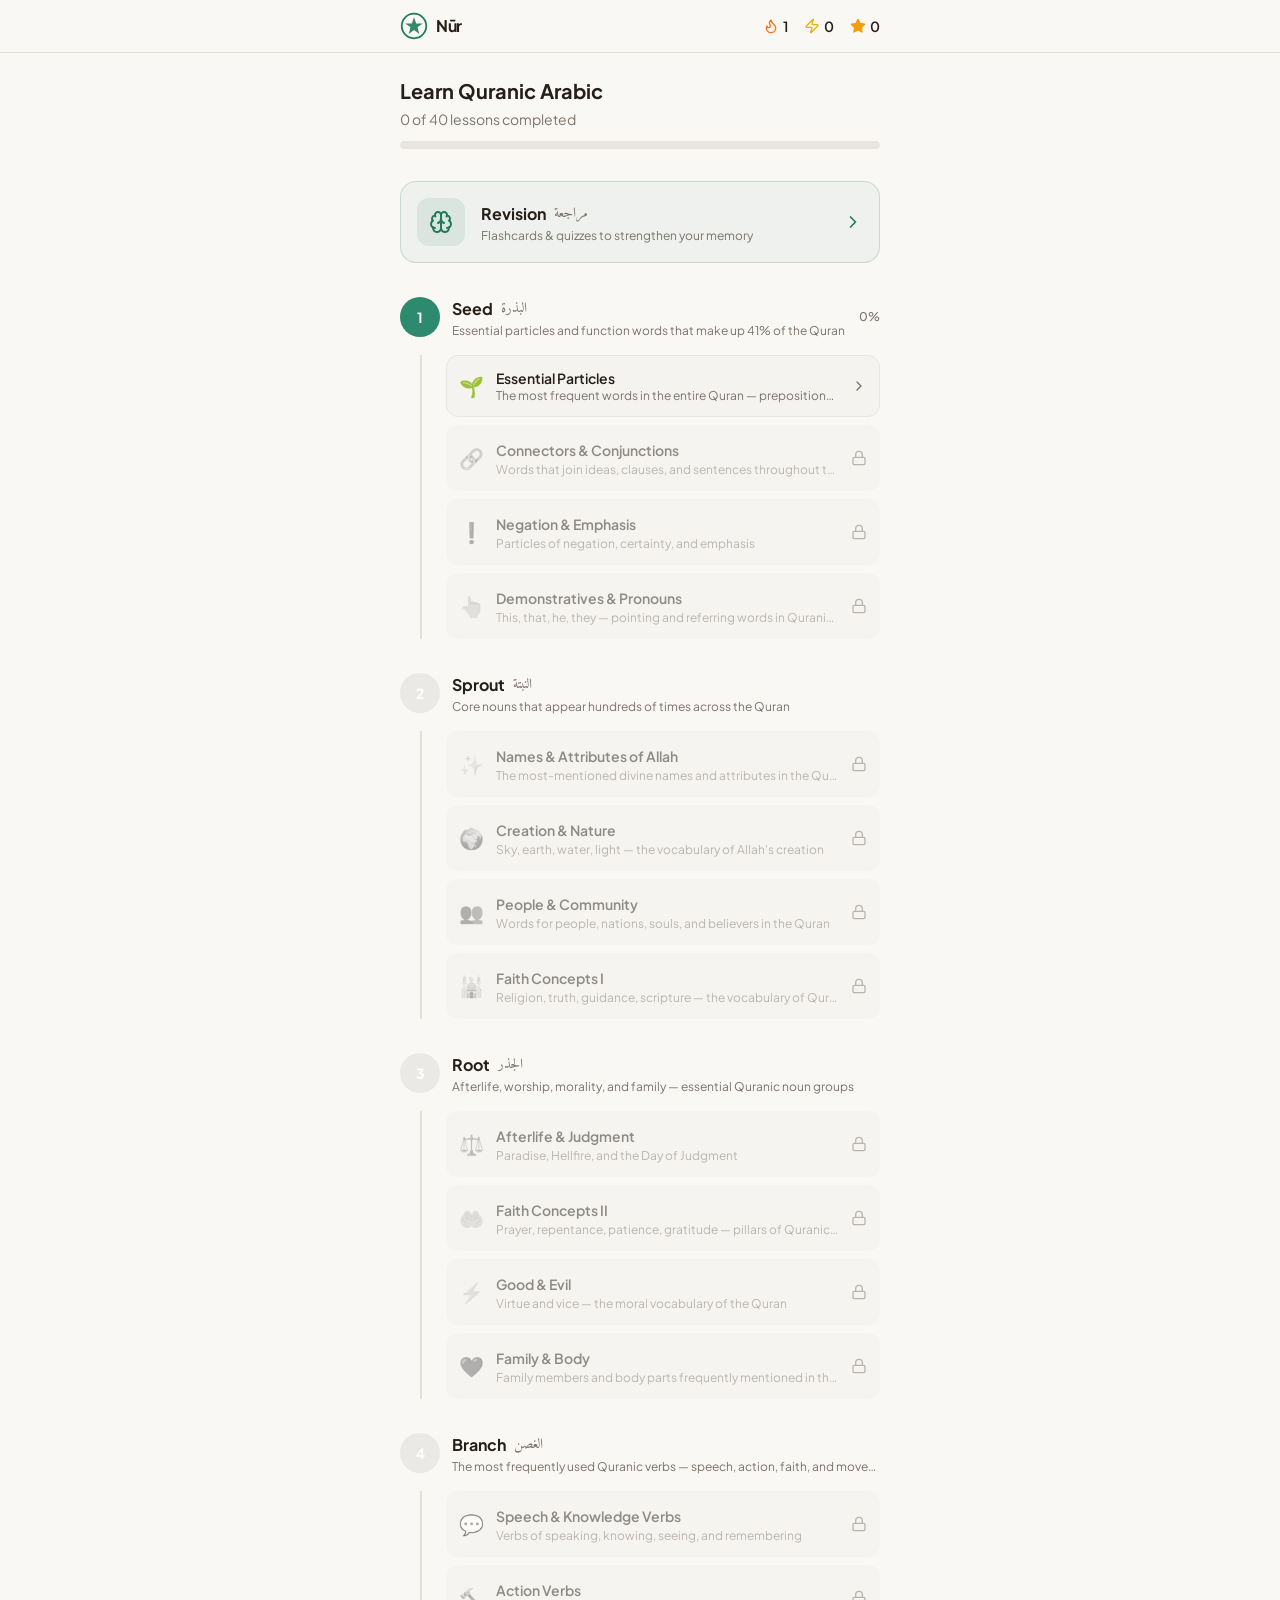
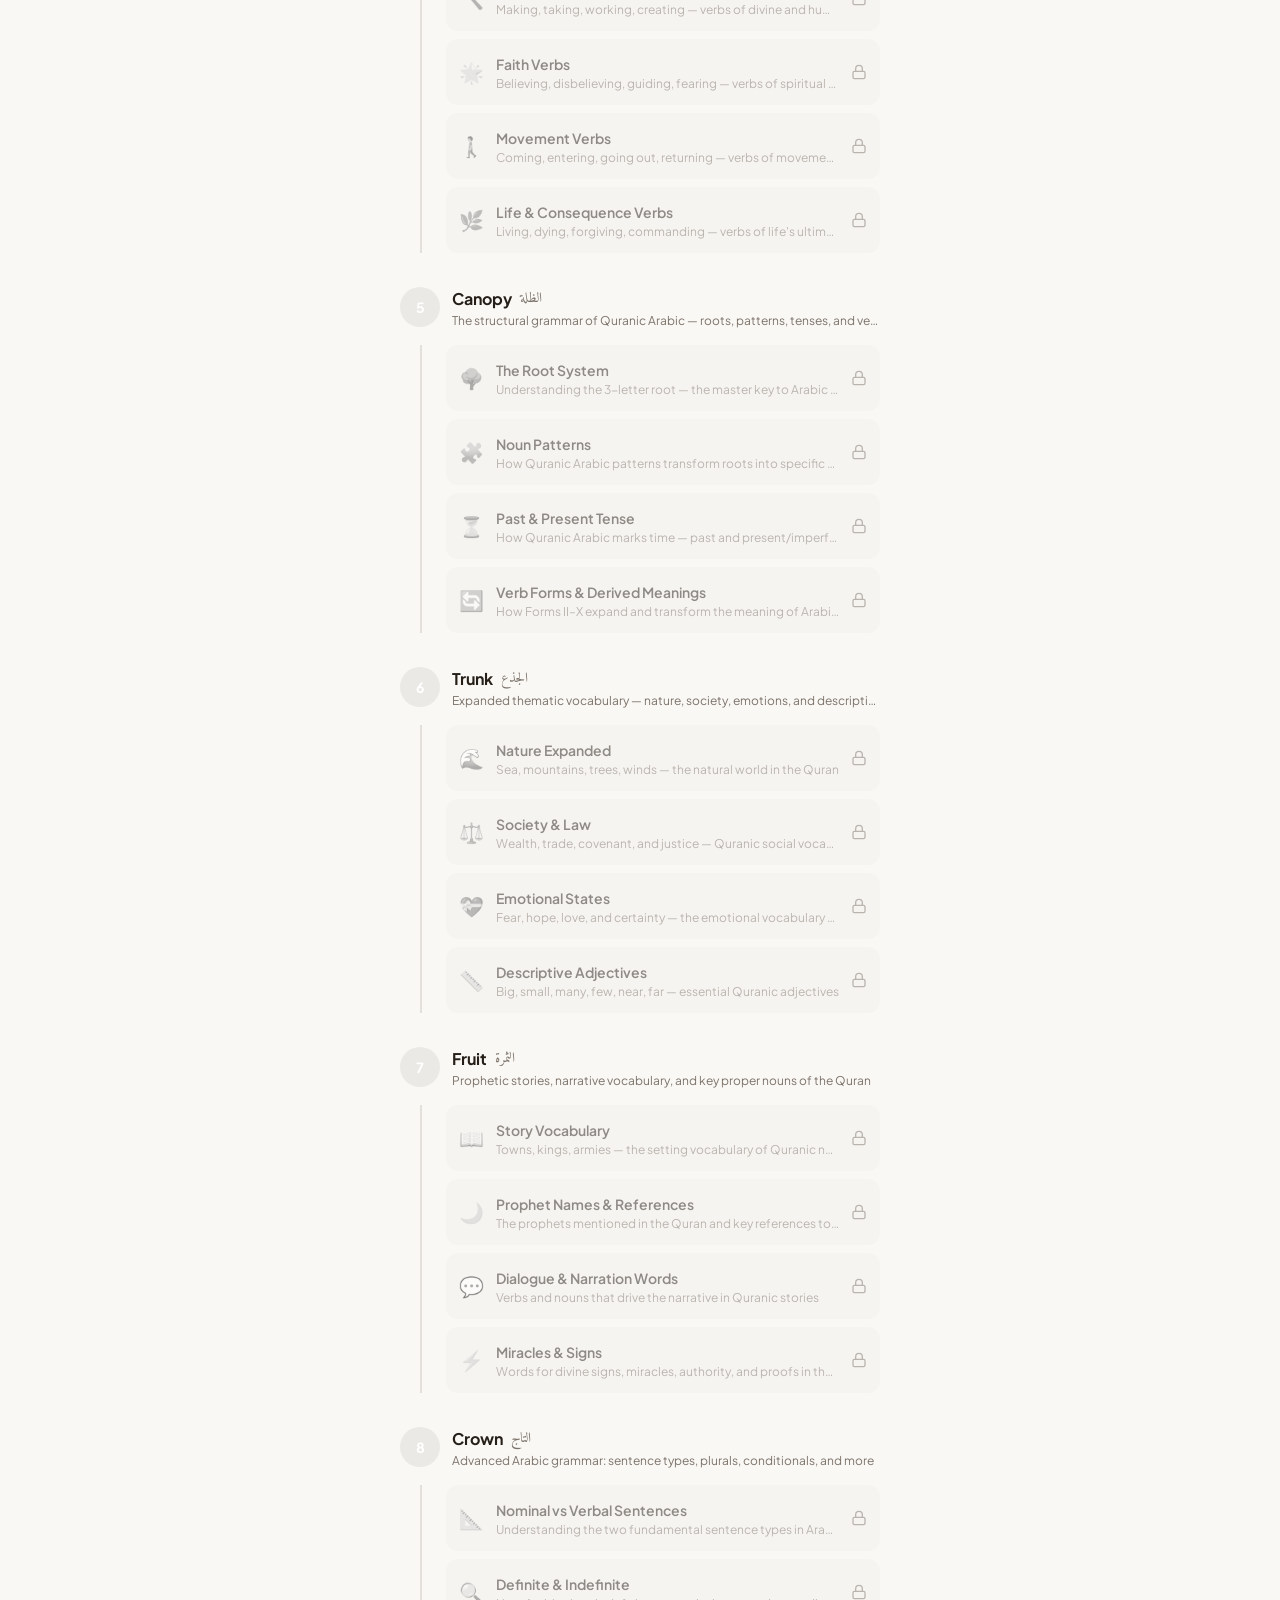
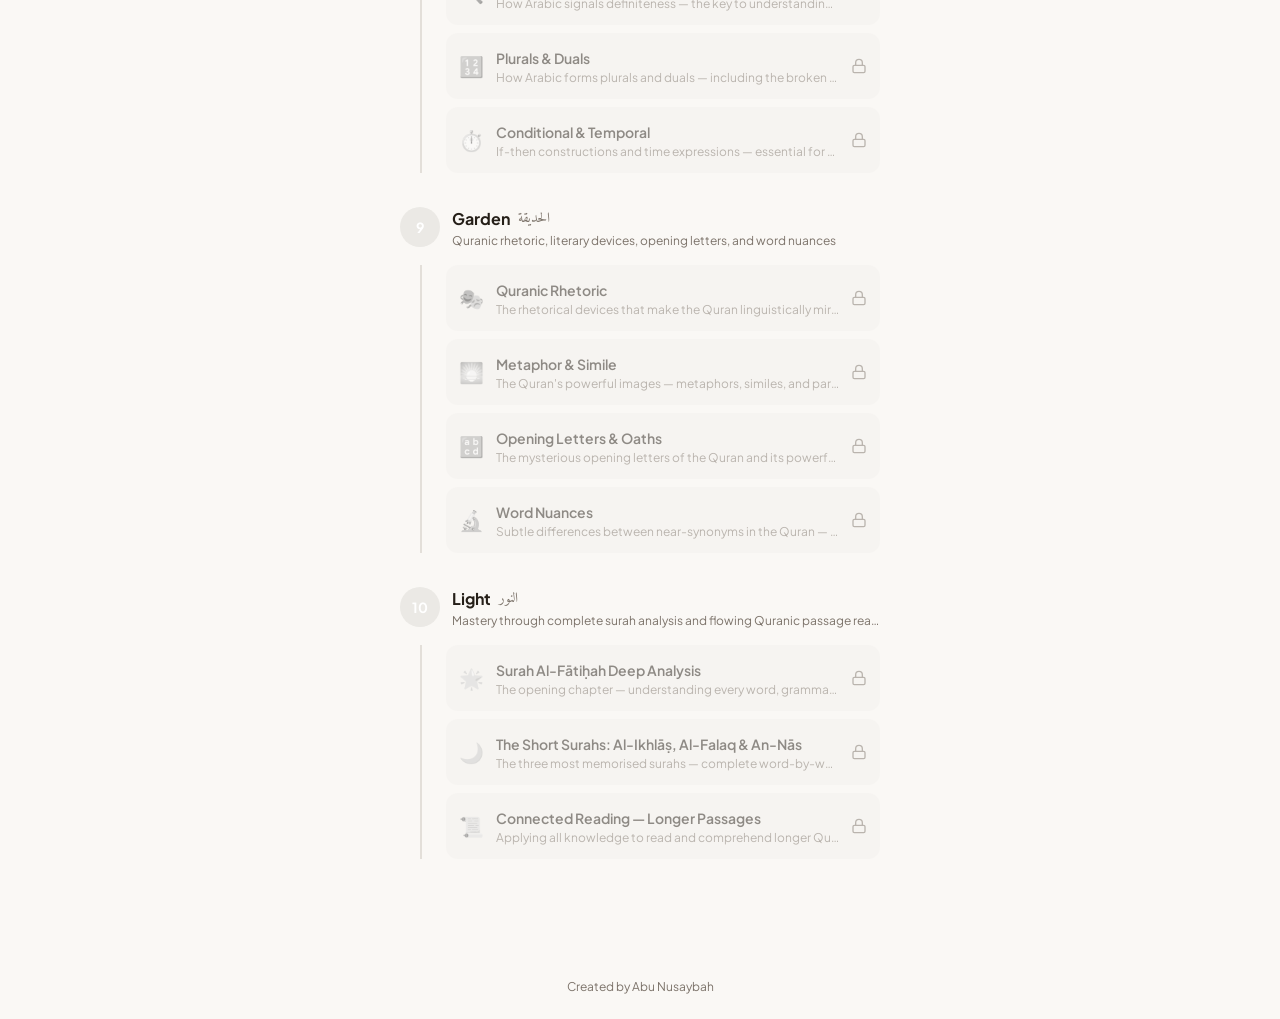
==== index.html @ e7f538b4 "Nūr — Quranic Arabic Learning App" ====
<!DOCTYPE html>
<html lang="en" dir="ltr">
  <head>
    <!--
       ______                            __
      / ____/___  ____ ___  ____  __  __/ /____  _____
     / /   / __ \/ __ `__ \/ __ \/ / / / __/ _ \/ ___/
    / /___/ /_/ / / / / / / /_/ / /_/ / /_/  __/ /
    \____/\____/_/ /_/ /_/ .___/\__,_/\__/\___/_/
                        /_/
            Created with Perplexity Computer
            https://www.perplexity.ai/computer
    -->
    <meta name="generator" content="Perplexity Computer">
    <meta name="author" content="Perplexity Computer">
    <meta property="og:see_also" content="https://www.perplexity.ai/computer">
    <link rel="author" href="https://www.perplexity.ai/computer">
    <meta charset="UTF-8" />
    <meta name="viewport" content="width=device-width, initial-scale=1.0, maximum-scale=1" />
    <link rel="icon" type="image/png" href="/favicon.png" />
    <link rel="preconnect" href="https://fonts.googleapis.com">
    <link rel="preconnect" href="https://fonts.gstatic.com" crossorigin>
    <link href="https://fonts.googleapis.com/css2?family=Plus+Jakarta+Sans:ital,wght@0,200..800;1,200..800&family=Amiri:ital,wght@0,400;0,700;1,400;1,700&display=swap" rel="stylesheet">
    <title>Nūr — Learn Quranic Arabic</title>
    <meta name="description" content="Learn Quranic Arabic through interactive game-like lessons. From beginner to fluent, master the vocabulary and grammar of the Holy Quran.">
    <script type="module" crossorigin src="./assets/index-lux9uvDX.js"></script>
    <link rel="stylesheet" crossorigin href="./assets/index-BVn7ZbGu.css">
  </head>
  <body>
    <div id="root"></div>
  </body>
</html>
---- assets/index-BVn7ZbGu.css ----
*,:before,:after{--tw-border-spacing-x: 0;--tw-border-spacing-y: 0;--tw-translate-x: 0;--tw-translate-y: 0;--tw-rotate: 0;--tw-skew-x: 0;--tw-skew-y: 0;--tw-scale-x: 1;--tw-scale-y: 1;--tw-pan-x: ;--tw-pan-y: ;--tw-pinch-zoom: ;--tw-scroll-snap-strictness: proximity;--tw-gradient-from-position: ;--tw-gradient-via-position: ;--tw-gradient-to-position: ;--tw-ordinal: ;--tw-slashed-zero: ;--tw-numeric-figure: ;--tw-numeric-spacing: ;--tw-numeric-fraction: ;--tw-ring-inset: ;--tw-ring-offset-width: 0px;--tw-ring-offset-color: #fff;--tw-ring-color: rgb(59 130 246 / .5);--tw-ring-offset-shadow: 0 0 #0000;--tw-ring-shadow: 0 0 #0000;--tw-shadow: 0 0 #0000;--tw-shadow-colored: 0 0 #0000;--tw-blur: ;--tw-brightness: ;--tw-contrast: ;--tw-grayscale: ;--tw-hue-rotate: ;--tw-invert: ;--tw-saturate: ;--tw-sepia: ;--tw-drop-shadow: ;--tw-backdrop-blur: ;--tw-backdrop-brightness: ;--tw-backdrop-contrast: ;--tw-backdrop-grayscale: ;--tw-backdrop-hue-rotate: ;--tw-backdrop-invert: ;--tw-backdrop-opacity: ;--tw-backdrop-saturate: ;--tw-backdrop-sepia: ;--tw-contain-size: ;--tw-contain-layout: ;--tw-contain-paint: ;--tw-contain-style: }::backdrop{--tw-border-spacing-x: 0;--tw-border-spacing-y: 0;--tw-translate-x: 0;--tw-translate-y: 0;--tw-rotate: 0;--tw-skew-x: 0;--tw-skew-y: 0;--tw-scale-x: 1;--tw-scale-y: 1;--tw-pan-x: ;--tw-pan-y: ;--tw-pinch-zoom: ;--tw-scroll-snap-strictness: proximity;--tw-gradient-from-position: ;--tw-gradient-via-position: ;--tw-gradient-to-position: ;--tw-ordinal: ;--tw-slashed-zero: ;--tw-numeric-figure: ;--tw-numeric-spacing: ;--tw-numeric-fraction: ;--tw-ring-inset: ;--tw-ring-offset-width: 0px;--tw-ring-offset-color: #fff;--tw-ring-color: rgb(59 130 246 / .5);--tw-ring-offset-shadow: 0 0 #0000;--tw-ring-shadow: 0 0 #0000;--tw-shadow: 0 0 #0000;--tw-shadow-colored: 0 0 #0000;--tw-blur: ;--tw-brightness: ;--tw-contrast: ;--tw-grayscale: ;--tw-hue-rotate: ;--tw-invert: ;--tw-saturate: ;--tw-sepia: ;--tw-drop-shadow: ;--tw-backdrop-blur: ;--tw-backdrop-brightness: ;--tw-backdrop-contrast: ;--tw-backdrop-grayscale: ;--tw-backdrop-hue-rotate: ;--tw-backdrop-invert: ;--tw-backdrop-opacity: ;--tw-backdrop-saturate: ;--tw-backdrop-sepia: ;--tw-contain-size: ;--tw-contain-layout: ;--tw-contain-paint: ;--tw-contain-style: }*,:before,:after{box-sizing:border-box;border-width:0;border-style:solid;border-color:#e5e7eb}:before,:after{--tw-content: ""}html,:host{line-height:1.5;-webkit-text-size-adjust:100%;-moz-tab-size:4;-o-tab-size:4;tab-size:4;font-family:var(--font-sans);font-feature-settings:normal;font-variation-settings:normal;-webkit-tap-highlight-color:transparent}body{margin:0;line-height:inherit}hr{height:0;color:inherit;border-top-width:1px}abbr:where([title]){-webkit-text-decoration:underline dotted;text-decoration:underline dotted}h1,h2,h3,h4,h5,h6{font-size:inherit;font-weight:inherit}a{color:inherit;text-decoration:inherit}b,strong{font-weight:bolder}code,kbd,samp,pre{font-family:var(--font-mono);font-feature-settings:normal;font-variation-settings:normal;font-size:1em}small{font-size:80%}sub,sup{font-size:75%;line-height:0;position:relative;vertical-align:baseline}sub{bottom:-.25em}sup{top:-.5em}table{text-indent:0;border-color:inherit;border-collapse:collapse}button,input,optgroup,select,textarea{font-family:inherit;font-feature-settings:inherit;font-variation-settings:inherit;font-size:100%;font-weight:inherit;line-height:inherit;letter-spacing:inherit;color:inherit;margin:0;padding:0}button,select{text-transform:none}button,input:where([type=button]),input:where([type=reset]),input:where([type=submit]){-webkit-appearance:button;background-color:transparent;background-image:none}:-moz-focusring{outline:auto}:-moz-ui-invalid{box-shadow:none}progress{vertical-align:baseline}::-webkit-inner-spin-button,::-webkit-outer-spin-button{height:auto}[type=search]{-webkit-appearance:textfield;outline-offset:-2px}::-webkit-search-decoration{-webkit-appearance:none}::-webkit-file-upload-button{-webkit-appearance:button;font:inherit}summary{display:list-item}blockquote,dl,dd,h1,h2,h3,h4,h5,h6,hr,figure,p,pre{margin:0}fieldset{margin:0;padding:0}legend{padding:0}ol,ul,menu{list-style:none;margin:0;padding:0}dialog{padding:0}textarea{resize:vertical}input::-moz-placeholder,textarea::-moz-placeholder{opacity:1;color:#9ca3af}input::placeholder,textarea::placeholder{opacity:1;color:#9ca3af}button,[role=button]{cursor:pointer}:disabled{cursor:default}img,svg,video,canvas,audio,iframe,embed,object{display:block;vertical-align:middle}img,video{max-width:100%;height:auto}[hidden]:where(:not([hidden=until-found])){display:none}*{--tw-border-opacity: 1;border-color:hsl(var(--border) / var(--tw-border-opacity, 1))}body{--tw-bg-opacity: 1;background-color:hsl(var(--background) / var(--tw-bg-opacity, 1));font-family:var(--font-sans);--tw-text-opacity: 1;color:hsl(var(--foreground) / var(--tw-text-opacity, 1));-webkit-font-smoothing:antialiased;-moz-osx-font-smoothing:grayscale}.sr-only{position:absolute;width:1px;height:1px;padding:0;margin:-1px;overflow:hidden;clip:rect(0,0,0,0);white-space:nowrap;border-width:0}.pointer-events-none{pointer-events:none}.pointer-events-auto{pointer-events:auto}.visible{visibility:visible}.invisible{visibility:hidden}.fixed{position:fixed}.absolute{position:absolute}.relative{position:relative}.sticky{position:sticky}.inset-0{inset:0}.inset-x-0{left:0;right:0}.inset-y-0{top:0;bottom:0}.-bottom-12{bottom:-3rem}.-left-12{left:-3rem}.-right-12{right:-3rem}.-top-12{top:-3rem}.bottom-0{bottom:0}.left-0{left:0}.left-1{left:.25rem}.left-1\/2{left:50%}.left-2{left:.5rem}.left-\[50\%\]{left:50%}.right-0{right:0}.right-1{right:.25rem}.right-2{right:.5rem}.right-3{right:.75rem}.right-4{right:1rem}.top-0{top:0}.top-1\.5{top:.375rem}.top-1\/2{top:50%}.top-2{top:.5rem}.top-3\.5{top:.875rem}.top-4{top:1rem}.top-\[1px\]{top:1px}.top-\[50\%\]{top:50%}.top-\[60\%\]{top:60%}.top-full{top:100%}.z-10{z-index:10}.z-20{z-index:20}.z-50{z-index:50}.z-\[100\]{z-index:100}.z-\[1\]{z-index:1}.-mx-1{margin-left:-.25rem;margin-right:-.25rem}.mx-2{margin-left:.5rem;margin-right:.5rem}.mx-3\.5{margin-left:.875rem;margin-right:.875rem}.mx-4{margin-left:1rem;margin-right:1rem}.mx-auto{margin-left:auto;margin-right:auto}.my-0\.5{margin-top:.125rem;margin-bottom:.125rem}.my-1{margin-top:.25rem;margin-bottom:.25rem}.-ml-4{margin-left:-1rem}.-mt-4{margin-top:-1rem}.mb-1{margin-bottom:.25rem}.mb-2{margin-bottom:.5rem}.mb-3{margin-bottom:.75rem}.mb-4{margin-bottom:1rem}.mb-6{margin-bottom:1.5rem}.mb-8{margin-bottom:2rem}.ml-1{margin-left:.25rem}.ml-5{margin-left:1.25rem}.ml-auto{margin-left:auto}.mr-2{margin-right:.5rem}.mt-1{margin-top:.25rem}.mt-1\.5{margin-top:.375rem}.mt-2{margin-top:.5rem}.mt-24{margin-top:6rem}.mt-3{margin-top:.75rem}.mt-4{margin-top:1rem}.mt-6{margin-top:1.5rem}.mt-auto{margin-top:auto}.block{display:block}.flex{display:flex}.inline-flex{display:inline-flex}.table{display:table}.grid{display:grid}.hidden{display:none}.aspect-square{aspect-ratio:1 / 1}.aspect-video{aspect-ratio:16 / 9}.size-4{width:1rem;height:1rem}.h-1\.5{height:.375rem}.h-10{height:2.5rem}.h-11{height:2.75rem}.h-12{height:3rem}.h-16{height:4rem}.h-2{height:.5rem}.h-2\.5{height:.625rem}.h-3{height:.75rem}.h-3\.5{height:.875rem}.h-4{height:1rem}.h-5{height:1.25rem}.h-6{height:1.5rem}.h-7{height:1.75rem}.h-8{height:2rem}.h-9{height:2.25rem}.h-\[1px\]{height:1px}.h-\[var\(--radix-navigation-menu-viewport-height\)\]{height:var(--radix-navigation-menu-viewport-height)}.h-\[var\(--radix-select-trigger-height\)\]{height:var(--radix-select-trigger-height)}.h-auto{height:auto}.h-full{height:100%}.h-px{height:1px}.h-svh{height:100svh}.max-h-\[--radix-context-menu-content-available-height\]{max-height:var(--radix-context-menu-content-available-height)}.max-h-\[--radix-select-content-available-height\]{max-height:var(--radix-select-content-available-height)}.max-h-\[300px\]{max-height:300px}.max-h-\[var\(--radix-dropdown-menu-content-available-height\)\]{max-height:var(--radix-dropdown-menu-content-available-height)}.max-h-screen{max-height:100vh}.min-h-0{min-height:0px}.min-h-10{min-height:2.5rem}.min-h-8{min-height:2rem}.min-h-9{min-height:2.25rem}.min-h-\[80px\]{min-height:80px}.min-h-screen{min-height:100vh}.min-h-svh{min-height:100svh}.w-0{width:0px}.w-1{width:.25rem}.w-10{width:2.5rem}.w-11{width:2.75rem}.w-12{width:3rem}.w-16{width:4rem}.w-2{width:.5rem}.w-2\.5{width:.625rem}.w-3{width:.75rem}.w-3\.5{width:.875rem}.w-3\/4{width:75%}.w-4{width:1rem}.w-5{width:1.25rem}.w-6{width:1.5rem}.w-64{width:16rem}.w-7{width:1.75rem}.w-72{width:18rem}.w-8{width:2rem}.w-9{width:2.25rem}.w-\[100px\]{width:100px}.w-\[1px\]{width:1px}.w-\[var\(--sidebar-width\)\]{width:var(--sidebar-width)}.w-auto{width:auto}.w-full{width:100%}.w-max{width:-moz-max-content;width:max-content}.w-px{width:1px}.min-w-0{min-width:0px}.min-w-10{min-width:2.5rem}.min-w-11{min-width:2.75rem}.min-w-5{min-width:1.25rem}.min-w-9{min-width:2.25rem}.min-w-\[12rem\]{min-width:12rem}.min-w-\[8rem\]{min-width:8rem}.min-w-\[var\(--radix-select-trigger-width\)\]{min-width:var(--radix-select-trigger-width)}.max-w-\[var\(--skeleton-width\)\]{max-width:var(--skeleton-width)}.max-w-lg{max-width:32rem}.max-w-max{max-width:-moz-max-content;max-width:max-content}.max-w-md{max-width:28rem}.max-w-xs{max-width:20rem}.flex-1{flex:1 1 0%}.shrink{flex-shrink:1}.shrink-0{flex-shrink:0}.grow{flex-grow:1}.grow-0{flex-grow:0}.basis-full{flex-basis:100%}.caption-bottom{caption-side:bottom}.border-collapse{border-collapse:collapse}.origin-\[--radix-context-menu-content-transform-origin\]{transform-origin:var(--radix-context-menu-content-transform-origin)}.origin-\[--radix-dropdown-menu-content-transform-origin\]{transform-origin:var(--radix-dropdown-menu-content-transform-origin)}.origin-\[--radix-hover-card-content-transform-origin\]{transform-origin:var(--radix-hover-card-content-transform-origin)}.origin-\[--radix-menubar-content-transform-origin\]{transform-origin:var(--radix-menubar-content-transform-origin)}.origin-\[--radix-popover-content-transform-origin\]{transform-origin:var(--radix-popover-content-transform-origin)}.origin-\[--radix-select-content-transform-origin\]{transform-origin:var(--radix-select-content-transform-origin)}.origin-\[--radix-tooltip-content-transform-origin\]{transform-origin:var(--radix-tooltip-content-transform-origin)}.-translate-x-1\/2{--tw-translate-x: -50%;transform:translate(var(--tw-translate-x),var(--tw-translate-y)) rotate(var(--tw-rotate)) skew(var(--tw-skew-x)) skewY(var(--tw-skew-y)) scaleX(var(--tw-scale-x)) scaleY(var(--tw-scale-y))}.-translate-x-px{--tw-translate-x: -1px;transform:translate(var(--tw-translate-x),var(--tw-translate-y)) rotate(var(--tw-rotate)) skew(var(--tw-skew-x)) skewY(var(--tw-skew-y)) scaleX(var(--tw-scale-x)) scaleY(var(--tw-scale-y))}.-translate-y-1\/2{--tw-translate-y: -50%;transform:translate(var(--tw-translate-x),var(--tw-translate-y)) rotate(var(--tw-rotate)) skew(var(--tw-skew-x)) skewY(var(--tw-skew-y)) scaleX(var(--tw-scale-x)) scaleY(var(--tw-scale-y))}.translate-x-\[-50\%\]{--tw-translate-x: -50%;transform:translate(var(--tw-translate-x),var(--tw-translate-y)) rotate(var(--tw-rotate)) skew(var(--tw-skew-x)) skewY(var(--tw-skew-y)) scaleX(var(--tw-scale-x)) scaleY(var(--tw-scale-y))}.translate-x-px{--tw-translate-x: 1px;transform:translate(var(--tw-translate-x),var(--tw-translate-y)) rotate(var(--tw-rotate)) skew(var(--tw-skew-x)) skewY(var(--tw-skew-y)) scaleX(var(--tw-scale-x)) scaleY(var(--tw-scale-y))}.translate-y-\[-50\%\]{--tw-translate-y: -50%;transform:translate(var(--tw-translate-x),var(--tw-translate-y)) rotate(var(--tw-rotate)) skew(var(--tw-skew-x)) skewY(var(--tw-skew-y)) scaleX(var(--tw-scale-x)) scaleY(var(--tw-scale-y))}.rotate-45{--tw-rotate: 45deg;transform:translate(var(--tw-translate-x),var(--tw-translate-y)) rotate(var(--tw-rotate)) skew(var(--tw-skew-x)) skewY(var(--tw-skew-y)) scaleX(var(--tw-scale-x)) scaleY(var(--tw-scale-y))}.rotate-90{--tw-rotate: 90deg;transform:translate(var(--tw-translate-x),var(--tw-translate-y)) rotate(var(--tw-rotate)) skew(var(--tw-skew-x)) skewY(var(--tw-skew-y)) scaleX(var(--tw-scale-x)) scaleY(var(--tw-scale-y))}.transform{transform:translate(var(--tw-translate-x),var(--tw-translate-y)) rotate(var(--tw-rotate)) skew(var(--tw-skew-x)) skewY(var(--tw-skew-y)) scaleX(var(--tw-scale-x)) scaleY(var(--tw-scale-y))}@keyframes pulse{50%{opacity:.5}}.animate-pulse{animation:pulse 2s cubic-bezier(.4,0,.6,1) infinite}.cursor-default{cursor:default}.cursor-not-allowed{cursor:not-allowed}.cursor-pointer{cursor:pointer}.touch-none{touch-action:none}.select-none{-webkit-user-select:none;-moz-user-select:none;user-select:none}.list-none{list-style-type:none}.grid-cols-3{grid-template-columns:repeat(3,minmax(0,1fr))}.flex-row{flex-direction:row}.flex-col{flex-direction:column}.flex-col-reverse{flex-direction:column-reverse}.flex-wrap{flex-wrap:wrap}.items-start{align-items:flex-start}.items-end{align-items:flex-end}.items-center{align-items:center}.items-stretch{align-items:stretch}.justify-center{justify-content:center}.justify-between{justify-content:space-between}.gap-0\.5{gap:.125rem}.gap-1{gap:.25rem}.gap-1\.5{gap:.375rem}.gap-2{gap:.5rem}.gap-3{gap:.75rem}.gap-4{gap:1rem}.gap-6{gap:1.5rem}.space-x-1>:not([hidden])~:not([hidden]){--tw-space-x-reverse: 0;margin-right:calc(.25rem * var(--tw-space-x-reverse));margin-left:calc(.25rem * calc(1 - var(--tw-space-x-reverse)))}.space-x-4>:not([hidden])~:not([hidden]){--tw-space-x-reverse: 0;margin-right:calc(1rem * var(--tw-space-x-reverse));margin-left:calc(1rem * calc(1 - var(--tw-space-x-reverse)))}.space-y-1>:not([hidden])~:not([hidden]){--tw-space-y-reverse: 0;margin-top:calc(.25rem * calc(1 - var(--tw-space-y-reverse)));margin-bottom:calc(.25rem * var(--tw-space-y-reverse))}.space-y-1\.5>:not([hidden])~:not([hidden]){--tw-space-y-reverse: 0;margin-top:calc(.375rem * calc(1 - var(--tw-space-y-reverse)));margin-bottom:calc(.375rem * var(--tw-space-y-reverse))}.space-y-2>:not([hidden])~:not([hidden]){--tw-space-y-reverse: 0;margin-top:calc(.5rem * calc(1 - var(--tw-space-y-reverse)));margin-bottom:calc(.5rem * var(--tw-space-y-reverse))}.space-y-2\.5>:not([hidden])~:not([hidden]){--tw-space-y-reverse: 0;margin-top:calc(.625rem * calc(1 - var(--tw-space-y-reverse)));margin-bottom:calc(.625rem * var(--tw-space-y-reverse))}.space-y-3>:not([hidden])~:not([hidden]){--tw-space-y-reverse: 0;margin-top:calc(.75rem * calc(1 - var(--tw-space-y-reverse)));margin-bottom:calc(.75rem * var(--tw-space-y-reverse))}.space-y-4>:not([hidden])~:not([hidden]){--tw-space-y-reverse: 0;margin-top:calc(1rem * calc(1 - var(--tw-space-y-reverse)));margin-bottom:calc(1rem * var(--tw-space-y-reverse))}.space-y-8>:not([hidden])~:not([hidden]){--tw-space-y-reverse: 0;margin-top:calc(2rem * calc(1 - var(--tw-space-y-reverse)));margin-bottom:calc(2rem * var(--tw-space-y-reverse))}.overflow-auto{overflow:auto}.overflow-hidden{overflow:hidden}.overflow-y-auto{overflow-y:auto}.overflow-x-hidden{overflow-x:hidden}.truncate{overflow:hidden;text-overflow:ellipsis;white-space:nowrap}.whitespace-nowrap{white-space:nowrap}.break-words{overflow-wrap:break-word}.rounded-2xl{border-radius:1rem}.rounded-\[2px\]{border-radius:2px}.rounded-\[inherit\]{border-radius:inherit}.rounded-full{border-radius:9999px}.rounded-lg{border-radius:.5625rem}.rounded-md{border-radius:.375rem}.rounded-sm{border-radius:.1875rem}.rounded-xl{border-radius:.75rem}.rounded-t-\[10px\]{border-top-left-radius:10px;border-top-right-radius:10px}.rounded-tl-sm{border-top-left-radius:.1875rem}.border{border-width:1px}.border-2{border-width:2px}.border-\[1\.5px\]{border-width:1.5px}.border-y{border-top-width:1px;border-bottom-width:1px}.border-b{border-bottom-width:1px}.border-l{border-left-width:1px}.border-l-2{border-left-width:2px}.border-r{border-right-width:1px}.border-t{border-top-width:1px}.border-dashed{border-style:dashed}.border-\[--color-border\]{border-color:var(--color-border)}.border-border{--tw-border-opacity: 1;border-color:hsl(var(--border) / var(--tw-border-opacity, 1))}.border-border\/50{border-color:hsl(var(--border) / .5)}.border-card-border{--tw-border-opacity: 1;border-color:hsl(var(--card-border) / var(--tw-border-opacity, 1))}.border-destructive{--tw-border-opacity: 1;border-color:hsl(var(--destructive) / var(--tw-border-opacity, 1))}.border-destructive-border{border-color:var(--destructive-border)}.border-destructive\/50{border-color:hsl(var(--destructive) / .5)}.border-green-500{--tw-border-opacity: 1;border-color:rgb(34 197 94 / var(--tw-border-opacity, 1))}.border-green-500\/20{border-color:#22c55e33}.border-green-500\/50{border-color:#22c55e80}.border-input{--tw-border-opacity: 1;border-color:hsl(var(--input) / var(--tw-border-opacity, 1))}.border-orange-500\/20{border-color:#f9731633}.border-primary{--tw-border-opacity: 1;border-color:hsl(var(--primary) / var(--tw-border-opacity, 1))}.border-primary-border{border-color:var(--primary-border)}.border-primary\/20{border-color:hsl(var(--primary) / .2)}.border-primary\/50{border-color:hsl(var(--primary) / .5)}.border-red-300{--tw-border-opacity: 1;border-color:rgb(252 165 165 / var(--tw-border-opacity, 1))}.border-red-500{--tw-border-opacity: 1;border-color:rgb(239 68 68 / var(--tw-border-opacity, 1))}.border-red-500\/50{border-color:#ef444480}.border-secondary-border{border-color:var(--secondary-border)}.border-sidebar-border{--tw-border-opacity: 1;border-color:hsl(var(--sidebar-border) / var(--tw-border-opacity, 1))}.border-transparent{border-color:transparent}.border-l-transparent{border-left-color:transparent}.border-t-transparent{border-top-color:transparent}.bg-\[--color-bg\]{background-color:var(--color-bg)}.bg-accent{--tw-bg-opacity: 1;background-color:hsl(var(--accent) / var(--tw-bg-opacity, 1))}.bg-amber-500\/10{background-color:#f59e0b1a}.bg-background{--tw-bg-opacity: 1;background-color:hsl(var(--background) / var(--tw-bg-opacity, 1))}.bg-background\/80{background-color:hsl(var(--background) / .8)}.bg-black\/80{background-color:#000c}.bg-border{--tw-bg-opacity: 1;background-color:hsl(var(--border) / var(--tw-bg-opacity, 1))}.bg-card{--tw-bg-opacity: 1;background-color:hsl(var(--card) / var(--tw-bg-opacity, 1))}.bg-destructive{--tw-bg-opacity: 1;background-color:hsl(var(--destructive) / var(--tw-bg-opacity, 1))}.bg-foreground{--tw-bg-opacity: 1;background-color:hsl(var(--foreground) / var(--tw-bg-opacity, 1))}.bg-gray-50{--tw-bg-opacity: 1;background-color:rgb(249 250 251 / var(--tw-bg-opacity, 1))}.bg-green-500{--tw-bg-opacity: 1;background-color:rgb(34 197 94 / var(--tw-bg-opacity, 1))}.bg-green-500\/10{background-color:#22c55e1a}.bg-green-500\/5{background-color:#22c55e0d}.bg-green-600{--tw-bg-opacity: 1;background-color:rgb(22 163 74 / var(--tw-bg-opacity, 1))}.bg-muted{--tw-bg-opacity: 1;background-color:hsl(var(--muted) / var(--tw-bg-opacity, 1))}.bg-muted\/50{background-color:hsl(var(--muted) / .5)}.bg-orange-500\/10{background-color:#f973161a}.bg-orange-500\/5{background-color:#f973160d}.bg-popover{--tw-bg-opacity: 1;background-color:hsl(var(--popover) / var(--tw-bg-opacity, 1))}.bg-primary{--tw-bg-opacity: 1;background-color:hsl(var(--primary) / var(--tw-bg-opacity, 1))}.bg-primary\/10{background-color:hsl(var(--primary) / .1)}.bg-primary\/5{background-color:hsl(var(--primary) / .05)}.bg-red-500{--tw-bg-opacity: 1;background-color:rgb(239 68 68 / var(--tw-bg-opacity, 1))}.bg-red-500\/10{background-color:#ef44441a}.bg-secondary{--tw-bg-opacity: 1;background-color:hsl(var(--secondary) / var(--tw-bg-opacity, 1))}.bg-sidebar{--tw-bg-opacity: 1;background-color:hsl(var(--sidebar) / var(--tw-bg-opacity, 1))}.bg-sidebar-border{--tw-bg-opacity: 1;background-color:hsl(var(--sidebar-border) / var(--tw-bg-opacity, 1))}.bg-transparent{background-color:transparent}.fill-amber-500{fill:#f59e0b}.fill-current{fill:currentColor}.p-0{padding:0}.p-1{padding:.25rem}.p-1\.5{padding:.375rem}.p-2{padding:.5rem}.p-3{padding:.75rem}.p-3\.5{padding:.875rem}.p-4{padding:1rem}.p-6{padding:1.5rem}.p-\[1px\]{padding:1px}.px-1{padding-left:.25rem;padding-right:.25rem}.px-2{padding-left:.5rem;padding-right:.5rem}.px-2\.5{padding-left:.625rem;padding-right:.625rem}.px-3{padding-left:.75rem;padding-right:.75rem}.px-4{padding-left:1rem;padding-right:1rem}.px-5{padding-left:1.25rem;padding-right:1.25rem}.px-8{padding-left:2rem;padding-right:2rem}.py-0\.5{padding-top:.125rem;padding-bottom:.125rem}.py-1{padding-top:.25rem;padding-bottom:.25rem}.py-1\.5{padding-top:.375rem;padding-bottom:.375rem}.py-2{padding-top:.5rem;padding-bottom:.5rem}.py-3{padding-top:.75rem;padding-bottom:.75rem}.py-4{padding-top:1rem;padding-bottom:1rem}.py-6{padding-top:1.5rem;padding-bottom:1.5rem}.pb-24{padding-bottom:6rem}.pb-3{padding-bottom:.75rem}.pb-4{padding-bottom:1rem}.pl-2\.5{padding-left:.625rem}.pl-4{padding-left:1rem}.pl-6{padding-left:1.5rem}.pl-8{padding-left:2rem}.pr-2{padding-right:.5rem}.pr-2\.5{padding-right:.625rem}.pr-8{padding-right:2rem}.pt-0{padding-top:0}.pt-1{padding-top:.25rem}.pt-3{padding-top:.75rem}.pt-4{padding-top:1rem}.pt-6{padding-top:1.5rem}.text-left{text-align:left}.text-center{text-align:center}.align-middle{vertical-align:middle}.font-mono{font-family:var(--font-mono)}.text-2xl{font-size:1.5rem;line-height:2rem}.text-3xl{font-size:1.875rem;line-height:2.25rem}.text-4xl{font-size:2.25rem;line-height:2.5rem}.text-\[0\.8rem\]{font-size:.8rem}.text-base{font-size:1rem;line-height:1.5rem}.text-lg{font-size:1.125rem;line-height:1.75rem}.text-sm{font-size:.875rem;line-height:1.25rem}.text-xl{font-size:1.25rem;line-height:1.75rem}.text-xs{font-size:.75rem;line-height:1rem}.font-bold{font-weight:700}.font-medium{font-weight:500}.font-normal{font-weight:400}.font-semibold{font-weight:600}.uppercase{text-transform:uppercase}.italic{font-style:italic}.tabular-nums{--tw-numeric-spacing: tabular-nums;font-variant-numeric:var(--tw-ordinal) var(--tw-slashed-zero) var(--tw-numeric-figure) var(--tw-numeric-spacing) var(--tw-numeric-fraction)}.leading-none{line-height:1}.tracking-tight{letter-spacing:-.025em}.tracking-wide{letter-spacing:.025em}.tracking-widest{letter-spacing:.1em}.text-accent-foreground{--tw-text-opacity: 1;color:hsl(var(--accent-foreground) / var(--tw-text-opacity, 1))}.text-amber-500{--tw-text-opacity: 1;color:rgb(245 158 11 / var(--tw-text-opacity, 1))}.text-amber-600{--tw-text-opacity: 1;color:rgb(217 119 6 / var(--tw-text-opacity, 1))}.text-card-foreground{--tw-text-opacity: 1;color:hsl(var(--card-foreground) / var(--tw-text-opacity, 1))}.text-current{color:currentColor}.text-destructive{--tw-text-opacity: 1;color:hsl(var(--destructive) / var(--tw-text-opacity, 1))}.text-destructive-foreground{--tw-text-opacity: 1;color:hsl(var(--destructive-foreground) / var(--tw-text-opacity, 1))}.text-foreground{--tw-text-opacity: 1;color:hsl(var(--foreground) / var(--tw-text-opacity, 1))}.text-foreground\/50{color:hsl(var(--foreground) / .5)}.text-gray-600{--tw-text-opacity: 1;color:rgb(75 85 99 / var(--tw-text-opacity, 1))}.text-gray-900{--tw-text-opacity: 1;color:rgb(17 24 39 / var(--tw-text-opacity, 1))}.text-green-600{--tw-text-opacity: 1;color:rgb(22 163 74 / var(--tw-text-opacity, 1))}.text-green-700{--tw-text-opacity: 1;color:rgb(21 128 61 / var(--tw-text-opacity, 1))}.text-muted-foreground{--tw-text-opacity: 1;color:hsl(var(--muted-foreground) / var(--tw-text-opacity, 1))}.text-muted-foreground\/20{color:hsl(var(--muted-foreground) / .2)}.text-muted-foreground\/30{color:hsl(var(--muted-foreground) / .3)}.text-muted-foreground\/40{color:hsl(var(--muted-foreground) / .4)}.text-orange-500{--tw-text-opacity: 1;color:rgb(249 115 22 / var(--tw-text-opacity, 1))}.text-orange-700{--tw-text-opacity: 1;color:rgb(194 65 12 / var(--tw-text-opacity, 1))}.text-popover-foreground{--tw-text-opacity: 1;color:hsl(var(--popover-foreground) / var(--tw-text-opacity, 1))}.text-primary{--tw-text-opacity: 1;color:hsl(var(--primary) / var(--tw-text-opacity, 1))}.text-primary-foreground{--tw-text-opacity: 1;color:hsl(var(--primary-foreground) / var(--tw-text-opacity, 1))}.text-red-500{--tw-text-opacity: 1;color:rgb(239 68 68 / var(--tw-text-opacity, 1))}.text-red-600{--tw-text-opacity: 1;color:rgb(220 38 38 / var(--tw-text-opacity, 1))}.text-red-700{--tw-text-opacity: 1;color:rgb(185 28 28 / var(--tw-text-opacity, 1))}.text-secondary-foreground{--tw-text-opacity: 1;color:hsl(var(--secondary-foreground) / var(--tw-text-opacity, 1))}.text-sidebar-foreground{--tw-text-opacity: 1;color:hsl(var(--sidebar-foreground) / var(--tw-text-opacity, 1))}.text-sidebar-foreground\/70{color:hsl(var(--sidebar-foreground) / .7)}.text-white{--tw-text-opacity: 1;color:rgb(255 255 255 / var(--tw-text-opacity, 1))}.text-yellow-500{--tw-text-opacity: 1;color:rgb(234 179 8 / var(--tw-text-opacity, 1))}.opacity-0{opacity:0}.opacity-50{opacity:.5}.opacity-60{opacity:.6}.opacity-70{opacity:.7}.opacity-90{opacity:.9}.shadow-\[0_0_0_1px_hsl\(var\(--sidebar-border\)\)\]{--tw-shadow: 0 0 0 1px hsl(var(--sidebar-border));--tw-shadow-colored: 0 0 0 1px var(--tw-shadow-color);box-shadow:var(--tw-ring-offset-shadow, 0 0 #0000),var(--tw-ring-shadow, 0 0 #0000),var(--tw-shadow)}.shadow-lg{--tw-shadow: 0 10px 15px -3px rgb(0 0 0 / .1), 0 4px 6px -4px rgb(0 0 0 / .1);--tw-shadow-colored: 0 10px 15px -3px var(--tw-shadow-color), 0 4px 6px -4px var(--tw-shadow-color);box-shadow:var(--tw-ring-offset-shadow, 0 0 #0000),var(--tw-ring-shadow, 0 0 #0000),var(--tw-shadow)}.shadow-md{--tw-shadow: 0 4px 6px -1px rgb(0 0 0 / .1), 0 2px 4px -2px rgb(0 0 0 / .1);--tw-shadow-colored: 0 4px 6px -1px var(--tw-shadow-color), 0 2px 4px -2px var(--tw-shadow-color);box-shadow:var(--tw-ring-offset-shadow, 0 0 #0000),var(--tw-ring-shadow, 0 0 #0000),var(--tw-shadow)}.shadow-none{--tw-shadow: 0 0 #0000;--tw-shadow-colored: 0 0 #0000;box-shadow:var(--tw-ring-offset-shadow, 0 0 #0000),var(--tw-ring-shadow, 0 0 #0000),var(--tw-shadow)}.shadow-sm{--tw-shadow: 0 1px 2px 0 rgb(0 0 0 / .05);--tw-shadow-colored: 0 1px 2px 0 var(--tw-shadow-color);box-shadow:var(--tw-ring-offset-shadow, 0 0 #0000),var(--tw-ring-shadow, 0 0 #0000),var(--tw-shadow)}.shadow-xl{--tw-shadow: 0 20px 25px -5px rgb(0 0 0 / .1), 0 8px 10px -6px rgb(0 0 0 / .1);--tw-shadow-colored: 0 20px 25px -5px var(--tw-shadow-color), 0 8px 10px -6px var(--tw-shadow-color);box-shadow:var(--tw-ring-offset-shadow, 0 0 #0000),var(--tw-ring-shadow, 0 0 #0000),var(--tw-shadow)}.outline-none{outline:2px solid transparent;outline-offset:2px}.outline{outline-style:solid}.outline-2{outline-width:2px}.outline-offset-2{outline-offset:2px}.outline-transparent{outline-color:transparent}.ring{--tw-ring-offset-shadow: var(--tw-ring-inset) 0 0 0 var(--tw-ring-offset-width) var(--tw-ring-offset-color);--tw-ring-shadow: var(--tw-ring-inset) 0 0 0 calc(3px + var(--tw-ring-offset-width)) var(--tw-ring-color);box-shadow:var(--tw-ring-offset-shadow),var(--tw-ring-shadow),var(--tw-shadow, 0 0 #0000)}.ring-0{--tw-ring-offset-shadow: var(--tw-ring-inset) 0 0 0 var(--tw-ring-offset-width) var(--tw-ring-offset-color);--tw-ring-shadow: var(--tw-ring-inset) 0 0 0 calc(0px + var(--tw-ring-offset-width)) var(--tw-ring-color);box-shadow:var(--tw-ring-offset-shadow),var(--tw-ring-shadow),var(--tw-shadow, 0 0 #0000)}.ring-2{--tw-ring-offset-shadow: var(--tw-ring-inset) 0 0 0 var(--tw-ring-offset-width) var(--tw-ring-offset-color);--tw-ring-shadow: var(--tw-ring-inset) 0 0 0 calc(2px + var(--tw-ring-offset-width)) var(--tw-ring-color);box-shadow:var(--tw-ring-offset-shadow),var(--tw-ring-shadow),var(--tw-shadow, 0 0 #0000)}.ring-ring{--tw-ring-opacity: 1;--tw-ring-color: hsl(var(--ring) / var(--tw-ring-opacity, 1))}.ring-sidebar-ring{--tw-ring-opacity: 1;--tw-ring-color: hsl(var(--sidebar-ring) / var(--tw-ring-opacity, 1))}.ring-offset-background{--tw-ring-offset-color: hsl(var(--background) / 1)}.grayscale{--tw-grayscale: grayscale(100%);filter:var(--tw-blur) var(--tw-brightness) var(--tw-contrast) var(--tw-grayscale) var(--tw-hue-rotate) var(--tw-invert) var(--tw-saturate) var(--tw-sepia) var(--tw-drop-shadow)}.filter{filter:var(--tw-blur) var(--tw-brightness) var(--tw-contrast) var(--tw-grayscale) var(--tw-hue-rotate) var(--tw-invert) var(--tw-saturate) var(--tw-sepia) var(--tw-drop-shadow)}.backdrop-blur-md{--tw-backdrop-blur: blur(12px);-webkit-backdrop-filter:var(--tw-backdrop-blur) var(--tw-backdrop-brightness) var(--tw-backdrop-contrast) var(--tw-backdrop-grayscale) var(--tw-backdrop-hue-rotate) var(--tw-backdrop-invert) var(--tw-backdrop-opacity) var(--tw-backdrop-saturate) var(--tw-backdrop-sepia);backdrop-filter:var(--tw-backdrop-blur) var(--tw-backdrop-brightness) var(--tw-backdrop-contrast) var(--tw-backdrop-grayscale) var(--tw-backdrop-hue-rotate) var(--tw-backdrop-invert) var(--tw-backdrop-opacity) var(--tw-backdrop-saturate) var(--tw-backdrop-sepia)}.transition{transition-property:color,background-color,border-color,text-decoration-color,fill,stroke,opacity,box-shadow,transform,filter,backdrop-filter;transition-timing-function:cubic-bezier(.4,0,.2,1);transition-duration:.15s}.transition-\[left\,right\,width\]{transition-property:left,right,width;transition-timing-function:cubic-bezier(.4,0,.2,1);transition-duration:.15s}.transition-\[margin\,opacity\]{transition-property:margin,opacity;transition-timing-function:cubic-bezier(.4,0,.2,1);transition-duration:.15s}.transition-\[width\,height\,padding\]{transition-property:width,height,padding;transition-timing-function:cubic-bezier(.4,0,.2,1);transition-duration:.15s}.transition-\[width\]{transition-property:width;transition-timing-function:cubic-bezier(.4,0,.2,1);transition-duration:.15s}.transition-all{transition-property:all;transition-timing-function:cubic-bezier(.4,0,.2,1);transition-duration:.15s}.transition-colors{transition-property:color,background-color,border-color,text-decoration-color,fill,stroke;transition-timing-function:cubic-bezier(.4,0,.2,1);transition-duration:.15s}.transition-opacity{transition-property:opacity;transition-timing-function:cubic-bezier(.4,0,.2,1);transition-duration:.15s}.transition-transform{transition-property:transform;transition-timing-function:cubic-bezier(.4,0,.2,1);transition-duration:.15s}.duration-1000{transition-duration:1s}.duration-200{transition-duration:.2s}.ease-in-out{transition-timing-function:cubic-bezier(.4,0,.2,1)}.ease-linear{transition-timing-function:linear}@keyframes enter{0%{opacity:var(--tw-enter-opacity, 1);transform:translate3d(var(--tw-enter-translate-x, 0),var(--tw-enter-translate-y, 0),0) scale3d(var(--tw-enter-scale, 1),var(--tw-enter-scale, 1),var(--tw-enter-scale, 1)) rotate(var(--tw-enter-rotate, 0))}}@keyframes exit{to{opacity:var(--tw-exit-opacity, 1);transform:translate3d(var(--tw-exit-translate-x, 0),var(--tw-exit-translate-y, 0),0) scale3d(var(--tw-exit-scale, 1),var(--tw-exit-scale, 1),var(--tw-exit-scale, 1)) rotate(var(--tw-exit-rotate, 0))}}.animate-in{animation-name:enter;animation-duration:.15s;--tw-enter-opacity: initial;--tw-enter-scale: initial;--tw-enter-rotate: initial;--tw-enter-translate-x: initial;--tw-enter-translate-y: initial}.fade-in-0{--tw-enter-opacity: 0}.fade-in-80{--tw-enter-opacity: .8}.zoom-in-95{--tw-enter-scale: .95}.duration-1000{animation-duration:1s}.duration-200{animation-duration:.2s}.ease-in-out{animation-timing-function:cubic-bezier(.4,0,.2,1)}.ease-linear{animation-timing-function:linear}.paused{animation-play-state:paused}input[type=search]::-webkit-search-cancel-button{display:none}[contenteditable][data-placeholder]:empty:before{content:attr(data-placeholder);color:hsl(var(--muted-foreground));pointer-events:none}.\[border-color\:var\(--badge-outline\)\]{border-color:var(--badge-outline)}.\[border-color\:var\(--button-outline\)\]{border-color:var(--button-outline)}:root{--button-outline: rgba(0,0,0, .1);--badge-outline: rgba(0,0,0, .05);--opaque-button-border-intensity: -8;--elevate-1: rgba(0,0,0, .03);--elevate-2: rgba(0,0,0, .08);--background: 40 30% 97%;--foreground: 30 20% 12%;--border: 36 15% 87%;--card: 38 25% 95%;--card-foreground: 30 20% 12%;--card-border: 36 12% 90%;--sidebar: 38 20% 94%;--sidebar-foreground: 30 20% 12%;--sidebar-border: 36 15% 87%;--sidebar-primary: 160 60% 30%;--sidebar-primary-foreground: 40 30% 97%;--sidebar-accent: 36 15% 87%;--sidebar-accent-foreground: 30 20% 12%;--sidebar-ring: 160 60% 30%;--popover: 38 20% 94%;--popover-foreground: 30 20% 12%;--popover-border: 36 15% 87%;--primary: 160 60% 30%;--primary-foreground: 40 30% 97%;--secondary: 36 15% 90%;--secondary-foreground: 30 20% 12%;--muted: 36 12% 91%;--muted-foreground: 30 8% 45%;--accent: 40 18% 90%;--accent-foreground: 30 20% 12%;--destructive: 0 72% 45%;--destructive-foreground: 0 0% 98%;--input: 36 10% 78%;--ring: 160 60% 30%;--chart-1: 160 60% 35%;--chart-2: 38 70% 55%;--chart-3: 200 50% 45%;--chart-4: 320 40% 50%;--chart-5: 25 70% 50%;--font-sans: "Plus Jakarta Sans", "Inter", sans-serif;--font-serif: Georgia, serif;--font-mono: Menlo, monospace;--radius: .625rem;--shadow-2xs: 0px 1px 0px 0px hsl(36 20% 50% / .04);--shadow-xs: 0px 1px 2px 0px hsl(36 20% 50% / .06);--shadow-sm: 0px 1px 3px 0px hsl(36 20% 50% / .08), 0px 1px 2px -1px hsl(36 20% 50% / .04);--shadow: 0px 2px 4px 0px hsl(36 20% 50% / .08), 0px 1px 2px -1px hsl(36 20% 50% / .04);--shadow-md: 0px 4px 6px -1px hsl(36 20% 50% / .08), 0px 2px 4px -2px hsl(36 20% 50% / .04);--shadow-lg: 0px 8px 16px -2px hsl(36 20% 50% / .1), 0px 4px 6px -2px hsl(36 20% 50% / .04);--shadow-xl: 0px 16px 32px -4px hsl(36 20% 50% / .12), 0px 8px 16px -4px hsl(36 20% 50% / .04);--shadow-2xl: 0px 24px 48px -8px hsl(36 20% 50% / .16);--tracking-normal: 0em;--spacing: .25rem;--sidebar-primary-border: hsl(var(--sidebar-primary));--sidebar-accent-border: hsl(var(--sidebar-accent));--primary-border: hsl(var(--primary));--secondary-border: hsl(var(--secondary));--muted-border: hsl(var(--muted));--accent-border: hsl(var(--accent));--destructive-border: hsl(var(--destructive))}.dark{--button-outline: rgba(255,255,255, .1);--badge-outline: rgba(255,255,255, .05);--opaque-button-border-intensity: 9;--elevate-1: rgba(255,255,255, .04);--elevate-2: rgba(255,255,255, .09);--background: 30 12% 8%;--foreground: 38 15% 90%;--border: 30 8% 18%;--card: 30 10% 11%;--card-foreground: 38 15% 90%;--card-border: 30 8% 15%;--sidebar: 30 10% 10%;--sidebar-foreground: 38 15% 90%;--sidebar-border: 30 8% 16%;--sidebar-primary: 160 45% 42%;--sidebar-primary-foreground: 38 15% 95%;--sidebar-accent: 30 8% 18%;--sidebar-accent-foreground: 38 15% 90%;--sidebar-ring: 160 45% 42%;--popover: 30 10% 12%;--popover-foreground: 38 15% 90%;--popover-border: 30 8% 18%;--primary: 160 45% 42%;--primary-foreground: 38 15% 95%;--secondary: 30 8% 18%;--secondary-foreground: 38 15% 90%;--muted: 30 6% 20%;--muted-foreground: 30 6% 55%;--accent: 30 10% 17%;--accent-foreground: 38 15% 90%;--destructive: 0 65% 50%;--destructive-foreground: 0 0% 98%;--input: 30 6% 28%;--ring: 160 45% 42%;--chart-1: 160 45% 50%;--chart-2: 38 60% 60%;--chart-3: 200 45% 55%;--chart-4: 320 35% 55%;--chart-5: 25 60% 55%;--shadow-2xs: 0px 1px 0px 0px hsl(0 0% 0% / .1);--shadow-xs: 0px 1px 2px 0px hsl(0 0% 0% / .15);--shadow-sm: 0px 1px 3px 0px hsl(0 0% 0% / .2), 0px 1px 2px -1px hsl(0 0% 0% / .1);--shadow: 0px 2px 4px 0px hsl(0 0% 0% / .2), 0px 1px 2px -1px hsl(0 0% 0% / .1);--shadow-md: 0px 4px 6px -1px hsl(0 0% 0% / .25), 0px 2px 4px -2px hsl(0 0% 0% / .1);--shadow-lg: 0px 8px 16px -2px hsl(0 0% 0% / .3), 0px 4px 6px -2px hsl(0 0% 0% / .1);--shadow-xl: 0px 16px 32px -4px hsl(0 0% 0% / .35), 0px 8px 16px -4px hsl(0 0% 0% / .15);--shadow-2xl: 0px 24px 48px -8px hsl(0 0% 0% / .4);--sidebar-primary-border: hsl(var(--sidebar-primary));--sidebar-accent-border: hsl(var(--sidebar-accent));--primary-border: hsl(var(--primary));--secondary-border: hsl(var(--secondary));--muted-border: hsl(var(--muted));--accent-border: hsl(var(--accent));--destructive-border: hsl(var(--destructive))}.arabic-text{font-family:Amiri,Scheherazade New,Traditional Arabic,serif;direction:rtl;line-height:2}.arabic-display{font-family:Amiri,Scheherazade New,Traditional Arabic,serif;direction:rtl;line-height:1.8;letter-spacing:.02em}.islamic-pattern{background-image:url("data:image/svg+xml,%3Csvg width='60' height='60' viewBox='0 0 60 60' xmlns='http://www.w3.org/2000/svg'%3E%3Cpath d='M30 0L60 30L30 60L0 30Z' fill='none' stroke='%23d4c9a8' stroke-width='0.5' opacity='0.15'/%3E%3C/svg%3E");background-size:60px 60px}@keyframes starPop{0%{transform:scale(0) rotate(-45deg);opacity:0}50%{transform:scale(1.3) rotate(10deg);opacity:1}to{transform:scale(1) rotate(0);opacity:1}}.star-animate{animation:starPop .5s cubic-bezier(.34,1.56,.64,1) forwards}@keyframes xpGrow{0%{width:0%}}.xp-bar-animate{animation:xpGrow 1s cubic-bezier(.34,1.56,.64,1) forwards}@keyframes correctFlash{0%{background-color:#1f7a5c33}to{background-color:transparent}}@keyframes incorrectShake{0%,to{transform:translate(0)}20%{transform:translate(-6px)}40%{transform:translate(6px)}60%{transform:translate(-4px)}80%{transform:translate(4px)}}.correct-flash{animation:correctFlash .8s ease-out}.incorrect-shake{animation:incorrectShake .4s ease-out}.page-enter{opacity:0;transform:translateY(12px)}.page-enter-active{opacity:1;transform:translateY(0);transition:opacity .3s ease,transform .3s ease}.file\:border-0::file-selector-button{border-width:0px}.file\:bg-transparent::file-selector-button{background-color:transparent}.file\:text-sm::file-selector-button{font-size:.875rem;line-height:1.25rem}.file\:font-medium::file-selector-button{font-weight:500}.file\:text-foreground::file-selector-button{--tw-text-opacity: 1;color:hsl(var(--foreground) / var(--tw-text-opacity, 1))}.placeholder\:text-muted-foreground::-moz-placeholder{--tw-text-opacity: 1;color:hsl(var(--muted-foreground) / var(--tw-text-opacity, 1))}.placeholder\:text-muted-foreground::placeholder{--tw-text-opacity: 1;color:hsl(var(--muted-foreground) / var(--tw-text-opacity, 1))}.after\:pointer-events-none:after{content:var(--tw-content);pointer-events:none}.after\:absolute:after{content:var(--tw-content);position:absolute}.after\:-inset-2:after{content:var(--tw-content);inset:-.5rem}.after\:inset-0:after{content:var(--tw-content);inset:0}.after\:inset-y-0:after{content:var(--tw-content);top:0;bottom:0}.after\:left-1\/2:after{content:var(--tw-content);left:50%}.after\:block:after{content:var(--tw-content);display:block}.after\:w-1:after{content:var(--tw-content);width:.25rem}.after\:w-\[2px\]:after{content:var(--tw-content);width:2px}.after\:-translate-x-1\/2:after{content:var(--tw-content);--tw-translate-x: -50%;transform:translate(var(--tw-translate-x),var(--tw-translate-y)) rotate(var(--tw-rotate)) skew(var(--tw-skew-x)) skewY(var(--tw-skew-y)) scaleX(var(--tw-scale-x)) scaleY(var(--tw-scale-y))}.after\:rounded-full:after{content:var(--tw-content);border-radius:9999px}.after\:border:after{content:var(--tw-content);border-width:1px}.after\:border-black\/10:after{content:var(--tw-content);border-color:#0000001a}.after\:content-\[\'\'\]:after{--tw-content: "";content:var(--tw-content)}.first\:rounded-l-md:first-child{border-top-left-radius:.375rem;border-bottom-left-radius:.375rem}.first\:border-l:first-child{border-left-width:1px}.last\:rounded-r-md:last-child{border-top-right-radius:.375rem;border-bottom-right-radius:.375rem}.focus-within\:relative:focus-within{position:relative}.focus-within\:z-20:focus-within{z-index:20}.hover\:border-primary\/30:hover{border-color:hsl(var(--primary) / .3)}.hover\:border-primary\/40:hover{border-color:hsl(var(--primary) / .4)}.hover\:bg-accent:hover{--tw-bg-opacity: 1;background-color:hsl(var(--accent) / var(--tw-bg-opacity, 1))}.hover\:bg-green-700:hover{--tw-bg-opacity: 1;background-color:rgb(21 128 61 / var(--tw-bg-opacity, 1))}.hover\:bg-muted:hover{--tw-bg-opacity: 1;background-color:hsl(var(--muted) / var(--tw-bg-opacity, 1))}.hover\:bg-muted\/50:hover{background-color:hsl(var(--muted) / .5)}.hover\:bg-muted\/80:hover{background-color:hsl(var(--muted) / .8)}.hover\:bg-primary:hover{--tw-bg-opacity: 1;background-color:hsl(var(--primary) / var(--tw-bg-opacity, 1))}.hover\:bg-red-50:hover{--tw-bg-opacity: 1;background-color:rgb(254 242 242 / var(--tw-bg-opacity, 1))}.hover\:bg-secondary:hover{--tw-bg-opacity: 1;background-color:hsl(var(--secondary) / var(--tw-bg-opacity, 1))}.hover\:bg-sidebar-accent:hover{--tw-bg-opacity: 1;background-color:hsl(var(--sidebar-accent) / var(--tw-bg-opacity, 1))}.hover\:text-accent-foreground:hover{--tw-text-opacity: 1;color:hsl(var(--accent-foreground) / var(--tw-text-opacity, 1))}.hover\:text-foreground:hover{--tw-text-opacity: 1;color:hsl(var(--foreground) / var(--tw-text-opacity, 1))}.hover\:text-muted-foreground:hover{--tw-text-opacity: 1;color:hsl(var(--muted-foreground) / var(--tw-text-opacity, 1))}.hover\:text-primary-foreground:hover{--tw-text-opacity: 1;color:hsl(var(--primary-foreground) / var(--tw-text-opacity, 1))}.hover\:text-sidebar-accent-foreground:hover{--tw-text-opacity: 1;color:hsl(var(--sidebar-accent-foreground) / var(--tw-text-opacity, 1))}.hover\:underline:hover{text-decoration-line:underline}.hover\:opacity-100:hover{opacity:1}.hover\:shadow-\[0_0_0_1px_hsl\(var\(--sidebar-accent\)\)\]:hover{--tw-shadow: 0 0 0 1px hsl(var(--sidebar-accent));--tw-shadow-colored: 0 0 0 1px var(--tw-shadow-color);box-shadow:var(--tw-ring-offset-shadow, 0 0 #0000),var(--tw-ring-shadow, 0 0 #0000),var(--tw-shadow)}.hover\:after\:bg-sidebar-border:hover:after{content:var(--tw-content);--tw-bg-opacity: 1;background-color:hsl(var(--sidebar-border) / var(--tw-bg-opacity, 1))}.focus\:bg-accent:focus{--tw-bg-opacity: 1;background-color:hsl(var(--accent) / var(--tw-bg-opacity, 1))}.focus\:bg-primary:focus{--tw-bg-opacity: 1;background-color:hsl(var(--primary) / var(--tw-bg-opacity, 1))}.focus\:text-accent-foreground:focus{--tw-text-opacity: 1;color:hsl(var(--accent-foreground) / var(--tw-text-opacity, 1))}.focus\:text-primary-foreground:focus{--tw-text-opacity: 1;color:hsl(var(--primary-foreground) / var(--tw-text-opacity, 1))}.focus\:opacity-100:focus{opacity:1}.focus\:outline-none:focus{outline:2px solid transparent;outline-offset:2px}.focus\:ring-2:focus{--tw-ring-offset-shadow: var(--tw-ring-inset) 0 0 0 var(--tw-ring-offset-width) var(--tw-ring-offset-color);--tw-ring-shadow: var(--tw-ring-inset) 0 0 0 calc(2px + var(--tw-ring-offset-width)) var(--tw-ring-color);box-shadow:var(--tw-ring-offset-shadow),var(--tw-ring-shadow),var(--tw-shadow, 0 0 #0000)}.focus\:ring-ring:focus{--tw-ring-opacity: 1;--tw-ring-color: hsl(var(--ring) / var(--tw-ring-opacity, 1))}.focus\:ring-offset-2:focus{--tw-ring-offset-width: 2px}.focus-visible\:outline-none:focus-visible{outline:2px solid transparent;outline-offset:2px}.focus-visible\:ring-1:focus-visible{--tw-ring-offset-shadow: var(--tw-ring-inset) 0 0 0 var(--tw-ring-offset-width) var(--tw-ring-offset-color);--tw-ring-shadow: var(--tw-ring-inset) 0 0 0 calc(1px + var(--tw-ring-offset-width)) var(--tw-ring-color);box-shadow:var(--tw-ring-offset-shadow),var(--tw-ring-shadow),var(--tw-shadow, 0 0 #0000)}.focus-visible\:ring-2:focus-visible{--tw-ring-offset-shadow: var(--tw-ring-inset) 0 0 0 var(--tw-ring-offset-width) var(--tw-ring-offset-color);--tw-ring-shadow: var(--tw-ring-inset) 0 0 0 calc(2px + var(--tw-ring-offset-width)) var(--tw-ring-color);box-shadow:var(--tw-ring-offset-shadow),var(--tw-ring-shadow),var(--tw-shadow, 0 0 #0000)}.focus-visible\:ring-ring:focus-visible{--tw-ring-opacity: 1;--tw-ring-color: hsl(var(--ring) / var(--tw-ring-opacity, 1))}.focus-visible\:ring-offset-1:focus-visible{--tw-ring-offset-width: 1px}.focus-visible\:ring-offset-2:focus-visible{--tw-ring-offset-width: 2px}.focus-visible\:ring-offset-background:focus-visible{--tw-ring-offset-color: hsl(var(--background) / 1)}.active\:bg-sidebar-accent:active{--tw-bg-opacity: 1;background-color:hsl(var(--sidebar-accent) / var(--tw-bg-opacity, 1))}.active\:text-sidebar-accent-foreground:active{--tw-text-opacity: 1;color:hsl(var(--sidebar-accent-foreground) / var(--tw-text-opacity, 1))}.active\:shadow-none:active{--tw-shadow: 0 0 #0000;--tw-shadow-colored: 0 0 #0000;box-shadow:var(--tw-ring-offset-shadow, 0 0 #0000),var(--tw-ring-shadow, 0 0 #0000),var(--tw-shadow)}.disabled\:pointer-events-none:disabled{pointer-events:none}.disabled\:cursor-not-allowed:disabled{cursor:not-allowed}.disabled\:opacity-50:disabled{opacity:.5}.group\/menu-item:focus-within .group-focus-within\/menu-item\:opacity-100{opacity:1}.group\/menu-item:hover .group-hover\/menu-item\:opacity-100,.group:hover .group-hover\:opacity-100{opacity:1}.group.destructive .group-\[\.destructive\]\:border-muted\/40{border-color:hsl(var(--muted) / .4)}.group.destructive .group-\[\.destructive\]\:text-red-300{--tw-text-opacity: 1;color:rgb(252 165 165 / var(--tw-text-opacity, 1))}.group.destructive .group-\[\.destructive\]\:hover\:border-destructive\/30:hover{border-color:hsl(var(--destructive) / .3)}.group.destructive .group-\[\.destructive\]\:hover\:bg-destructive:hover{--tw-bg-opacity: 1;background-color:hsl(var(--destructive) / var(--tw-bg-opacity, 1))}.group.destructive .group-\[\.destructive\]\:hover\:text-destructive-foreground:hover{--tw-text-opacity: 1;color:hsl(var(--destructive-foreground) / var(--tw-text-opacity, 1))}.group.destructive .group-\[\.destructive\]\:hover\:text-red-50:hover{--tw-text-opacity: 1;color:rgb(254 242 242 / var(--tw-text-opacity, 1))}.group.destructive .group-\[\.destructive\]\:focus\:ring-destructive:focus{--tw-ring-opacity: 1;--tw-ring-color: hsl(var(--destructive) / var(--tw-ring-opacity, 1))}.group.destructive .group-\[\.destructive\]\:focus\:ring-red-400:focus{--tw-ring-opacity: 1;--tw-ring-color: rgb(248 113 113 / var(--tw-ring-opacity, 1))}.group.destructive .group-\[\.destructive\]\:focus\:ring-offset-red-600:focus{--tw-ring-offset-color: #dc2626}.peer\/menu-button:hover~.peer-hover\/menu-button\:text-sidebar-accent-foreground{--tw-text-opacity: 1;color:hsl(var(--sidebar-accent-foreground) / var(--tw-text-opacity, 1))}.peer:disabled~.peer-disabled\:cursor-not-allowed{cursor:not-allowed}.peer:disabled~.peer-disabled\:opacity-70{opacity:.7}.has-\[\:disabled\]\:opacity-50:has(:disabled){opacity:.5}.aria-disabled\:pointer-events-none[aria-disabled=true]{pointer-events:none}.aria-disabled\:opacity-50[aria-disabled=true]{opacity:.5}.aria-selected\:bg-accent[aria-selected=true]{--tw-bg-opacity: 1;background-color:hsl(var(--accent) / var(--tw-bg-opacity, 1))}.aria-selected\:bg-accent\/50[aria-selected=true]{background-color:hsl(var(--accent) / .5)}.aria-selected\:text-accent-foreground[aria-selected=true]{--tw-text-opacity: 1;color:hsl(var(--accent-foreground) / var(--tw-text-opacity, 1))}.aria-selected\:text-muted-foreground[aria-selected=true]{--tw-text-opacity: 1;color:hsl(var(--muted-foreground) / var(--tw-text-opacity, 1))}.aria-selected\:opacity-100[aria-selected=true]{opacity:1}.data-\[disabled\=true\]\:pointer-events-none[data-disabled=true],.data-\[disabled\]\:pointer-events-none[data-disabled]{pointer-events:none}.data-\[panel-group-direction\=vertical\]\:h-px[data-panel-group-direction=vertical]{height:1px}.data-\[panel-group-direction\=vertical\]\:w-full[data-panel-group-direction=vertical]{width:100%}.data-\[side\=bottom\]\:translate-y-1[data-side=bottom]{--tw-translate-y: .25rem;transform:translate(var(--tw-translate-x),var(--tw-translate-y)) rotate(var(--tw-rotate)) skew(var(--tw-skew-x)) skewY(var(--tw-skew-y)) scaleX(var(--tw-scale-x)) scaleY(var(--tw-scale-y))}.data-\[side\=left\]\:-translate-x-1[data-side=left]{--tw-translate-x: -.25rem;transform:translate(var(--tw-translate-x),var(--tw-translate-y)) rotate(var(--tw-rotate)) skew(var(--tw-skew-x)) skewY(var(--tw-skew-y)) scaleX(var(--tw-scale-x)) scaleY(var(--tw-scale-y))}.data-\[side\=right\]\:translate-x-1[data-side=right]{--tw-translate-x: .25rem;transform:translate(var(--tw-translate-x),var(--tw-translate-y)) rotate(var(--tw-rotate)) skew(var(--tw-skew-x)) skewY(var(--tw-skew-y)) scaleX(var(--tw-scale-x)) scaleY(var(--tw-scale-y))}.data-\[side\=top\]\:-translate-y-1[data-side=top]{--tw-translate-y: -.25rem;transform:translate(var(--tw-translate-x),var(--tw-translate-y)) rotate(var(--tw-rotate)) skew(var(--tw-skew-x)) skewY(var(--tw-skew-y)) scaleX(var(--tw-scale-x)) scaleY(var(--tw-scale-y))}.data-\[state\=checked\]\:translate-x-5[data-state=checked]{--tw-translate-x: 1.25rem;transform:translate(var(--tw-translate-x),var(--tw-translate-y)) rotate(var(--tw-rotate)) skew(var(--tw-skew-x)) skewY(var(--tw-skew-y)) scaleX(var(--tw-scale-x)) scaleY(var(--tw-scale-y))}.data-\[state\=unchecked\]\:translate-x-0[data-state=unchecked],.data-\[swipe\=cancel\]\:translate-x-0[data-swipe=cancel]{--tw-translate-x: 0px;transform:translate(var(--tw-translate-x),var(--tw-translate-y)) rotate(var(--tw-rotate)) skew(var(--tw-skew-x)) skewY(var(--tw-skew-y)) scaleX(var(--tw-scale-x)) scaleY(var(--tw-scale-y))}.data-\[swipe\=end\]\:translate-x-\[var\(--radix-toast-swipe-end-x\)\][data-swipe=end]{--tw-translate-x: var(--radix-toast-swipe-end-x);transform:translate(var(--tw-translate-x),var(--tw-translate-y)) rotate(var(--tw-rotate)) skew(var(--tw-skew-x)) skewY(var(--tw-skew-y)) scaleX(var(--tw-scale-x)) scaleY(var(--tw-scale-y))}.data-\[swipe\=move\]\:translate-x-\[var\(--radix-toast-swipe-move-x\)\][data-swipe=move]{--tw-translate-x: var(--radix-toast-swipe-move-x);transform:translate(var(--tw-translate-x),var(--tw-translate-y)) rotate(var(--tw-rotate)) skew(var(--tw-skew-x)) skewY(var(--tw-skew-y)) scaleX(var(--tw-scale-x)) scaleY(var(--tw-scale-y))}@keyframes accordion-up{0%{height:var(--radix-accordion-content-height)}to{height:0}}.data-\[state\=closed\]\:animate-accordion-up[data-state=closed]{animation:accordion-up .2s ease-out}@keyframes accordion-down{0%{height:0}to{height:var(--radix-accordion-content-height)}}.data-\[state\=open\]\:animate-accordion-down[data-state=open]{animation:accordion-down .2s ease-out}.data-\[panel-group-direction\=vertical\]\:flex-col[data-panel-group-direction=vertical]{flex-direction:column}.data-\[active\=true\]\:bg-sidebar-accent[data-active=true]{--tw-bg-opacity: 1;background-color:hsl(var(--sidebar-accent) / var(--tw-bg-opacity, 1))}.data-\[selected\=\'true\'\]\:bg-accent[data-selected=true]{--tw-bg-opacity: 1;background-color:hsl(var(--accent) / var(--tw-bg-opacity, 1))}.data-\[state\=active\]\:bg-background[data-state=active]{--tw-bg-opacity: 1;background-color:hsl(var(--background) / var(--tw-bg-opacity, 1))}.data-\[state\=checked\]\:bg-primary[data-state=checked]{--tw-bg-opacity: 1;background-color:hsl(var(--primary) / var(--tw-bg-opacity, 1))}.data-\[state\=on\]\:bg-accent[data-state=on],.data-\[state\=open\]\:bg-accent[data-state=open]{--tw-bg-opacity: 1;background-color:hsl(var(--accent) / var(--tw-bg-opacity, 1))}.data-\[state\=open\]\:bg-accent\/50[data-state=open]{background-color:hsl(var(--accent) / .5)}.data-\[state\=open\]\:bg-secondary[data-state=open]{--tw-bg-opacity: 1;background-color:hsl(var(--secondary) / var(--tw-bg-opacity, 1))}.data-\[state\=selected\]\:bg-muted[data-state=selected]{--tw-bg-opacity: 1;background-color:hsl(var(--muted) / var(--tw-bg-opacity, 1))}.data-\[state\=unchecked\]\:bg-input[data-state=unchecked]{--tw-bg-opacity: 1;background-color:hsl(var(--input) / var(--tw-bg-opacity, 1))}.data-\[active\=true\]\:font-medium[data-active=true]{font-weight:500}.data-\[active\=true\]\:text-sidebar-accent-foreground[data-active=true]{--tw-text-opacity: 1;color:hsl(var(--sidebar-accent-foreground) / var(--tw-text-opacity, 1))}.data-\[placeholder\]\:text-muted-foreground[data-placeholder]{--tw-text-opacity: 1;color:hsl(var(--muted-foreground) / var(--tw-text-opacity, 1))}.data-\[selected\=true\]\:text-accent-foreground[data-selected=true]{--tw-text-opacity: 1;color:hsl(var(--accent-foreground) / var(--tw-text-opacity, 1))}.data-\[state\=active\]\:text-foreground[data-state=active]{--tw-text-opacity: 1;color:hsl(var(--foreground) / var(--tw-text-opacity, 1))}.data-\[state\=checked\]\:text-primary-foreground[data-state=checked]{--tw-text-opacity: 1;color:hsl(var(--primary-foreground) / var(--tw-text-opacity, 1))}.data-\[state\=on\]\:text-accent-foreground[data-state=on],.data-\[state\=open\]\:text-accent-foreground[data-state=open]{--tw-text-opacity: 1;color:hsl(var(--accent-foreground) / var(--tw-text-opacity, 1))}.data-\[state\=open\]\:text-muted-foreground[data-state=open]{--tw-text-opacity: 1;color:hsl(var(--muted-foreground) / var(--tw-text-opacity, 1))}.data-\[disabled\=true\]\:opacity-50[data-disabled=true],.data-\[disabled\]\:opacity-50[data-disabled]{opacity:.5}.data-\[state\=open\]\:opacity-100[data-state=open]{opacity:1}.data-\[state\=active\]\:shadow-sm[data-state=active]{--tw-shadow: 0 1px 2px 0 rgb(0 0 0 / .05);--tw-shadow-colored: 0 1px 2px 0 var(--tw-shadow-color);box-shadow:var(--tw-ring-offset-shadow, 0 0 #0000),var(--tw-ring-shadow, 0 0 #0000),var(--tw-shadow)}.data-\[swipe\=move\]\:transition-none[data-swipe=move]{transition-property:none}.data-\[state\=closed\]\:duration-300[data-state=closed]{transition-duration:.3s}.data-\[state\=open\]\:duration-500[data-state=open]{transition-duration:.5s}.data-\[motion\^\=from-\]\:animate-in[data-motion^=from-],.data-\[state\=open\]\:animate-in[data-state=open],.data-\[state\=visible\]\:animate-in[data-state=visible]{animation-name:enter;animation-duration:.15s;--tw-enter-opacity: initial;--tw-enter-scale: initial;--tw-enter-rotate: initial;--tw-enter-translate-x: initial;--tw-enter-translate-y: initial}.data-\[motion\^\=to-\]\:animate-out[data-motion^=to-],.data-\[state\=closed\]\:animate-out[data-state=closed],.data-\[state\=hidden\]\:animate-out[data-state=hidden],.data-\[swipe\=end\]\:animate-out[data-swipe=end]{animation-name:exit;animation-duration:.15s;--tw-exit-opacity: initial;--tw-exit-scale: initial;--tw-exit-rotate: initial;--tw-exit-translate-x: initial;--tw-exit-translate-y: initial}.data-\[motion\^\=from-\]\:fade-in[data-motion^=from-]{--tw-enter-opacity: 0}.data-\[motion\^\=to-\]\:fade-out[data-motion^=to-],.data-\[state\=closed\]\:fade-out-0[data-state=closed]{--tw-exit-opacity: 0}.data-\[state\=closed\]\:fade-out-80[data-state=closed]{--tw-exit-opacity: .8}.data-\[state\=hidden\]\:fade-out[data-state=hidden]{--tw-exit-opacity: 0}.data-\[state\=open\]\:fade-in-0[data-state=open],.data-\[state\=visible\]\:fade-in[data-state=visible]{--tw-enter-opacity: 0}.data-\[state\=closed\]\:zoom-out-95[data-state=closed]{--tw-exit-scale: .95}.data-\[state\=open\]\:zoom-in-90[data-state=open]{--tw-enter-scale: .9}.data-\[state\=open\]\:zoom-in-95[data-state=open]{--tw-enter-scale: .95}.data-\[motion\=from-end\]\:slide-in-from-right-52[data-motion=from-end]{--tw-enter-translate-x: 13rem}.data-\[motion\=from-start\]\:slide-in-from-left-52[data-motion=from-start]{--tw-enter-translate-x: -13rem}.data-\[motion\=to-end\]\:slide-out-to-right-52[data-motion=to-end]{--tw-exit-translate-x: 13rem}.data-\[motion\=to-start\]\:slide-out-to-left-52[data-motion=to-start]{--tw-exit-translate-x: -13rem}.data-\[side\=bottom\]\:slide-in-from-top-2[data-side=bottom]{--tw-enter-translate-y: -.5rem}.data-\[side\=left\]\:slide-in-from-right-2[data-side=left]{--tw-enter-translate-x: .5rem}.data-\[side\=right\]\:slide-in-from-left-2[data-side=right]{--tw-enter-translate-x: -.5rem}.data-\[side\=top\]\:slide-in-from-bottom-2[data-side=top]{--tw-enter-translate-y: .5rem}.data-\[state\=closed\]\:slide-out-to-bottom[data-state=closed]{--tw-exit-translate-y: 100%}.data-\[state\=closed\]\:slide-out-to-left[data-state=closed]{--tw-exit-translate-x: -100%}.data-\[state\=closed\]\:slide-out-to-left-1\/2[data-state=closed]{--tw-exit-translate-x: -50%}.data-\[state\=closed\]\:slide-out-to-right[data-state=closed],.data-\[state\=closed\]\:slide-out-to-right-full[data-state=closed]{--tw-exit-translate-x: 100%}.data-\[state\=closed\]\:slide-out-to-top[data-state=closed]{--tw-exit-translate-y: -100%}.data-\[state\=closed\]\:slide-out-to-top-\[48\%\][data-state=closed]{--tw-exit-translate-y: -48%}.data-\[state\=open\]\:slide-in-from-bottom[data-state=open]{--tw-enter-translate-y: 100%}.data-\[state\=open\]\:slide-in-from-left[data-state=open]{--tw-enter-translate-x: -100%}.data-\[state\=open\]\:slide-in-from-left-1\/2[data-state=open]{--tw-enter-translate-x: -50%}.data-\[state\=open\]\:slide-in-from-right[data-state=open]{--tw-enter-translate-x: 100%}.data-\[state\=open\]\:slide-in-from-top[data-state=open]{--tw-enter-translate-y: -100%}.data-\[state\=open\]\:slide-in-from-top-\[48\%\][data-state=open]{--tw-enter-translate-y: -48%}.data-\[state\=open\]\:slide-in-from-top-full[data-state=open]{--tw-enter-translate-y: -100%}.data-\[state\=closed\]\:duration-300[data-state=closed]{animation-duration:.3s}.data-\[state\=open\]\:duration-500[data-state=open]{animation-duration:.5s}.data-\[panel-group-direction\=vertical\]\:after\:left-0[data-panel-group-direction=vertical]:after{content:var(--tw-content);left:0}.data-\[panel-group-direction\=vertical\]\:after\:h-1[data-panel-group-direction=vertical]:after{content:var(--tw-content);height:.25rem}.data-\[panel-group-direction\=vertical\]\:after\:w-full[data-panel-group-direction=vertical]:after{content:var(--tw-content);width:100%}.data-\[panel-group-direction\=vertical\]\:after\:-translate-y-1\/2[data-panel-group-direction=vertical]:after{content:var(--tw-content);--tw-translate-y: -50%;transform:translate(var(--tw-translate-x),var(--tw-translate-y)) rotate(var(--tw-rotate)) skew(var(--tw-skew-x)) skewY(var(--tw-skew-y)) scaleX(var(--tw-scale-x)) scaleY(var(--tw-scale-y))}.data-\[panel-group-direction\=vertical\]\:after\:translate-x-0[data-panel-group-direction=vertical]:after{content:var(--tw-content);--tw-translate-x: 0px;transform:translate(var(--tw-translate-x),var(--tw-translate-y)) rotate(var(--tw-rotate)) skew(var(--tw-skew-x)) skewY(var(--tw-skew-y)) scaleX(var(--tw-scale-x)) scaleY(var(--tw-scale-y))}.data-\[state\=open\]\:hover\:bg-accent:hover[data-state=open]{--tw-bg-opacity: 1;background-color:hsl(var(--accent) / var(--tw-bg-opacity, 1))}.data-\[state\=open\]\:hover\:bg-sidebar-accent:hover[data-state=open]{--tw-bg-opacity: 1;background-color:hsl(var(--sidebar-accent) / var(--tw-bg-opacity, 1))}.data-\[state\=open\]\:hover\:text-sidebar-accent-foreground:hover[data-state=open]{--tw-text-opacity: 1;color:hsl(var(--sidebar-accent-foreground) / var(--tw-text-opacity, 1))}.data-\[state\=open\]\:focus\:bg-accent:focus[data-state=open]{--tw-bg-opacity: 1;background-color:hsl(var(--accent) / var(--tw-bg-opacity, 1))}.group[data-collapsible=offcanvas] .group-data-\[collapsible\=offcanvas\]\:left-\[calc\(var\(--sidebar-width\)\*-1\)\]{left:calc(var(--sidebar-width) * -1)}.group[data-collapsible=offcanvas] .group-data-\[collapsible\=offcanvas\]\:right-\[calc\(var\(--sidebar-width\)\*-1\)\]{right:calc(var(--sidebar-width) * -1)}.group[data-side=left] .group-data-\[side\=left\]\:-right-4{right:-1rem}.group[data-side=right] .group-data-\[side\=right\]\:left-0{left:0}.group[data-collapsible=icon] .group-data-\[collapsible\=icon\]\:-mt-8{margin-top:-2rem}.group[data-collapsible=icon] .group-data-\[collapsible\=icon\]\:hidden{display:none}.group[data-collapsible=icon] .group-data-\[collapsible\=icon\]\:w-\[calc\(var\(--sidebar-width-icon\)\+var\(--spacing-4\)\)\]{width:calc(var(--sidebar-width-icon) + var(--spacing-4))}.group[data-collapsible=icon] .group-data-\[collapsible\=icon\]\:w-\[calc\(var\(--sidebar-width-icon\)\+var\(--spacing-4\)\+2px\)\]{width:calc(var(--sidebar-width-icon) + var(--spacing-4) + 2px)}.group[data-collapsible=icon] .group-data-\[collapsible\=icon\]\:w-\[var\(--sidebar-width-icon\)\]{width:var(--sidebar-width-icon)}.group[data-collapsible=offcanvas] .group-data-\[collapsible\=offcanvas\]\:w-0{width:0px}.group[data-collapsible=offcanvas] .group-data-\[collapsible\=offcanvas\]\:translate-x-0{--tw-translate-x: 0px;transform:translate(var(--tw-translate-x),var(--tw-translate-y)) rotate(var(--tw-rotate)) skew(var(--tw-skew-x)) skewY(var(--tw-skew-y)) scaleX(var(--tw-scale-x)) scaleY(var(--tw-scale-y))}.group[data-side=right] .group-data-\[side\=right\]\:rotate-180,.group[data-state=open] .group-data-\[state\=open\]\:rotate-180{--tw-rotate: 180deg;transform:translate(var(--tw-translate-x),var(--tw-translate-y)) rotate(var(--tw-rotate)) skew(var(--tw-skew-x)) skewY(var(--tw-skew-y)) scaleX(var(--tw-scale-x)) scaleY(var(--tw-scale-y))}.group[data-collapsible=icon] .group-data-\[collapsible\=icon\]\:overflow-hidden{overflow:hidden}.group[data-variant=floating] .group-data-\[variant\=floating\]\:rounded-lg{border-radius:.5625rem}.group[data-variant=floating] .group-data-\[variant\=floating\]\:border{border-width:1px}.group[data-side=left] .group-data-\[side\=left\]\:border-r{border-right-width:1px}.group[data-side=right] .group-data-\[side\=right\]\:border-l{border-left-width:1px}.group[data-variant=floating] .group-data-\[variant\=floating\]\:border-sidebar-border{--tw-border-opacity: 1;border-color:hsl(var(--sidebar-border) / var(--tw-border-opacity, 1))}.group[data-collapsible=icon] .group-data-\[collapsible\=icon\]\:opacity-0{opacity:0}.group[data-variant=floating] .group-data-\[variant\=floating\]\:shadow-sm{--tw-shadow: 0 1px 2px 0 rgb(0 0 0 / .05);--tw-shadow-colored: 0 1px 2px 0 var(--tw-shadow-color);box-shadow:var(--tw-ring-offset-shadow, 0 0 #0000),var(--tw-ring-shadow, 0 0 #0000),var(--tw-shadow)}.group[data-collapsible=offcanvas] .group-data-\[collapsible\=offcanvas\]\:after\:left-full:after{content:var(--tw-content);left:100%}.group[data-collapsible=offcanvas] .hover\:group-data-\[collapsible\=offcanvas\]\:bg-sidebar:hover{--tw-bg-opacity: 1;background-color:hsl(var(--sidebar) / var(--tw-bg-opacity, 1))}.peer\/menu-button[data-size=default]~.peer-data-\[size\=default\]\/menu-button\:top-1\.5{top:.375rem}.peer\/menu-button[data-size=lg]~.peer-data-\[size\=lg\]\/menu-button\:top-2\.5{top:.625rem}.peer\/menu-button[data-size=sm]~.peer-data-\[size\=sm\]\/menu-button\:top-1{top:.25rem}.peer\/menu-button[data-active=true]~.peer-data-\[active\=true\]\/menu-button\:text-sidebar-accent-foreground{--tw-text-opacity: 1;color:hsl(var(--sidebar-accent-foreground) / var(--tw-text-opacity, 1))}.dark\:border-destructive:is(.dark *){--tw-border-opacity: 1;border-color:hsl(var(--destructive) / var(--tw-border-opacity, 1))}.dark\:border-red-800:is(.dark *){--tw-border-opacity: 1;border-color:rgb(153 27 27 / var(--tw-border-opacity, 1))}.dark\:text-green-400:is(.dark *){--tw-text-opacity: 1;color:rgb(74 222 128 / var(--tw-text-opacity, 1))}.dark\:text-orange-400:is(.dark *){--tw-text-opacity: 1;color:rgb(251 146 60 / var(--tw-text-opacity, 1))}.dark\:text-red-400:is(.dark *){--tw-text-opacity: 1;color:rgb(248 113 113 / var(--tw-text-opacity, 1))}.dark\:after\:border-white\/10:is(.dark *):after{content:var(--tw-content);border-color:#ffffff1a}.dark\:hover\:bg-red-950:hover:is(.dark *){--tw-bg-opacity: 1;background-color:rgb(69 10 10 / var(--tw-bg-opacity, 1))}@media(min-width:640px){.sm\:bottom-0{bottom:0}.sm\:right-0{right:0}.sm\:top-auto{top:auto}.sm\:mt-0{margin-top:0}.sm\:flex{display:flex}.sm\:max-w-sm{max-width:24rem}.sm\:flex-row{flex-direction:row}.sm\:flex-col{flex-direction:column}.sm\:justify-end{justify-content:flex-end}.sm\:gap-2\.5{gap:.625rem}.sm\:space-x-2>:not([hidden])~:not([hidden]){--tw-space-x-reverse: 0;margin-right:calc(.5rem * var(--tw-space-x-reverse));margin-left:calc(.5rem * calc(1 - var(--tw-space-x-reverse)))}.sm\:space-x-4>:not([hidden])~:not([hidden]){--tw-space-x-reverse: 0;margin-right:calc(1rem * var(--tw-space-x-reverse));margin-left:calc(1rem * calc(1 - var(--tw-space-x-reverse)))}.sm\:space-y-0>:not([hidden])~:not([hidden]){--tw-space-y-reverse: 0;margin-top:calc(0px * calc(1 - var(--tw-space-y-reverse)));margin-bottom:calc(0px * var(--tw-space-y-reverse))}.sm\:rounded-lg{border-radius:.5625rem}.sm\:text-left{text-align:left}.data-\[state\=open\]\:sm\:slide-in-from-bottom-full[data-state=open]{--tw-enter-translate-y: 100%}}@media(min-width:768px){.md\:absolute{position:absolute}.md\:block{display:block}.md\:flex{display:flex}.md\:w-\[var\(--radix-navigation-menu-viewport-width\)\]{width:var(--radix-navigation-menu-viewport-width)}.md\:w-auto{width:auto}.md\:max-w-\[420px\]{max-width:420px}.md\:text-sm{font-size:.875rem;line-height:1.25rem}.md\:opacity-0{opacity:0}.md\:after\:hidden:after{content:var(--tw-content);display:none}.peer[data-variant=inset]~.md\:peer-data-\[variant\=inset\]\:m-2{margin:.5rem}.peer[data-variant=inset]~.md\:peer-data-\[variant\=inset\]\:ml-0{margin-left:0}.peer[data-variant=inset][data-state=collapsed]~.md\:peer-data-\[variant\=inset\]\:peer-data-\[state\=collapsed\]\:ml-2{margin-left:.5rem}.peer[data-variant=inset]~.md\:peer-data-\[variant\=inset\]\:rounded-xl{border-radius:.75rem}.peer[data-variant=inset]~.md\:peer-data-\[variant\=inset\]\:shadow-sm{--tw-shadow: 0 1px 2px 0 rgb(0 0 0 / .05);--tw-shadow-colored: 0 1px 2px 0 var(--tw-shadow-color);box-shadow:var(--tw-ring-offset-shadow, 0 0 #0000),var(--tw-ring-shadow, 0 0 #0000),var(--tw-shadow)}}.\[\&\:has\(\[aria-selected\]\)\]\:bg-accent:has([aria-selected]){--tw-bg-opacity: 1;background-color:hsl(var(--accent) / var(--tw-bg-opacity, 1))}.first\:\[\&\:has\(\[aria-selected\]\)\]\:rounded-l-md:has([aria-selected]):first-child{border-top-left-radius:.375rem;border-bottom-left-radius:.375rem}.last\:\[\&\:has\(\[aria-selected\]\)\]\:rounded-r-md:has([aria-selected]):last-child{border-top-right-radius:.375rem;border-bottom-right-radius:.375rem}.\[\&\:has\(\[aria-selected\]\.day-outside\)\]\:bg-accent\/50:has([aria-selected].day-outside){background-color:hsl(var(--accent) / .5)}.\[\&\:has\(\[aria-selected\]\.day-range-end\)\]\:rounded-r-md:has([aria-selected].day-range-end){border-top-right-radius:.375rem;border-bottom-right-radius:.375rem}.\[\&\:has\(\[role\=checkbox\]\)\]\:pr-0:has([role=checkbox]){padding-right:0}.\[\&\>button\]\:hidden>button{display:none}.\[\&\>span\:last-child\]\:truncate>span:last-child{overflow:hidden;text-overflow:ellipsis;white-space:nowrap}.\[\&\>span\]\:line-clamp-1>span{overflow:hidden;display:-webkit-box;-webkit-box-orient:vertical;-webkit-line-clamp:1}.\[\&\>svg\+div\]\:translate-y-\[-3px\]>svg+div{--tw-translate-y: -3px;transform:translate(var(--tw-translate-x),var(--tw-translate-y)) rotate(var(--tw-rotate)) skew(var(--tw-skew-x)) skewY(var(--tw-skew-y)) scaleX(var(--tw-scale-x)) scaleY(var(--tw-scale-y))}.\[\&\>svg\]\:absolute>svg{position:absolute}.\[\&\>svg\]\:left-4>svg{left:1rem}.\[\&\>svg\]\:top-4>svg{top:1rem}.\[\&\>svg\]\:size-4>svg{width:1rem;height:1rem}.\[\&\>svg\]\:h-2\.5>svg{height:.625rem}.\[\&\>svg\]\:h-3>svg{height:.75rem}.\[\&\>svg\]\:h-3\.5>svg{height:.875rem}.\[\&\>svg\]\:h-4>svg{height:1rem}.\[\&\>svg\]\:w-2\.5>svg{width:.625rem}.\[\&\>svg\]\:w-3>svg{width:.75rem}.\[\&\>svg\]\:w-3\.5>svg{width:.875rem}.\[\&\>svg\]\:w-4>svg{width:1rem}.\[\&\>svg\]\:shrink-0>svg{flex-shrink:0}.\[\&\>svg\]\:text-destructive>svg{--tw-text-opacity: 1;color:hsl(var(--destructive) / var(--tw-text-opacity, 1))}.\[\&\>svg\]\:text-foreground>svg{--tw-text-opacity: 1;color:hsl(var(--foreground) / var(--tw-text-opacity, 1))}.\[\&\>svg\]\:text-muted-foreground>svg{--tw-text-opacity: 1;color:hsl(var(--muted-foreground) / var(--tw-text-opacity, 1))}.\[\&\>svg\]\:text-sidebar-accent-foreground>svg{--tw-text-opacity: 1;color:hsl(var(--sidebar-accent-foreground) / var(--tw-text-opacity, 1))}.\[\&\>svg\~\*\]\:pl-7>svg~*{padding-left:1.75rem}.\[\&\>tr\]\:last\:border-b-0:last-child>tr{border-bottom-width:0px}.\[\&\[data-panel-group-direction\=vertical\]\>div\]\:rotate-90[data-panel-group-direction=vertical]>div{--tw-rotate: 90deg;transform:translate(var(--tw-translate-x),var(--tw-translate-y)) rotate(var(--tw-rotate)) skew(var(--tw-skew-x)) skewY(var(--tw-skew-y)) scaleX(var(--tw-scale-x)) scaleY(var(--tw-scale-y))}.\[\&\[data-state\=open\]\>svg\]\:rotate-180[data-state=open]>svg{--tw-rotate: 180deg;transform:translate(var(--tw-translate-x),var(--tw-translate-y)) rotate(var(--tw-rotate)) skew(var(--tw-skew-x)) skewY(var(--tw-skew-y)) scaleX(var(--tw-scale-x)) scaleY(var(--tw-scale-y))}.\[\&_\.recharts-cartesian-axis-tick_text\]\:fill-muted-foreground .recharts-cartesian-axis-tick text{fill:hsl(var(--muted-foreground) / 1)}.\[\&_\.recharts-cartesian-grid_line\[stroke\=\'\#ccc\'\]\]\:stroke-border\/50 .recharts-cartesian-grid line[stroke="#ccc"]{stroke:hsl(var(--border) / .5)}.\[\&_\.recharts-curve\.recharts-tooltip-cursor\]\:stroke-border .recharts-curve.recharts-tooltip-cursor{stroke:hsl(var(--border) / 1)}.\[\&_\.recharts-dot\[stroke\=\'\#fff\'\]\]\:stroke-transparent .recharts-dot[stroke="#fff"]{stroke:transparent}.\[\&_\.recharts-layer\]\:outline-none .recharts-layer{outline:2px solid transparent;outline-offset:2px}.\[\&_\.recharts-polar-grid_\[stroke\=\'\#ccc\'\]\]\:stroke-border .recharts-polar-grid [stroke="#ccc"]{stroke:hsl(var(--border) / 1)}.\[\&_\.recharts-radial-bar-background-sector\]\:fill-muted .recharts-radial-bar-background-sector,.\[\&_\.recharts-rectangle\.recharts-tooltip-cursor\]\:fill-muted .recharts-rectangle.recharts-tooltip-cursor{fill:hsl(var(--muted) / 1)}.\[\&_\.recharts-reference-line_\[stroke\=\'\#ccc\'\]\]\:stroke-border .recharts-reference-line [stroke="#ccc"]{stroke:hsl(var(--border) / 1)}.\[\&_\.recharts-sector\[stroke\=\'\#fff\'\]\]\:stroke-transparent .recharts-sector[stroke="#fff"]{stroke:transparent}.\[\&_\.recharts-sector\]\:outline-none .recharts-sector,.\[\&_\.recharts-surface\]\:outline-none .recharts-surface{outline:2px solid transparent;outline-offset:2px}.\[\&_\[cmdk-group-heading\]\]\:px-2 [cmdk-group-heading]{padding-left:.5rem;padding-right:.5rem}.\[\&_\[cmdk-group-heading\]\]\:py-1\.5 [cmdk-group-heading]{padding-top:.375rem;padding-bottom:.375rem}.\[\&_\[cmdk-group-heading\]\]\:text-xs [cmdk-group-heading]{font-size:.75rem;line-height:1rem}.\[\&_\[cmdk-group-heading\]\]\:font-medium [cmdk-group-heading]{font-weight:500}.\[\&_\[cmdk-group-heading\]\]\:text-muted-foreground [cmdk-group-heading]{--tw-text-opacity: 1;color:hsl(var(--muted-foreground) / var(--tw-text-opacity, 1))}.\[\&_\[cmdk-group\]\:not\(\[hidden\]\)_\~\[cmdk-group\]\]\:pt-0 [cmdk-group]:not([hidden])~[cmdk-group]{padding-top:0}.\[\&_\[cmdk-group\]\]\:px-2 [cmdk-group]{padding-left:.5rem;padding-right:.5rem}.\[\&_\[cmdk-input-wrapper\]_svg\]\:h-5 [cmdk-input-wrapper] svg{height:1.25rem}.\[\&_\[cmdk-input-wrapper\]_svg\]\:w-5 [cmdk-input-wrapper] svg{width:1.25rem}.\[\&_\[cmdk-input\]\]\:h-12 [cmdk-input]{height:3rem}.\[\&_\[cmdk-item\]\]\:px-2 [cmdk-item]{padding-left:.5rem;padding-right:.5rem}.\[\&_\[cmdk-item\]\]\:py-3 [cmdk-item]{padding-top:.75rem;padding-bottom:.75rem}.\[\&_\[cmdk-item\]_svg\]\:h-5 [cmdk-item] svg{height:1.25rem}.\[\&_\[cmdk-item\]_svg\]\:w-5 [cmdk-item] svg{width:1.25rem}.\[\&_p\]\:leading-relaxed p{line-height:1.625}.\[\&_svg\]\:pointer-events-none svg{pointer-events:none}.\[\&_svg\]\:size-4 svg{width:1rem;height:1rem}.\[\&_svg\]\:shrink-0 svg{flex-shrink:0}.\[\&_tr\:last-child\]\:border-0 tr:last-child{border-width:0px}.\[\&_tr\]\:border-b tr{border-bottom-width:1px}[data-side=left][data-collapsible=offcanvas] .\[\[data-side\=left\]\[data-collapsible\=offcanvas\]_\&\]\:-right-2{right:-.5rem}[data-side=left][data-state=collapsed] .\[\[data-side\=left\]\[data-state\=collapsed\]_\&\]\:cursor-e-resize{cursor:e-resize}[data-side=right][data-collapsible=offcanvas] .\[\[data-side\=right\]\[data-collapsible\=offcanvas\]_\&\]\:-left-2{left:-.5rem}[data-side=right][data-state=collapsed] .\[\[data-side\=right\]\[data-state\=collapsed\]_\&\]\:cursor-w-resize{cursor:w-resize}
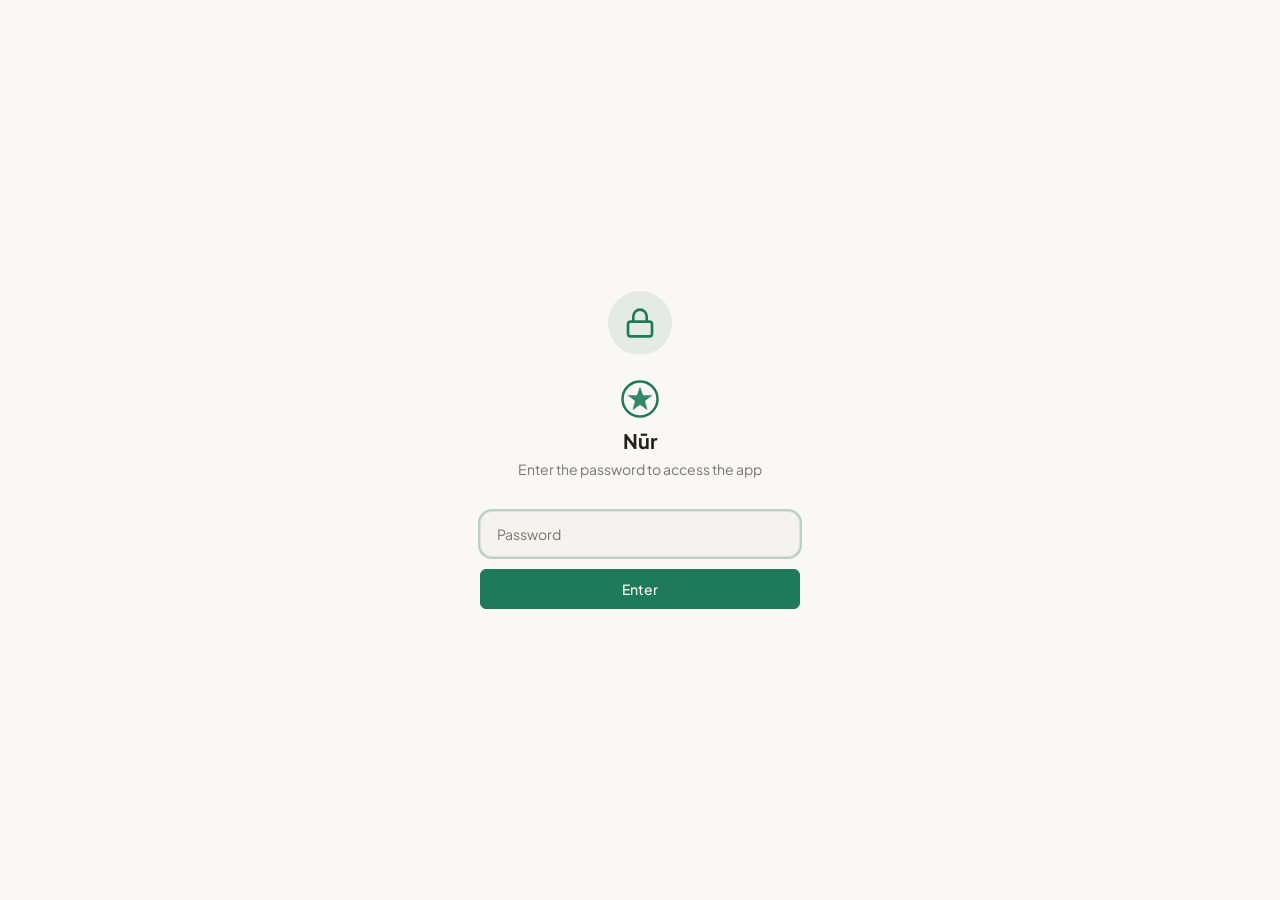
==== commit d304b8f1: "Add password protection" ====
--- a/index.html
+++ b/index.html
@@ -23,8 +23,8 @@
     <link href="https://fonts.googleapis.com/css2?family=Plus+Jakarta+Sans:ital,wght@0,200..800;1,200..800&family=Amiri:ital,wght@0,400;0,700;1,400;1,700&display=swap" rel="stylesheet">
     <title>Nūr — Learn Quranic Arabic</title>
     <meta name="description" content="Learn Quranic Arabic through interactive game-like lessons. From beginner to fluent, master the vocabulary and grammar of the Holy Quran.">
-    <script type="module" crossorigin src="./assets/index-lux9uvDX.js"></script>
-    <link rel="stylesheet" crossorigin href="./assets/index-BVn7ZbGu.css">
+    <script type="module" crossorigin src="./assets/index-C_UPY695.js"></script>
+    <link rel="stylesheet" crossorigin href="./assets/index-BOoAmvS0.css">
   </head>
   <body>
     <div id="root"></div>
--- a/assets/index-BOoAmvS0.css
+++ b/assets/index-BOoAmvS0.css
@@ -0,0 +1 @@
+*,:before,:after{--tw-border-spacing-x: 0;--tw-border-spacing-y: 0;--tw-translate-x: 0;--tw-translate-y: 0;--tw-rotate: 0;--tw-skew-x: 0;--tw-skew-y: 0;--tw-scale-x: 1;--tw-scale-y: 1;--tw-pan-x: ;--tw-pan-y: ;--tw-pinch-zoom: ;--tw-scroll-snap-strictness: proximity;--tw-gradient-from-position: ;--tw-gradient-via-position: ;--tw-gradient-to-position: ;--tw-ordinal: ;--tw-slashed-zero: ;--tw-numeric-figure: ;--tw-numeric-spacing: ;--tw-numeric-fraction: ;--tw-ring-inset: ;--tw-ring-offset-width: 0px;--tw-ring-offset-color: #fff;--tw-ring-color: rgb(59 130 246 / .5);--tw-ring-offset-shadow: 0 0 #0000;--tw-ring-shadow: 0 0 #0000;--tw-shadow: 0 0 #0000;--tw-shadow-colored: 0 0 #0000;--tw-blur: ;--tw-brightness: ;--tw-contrast: ;--tw-grayscale: ;--tw-hue-rotate: ;--tw-invert: ;--tw-saturate: ;--tw-sepia: ;--tw-drop-shadow: ;--tw-backdrop-blur: ;--tw-backdrop-brightness: ;--tw-backdrop-contrast: ;--tw-backdrop-grayscale: ;--tw-backdrop-hue-rotate: ;--tw-backdrop-invert: ;--tw-backdrop-opacity: ;--tw-backdrop-saturate: ;--tw-backdrop-sepia: ;--tw-contain-size: ;--tw-contain-layout: ;--tw-contain-paint: ;--tw-contain-style: }::backdrop{--tw-border-spacing-x: 0;--tw-border-spacing-y: 0;--tw-translate-x: 0;--tw-translate-y: 0;--tw-rotate: 0;--tw-skew-x: 0;--tw-skew-y: 0;--tw-scale-x: 1;--tw-scale-y: 1;--tw-pan-x: ;--tw-pan-y: ;--tw-pinch-zoom: ;--tw-scroll-snap-strictness: proximity;--tw-gradient-from-position: ;--tw-gradient-via-position: ;--tw-gradient-to-position: ;--tw-ordinal: ;--tw-slashed-zero: ;--tw-numeric-figure: ;--tw-numeric-spacing: ;--tw-numeric-fraction: ;--tw-ring-inset: ;--tw-ring-offset-width: 0px;--tw-ring-offset-color: #fff;--tw-ring-color: rgb(59 130 246 / .5);--tw-ring-offset-shadow: 0 0 #0000;--tw-ring-shadow: 0 0 #0000;--tw-shadow: 0 0 #0000;--tw-shadow-colored: 0 0 #0000;--tw-blur: ;--tw-brightness: ;--tw-contrast: ;--tw-grayscale: ;--tw-hue-rotate: ;--tw-invert: ;--tw-saturate: ;--tw-sepia: ;--tw-drop-shadow: ;--tw-backdrop-blur: ;--tw-backdrop-brightness: ;--tw-backdrop-contrast: ;--tw-backdrop-grayscale: ;--tw-backdrop-hue-rotate: ;--tw-backdrop-invert: ;--tw-backdrop-opacity: ;--tw-backdrop-saturate: ;--tw-backdrop-sepia: ;--tw-contain-size: ;--tw-contain-layout: ;--tw-contain-paint: ;--tw-contain-style: }*,:before,:after{box-sizing:border-box;border-width:0;border-style:solid;border-color:#e5e7eb}:before,:after{--tw-content: ""}html,:host{line-height:1.5;-webkit-text-size-adjust:100%;-moz-tab-size:4;-o-tab-size:4;tab-size:4;font-family:var(--font-sans);font-feature-settings:normal;font-variation-settings:normal;-webkit-tap-highlight-color:transparent}body{margin:0;line-height:inherit}hr{height:0;color:inherit;border-top-width:1px}abbr:where([title]){-webkit-text-decoration:underline dotted;text-decoration:underline dotted}h1,h2,h3,h4,h5,h6{font-size:inherit;font-weight:inherit}a{color:inherit;text-decoration:inherit}b,strong{font-weight:bolder}code,kbd,samp,pre{font-family:var(--font-mono);font-feature-settings:normal;font-variation-settings:normal;font-size:1em}small{font-size:80%}sub,sup{font-size:75%;line-height:0;position:relative;vertical-align:baseline}sub{bottom:-.25em}sup{top:-.5em}table{text-indent:0;border-color:inherit;border-collapse:collapse}button,input,optgroup,select,textarea{font-family:inherit;font-feature-settings:inherit;font-variation-settings:inherit;font-size:100%;font-weight:inherit;line-height:inherit;letter-spacing:inherit;color:inherit;margin:0;padding:0}button,select{text-transform:none}button,input:where([type=button]),input:where([type=reset]),input:where([type=submit]){-webkit-appearance:button;background-color:transparent;background-image:none}:-moz-focusring{outline:auto}:-moz-ui-invalid{box-shadow:none}progress{vertical-align:baseline}::-webkit-inner-spin-button,::-webkit-outer-spin-button{height:auto}[type=search]{-webkit-appearance:textfield;outline-offset:-2px}::-webkit-search-decoration{-webkit-appearance:none}::-webkit-file-upload-button{-webkit-appearance:button;font:inherit}summary{display:list-item}blockquote,dl,dd,h1,h2,h3,h4,h5,h6,hr,figure,p,pre{margin:0}fieldset{margin:0;padding:0}legend{padding:0}ol,ul,menu{list-style:none;margin:0;padding:0}dialog{padding:0}textarea{resize:vertical}input::-moz-placeholder,textarea::-moz-placeholder{opacity:1;color:#9ca3af}input::placeholder,textarea::placeholder{opacity:1;color:#9ca3af}button,[role=button]{cursor:pointer}:disabled{cursor:default}img,svg,video,canvas,audio,iframe,embed,object{display:block;vertical-align:middle}img,video{max-width:100%;height:auto}[hidden]:where(:not([hidden=until-found])){display:none}*{--tw-border-opacity: 1;border-color:hsl(var(--border) / var(--tw-border-opacity, 1))}body{--tw-bg-opacity: 1;background-color:hsl(var(--background) / var(--tw-bg-opacity, 1));font-family:var(--font-sans);--tw-text-opacity: 1;color:hsl(var(--foreground) / var(--tw-text-opacity, 1));-webkit-font-smoothing:antialiased;-moz-osx-font-smoothing:grayscale}.sr-only{position:absolute;width:1px;height:1px;padding:0;margin:-1px;overflow:hidden;clip:rect(0,0,0,0);white-space:nowrap;border-width:0}.pointer-events-none{pointer-events:none}.pointer-events-auto{pointer-events:auto}.visible{visibility:visible}.invisible{visibility:hidden}.fixed{position:fixed}.absolute{position:absolute}.relative{position:relative}.sticky{position:sticky}.inset-0{inset:0}.inset-x-0{left:0;right:0}.inset-y-0{top:0;bottom:0}.-bottom-12{bottom:-3rem}.-left-12{left:-3rem}.-right-12{right:-3rem}.-top-12{top:-3rem}.bottom-0{bottom:0}.left-0{left:0}.left-1{left:.25rem}.left-1\/2{left:50%}.left-2{left:.5rem}.left-\[50\%\]{left:50%}.right-0{right:0}.right-1{right:.25rem}.right-2{right:.5rem}.right-3{right:.75rem}.right-4{right:1rem}.top-0{top:0}.top-1\.5{top:.375rem}.top-1\/2{top:50%}.top-2{top:.5rem}.top-3\.5{top:.875rem}.top-4{top:1rem}.top-\[1px\]{top:1px}.top-\[50\%\]{top:50%}.top-\[60\%\]{top:60%}.top-full{top:100%}.z-10{z-index:10}.z-20{z-index:20}.z-50{z-index:50}.z-\[100\]{z-index:100}.z-\[1\]{z-index:1}.-mx-1{margin-left:-.25rem;margin-right:-.25rem}.mx-2{margin-left:.5rem;margin-right:.5rem}.mx-3\.5{margin-left:.875rem;margin-right:.875rem}.mx-4{margin-left:1rem;margin-right:1rem}.mx-auto{margin-left:auto;margin-right:auto}.my-0\.5{margin-top:.125rem;margin-bottom:.125rem}.my-1{margin-top:.25rem;margin-bottom:.25rem}.-ml-4{margin-left:-1rem}.-mt-4{margin-top:-1rem}.mb-1{margin-bottom:.25rem}.mb-2{margin-bottom:.5rem}.mb-3{margin-bottom:.75rem}.mb-4{margin-bottom:1rem}.mb-6{margin-bottom:1.5rem}.mb-8{margin-bottom:2rem}.ml-1{margin-left:.25rem}.ml-5{margin-left:1.25rem}.ml-auto{margin-left:auto}.mr-2{margin-right:.5rem}.mt-1{margin-top:.25rem}.mt-1\.5{margin-top:.375rem}.mt-2{margin-top:.5rem}.mt-24{margin-top:6rem}.mt-3{margin-top:.75rem}.mt-4{margin-top:1rem}.mt-6{margin-top:1.5rem}.mt-auto{margin-top:auto}.block{display:block}.flex{display:flex}.inline-flex{display:inline-flex}.table{display:table}.grid{display:grid}.hidden{display:none}.aspect-square{aspect-ratio:1 / 1}.aspect-video{aspect-ratio:16 / 9}.size-4{width:1rem;height:1rem}.h-1\.5{height:.375rem}.h-10{height:2.5rem}.h-11{height:2.75rem}.h-12{height:3rem}.h-16{height:4rem}.h-2{height:.5rem}.h-2\.5{height:.625rem}.h-3{height:.75rem}.h-3\.5{height:.875rem}.h-4{height:1rem}.h-5{height:1.25rem}.h-6{height:1.5rem}.h-7{height:1.75rem}.h-8{height:2rem}.h-9{height:2.25rem}.h-\[1px\]{height:1px}.h-\[var\(--radix-navigation-menu-viewport-height\)\]{height:var(--radix-navigation-menu-viewport-height)}.h-\[var\(--radix-select-trigger-height\)\]{height:var(--radix-select-trigger-height)}.h-auto{height:auto}.h-full{height:100%}.h-px{height:1px}.h-svh{height:100svh}.max-h-\[--radix-context-menu-content-available-height\]{max-height:var(--radix-context-menu-content-available-height)}.max-h-\[--radix-select-content-available-height\]{max-height:var(--radix-select-content-available-height)}.max-h-\[300px\]{max-height:300px}.max-h-\[var\(--radix-dropdown-menu-content-available-height\)\]{max-height:var(--radix-dropdown-menu-content-available-height)}.max-h-screen{max-height:100vh}.min-h-0{min-height:0px}.min-h-10{min-height:2.5rem}.min-h-8{min-height:2rem}.min-h-9{min-height:2.25rem}.min-h-\[80px\]{min-height:80px}.min-h-screen{min-height:100vh}.min-h-svh{min-height:100svh}.w-0{width:0px}.w-1{width:.25rem}.w-10{width:2.5rem}.w-11{width:2.75rem}.w-12{width:3rem}.w-16{width:4rem}.w-2{width:.5rem}.w-2\.5{width:.625rem}.w-3{width:.75rem}.w-3\.5{width:.875rem}.w-3\/4{width:75%}.w-4{width:1rem}.w-5{width:1.25rem}.w-6{width:1.5rem}.w-64{width:16rem}.w-7{width:1.75rem}.w-72{width:18rem}.w-8{width:2rem}.w-9{width:2.25rem}.w-\[100px\]{width:100px}.w-\[1px\]{width:1px}.w-\[var\(--sidebar-width\)\]{width:var(--sidebar-width)}.w-auto{width:auto}.w-full{width:100%}.w-max{width:-moz-max-content;width:max-content}.w-px{width:1px}.min-w-0{min-width:0px}.min-w-10{min-width:2.5rem}.min-w-11{min-width:2.75rem}.min-w-5{min-width:1.25rem}.min-w-9{min-width:2.25rem}.min-w-\[12rem\]{min-width:12rem}.min-w-\[8rem\]{min-width:8rem}.min-w-\[var\(--radix-select-trigger-width\)\]{min-width:var(--radix-select-trigger-width)}.max-w-\[var\(--skeleton-width\)\]{max-width:var(--skeleton-width)}.max-w-lg{max-width:32rem}.max-w-max{max-width:-moz-max-content;max-width:max-content}.max-w-md{max-width:28rem}.max-w-xs{max-width:20rem}.flex-1{flex:1 1 0%}.shrink{flex-shrink:1}.shrink-0{flex-shrink:0}.grow{flex-grow:1}.grow-0{flex-grow:0}.basis-full{flex-basis:100%}.caption-bottom{caption-side:bottom}.border-collapse{border-collapse:collapse}.origin-\[--radix-context-menu-content-transform-origin\]{transform-origin:var(--radix-context-menu-content-transform-origin)}.origin-\[--radix-dropdown-menu-content-transform-origin\]{transform-origin:var(--radix-dropdown-menu-content-transform-origin)}.origin-\[--radix-hover-card-content-transform-origin\]{transform-origin:var(--radix-hover-card-content-transform-origin)}.origin-\[--radix-menubar-content-transform-origin\]{transform-origin:var(--radix-menubar-content-transform-origin)}.origin-\[--radix-popover-content-transform-origin\]{transform-origin:var(--radix-popover-content-transform-origin)}.origin-\[--radix-select-content-transform-origin\]{transform-origin:var(--radix-select-content-transform-origin)}.origin-\[--radix-tooltip-content-transform-origin\]{transform-origin:var(--radix-tooltip-content-transform-origin)}.-translate-x-1\/2{--tw-translate-x: -50%;transform:translate(var(--tw-translate-x),var(--tw-translate-y)) rotate(var(--tw-rotate)) skew(var(--tw-skew-x)) skewY(var(--tw-skew-y)) scaleX(var(--tw-scale-x)) scaleY(var(--tw-scale-y))}.-translate-x-px{--tw-translate-x: -1px;transform:translate(var(--tw-translate-x),var(--tw-translate-y)) rotate(var(--tw-rotate)) skew(var(--tw-skew-x)) skewY(var(--tw-skew-y)) scaleX(var(--tw-scale-x)) scaleY(var(--tw-scale-y))}.-translate-y-1\/2{--tw-translate-y: -50%;transform:translate(var(--tw-translate-x),var(--tw-translate-y)) rotate(var(--tw-rotate)) skew(var(--tw-skew-x)) skewY(var(--tw-skew-y)) scaleX(var(--tw-scale-x)) scaleY(var(--tw-scale-y))}.translate-x-\[-50\%\]{--tw-translate-x: -50%;transform:translate(var(--tw-translate-x),var(--tw-translate-y)) rotate(var(--tw-rotate)) skew(var(--tw-skew-x)) skewY(var(--tw-skew-y)) scaleX(var(--tw-scale-x)) scaleY(var(--tw-scale-y))}.translate-x-px{--tw-translate-x: 1px;transform:translate(var(--tw-translate-x),var(--tw-translate-y)) rotate(var(--tw-rotate)) skew(var(--tw-skew-x)) skewY(var(--tw-skew-y)) scaleX(var(--tw-scale-x)) scaleY(var(--tw-scale-y))}.translate-y-\[-50\%\]{--tw-translate-y: -50%;transform:translate(var(--tw-translate-x),var(--tw-translate-y)) rotate(var(--tw-rotate)) skew(var(--tw-skew-x)) skewY(var(--tw-skew-y)) scaleX(var(--tw-scale-x)) scaleY(var(--tw-scale-y))}.rotate-45{--tw-rotate: 45deg;transform:translate(var(--tw-translate-x),var(--tw-translate-y)) rotate(var(--tw-rotate)) skew(var(--tw-skew-x)) skewY(var(--tw-skew-y)) scaleX(var(--tw-scale-x)) scaleY(var(--tw-scale-y))}.rotate-90{--tw-rotate: 90deg;transform:translate(var(--tw-translate-x),var(--tw-translate-y)) rotate(var(--tw-rotate)) skew(var(--tw-skew-x)) skewY(var(--tw-skew-y)) scaleX(var(--tw-scale-x)) scaleY(var(--tw-scale-y))}.transform{transform:translate(var(--tw-translate-x),var(--tw-translate-y)) rotate(var(--tw-rotate)) skew(var(--tw-skew-x)) skewY(var(--tw-skew-y)) scaleX(var(--tw-scale-x)) scaleY(var(--tw-scale-y))}@keyframes pulse{50%{opacity:.5}}.animate-pulse{animation:pulse 2s cubic-bezier(.4,0,.6,1) infinite}.cursor-default{cursor:default}.cursor-not-allowed{cursor:not-allowed}.cursor-pointer{cursor:pointer}.touch-none{touch-action:none}.select-none{-webkit-user-select:none;-moz-user-select:none;user-select:none}.list-none{list-style-type:none}.grid-cols-3{grid-template-columns:repeat(3,minmax(0,1fr))}.flex-row{flex-direction:row}.flex-col{flex-direction:column}.flex-col-reverse{flex-direction:column-reverse}.flex-wrap{flex-wrap:wrap}.items-start{align-items:flex-start}.items-end{align-items:flex-end}.items-center{align-items:center}.items-stretch{align-items:stretch}.justify-center{justify-content:center}.justify-between{justify-content:space-between}.gap-0\.5{gap:.125rem}.gap-1{gap:.25rem}.gap-1\.5{gap:.375rem}.gap-2{gap:.5rem}.gap-3{gap:.75rem}.gap-4{gap:1rem}.gap-6{gap:1.5rem}.space-x-1>:not([hidden])~:not([hidden]){--tw-space-x-reverse: 0;margin-right:calc(.25rem * var(--tw-space-x-reverse));margin-left:calc(.25rem * calc(1 - var(--tw-space-x-reverse)))}.space-x-4>:not([hidden])~:not([hidden]){--tw-space-x-reverse: 0;margin-right:calc(1rem * var(--tw-space-x-reverse));margin-left:calc(1rem * calc(1 - var(--tw-space-x-reverse)))}.space-y-1>:not([hidden])~:not([hidden]){--tw-space-y-reverse: 0;margin-top:calc(.25rem * calc(1 - var(--tw-space-y-reverse)));margin-bottom:calc(.25rem * var(--tw-space-y-reverse))}.space-y-1\.5>:not([hidden])~:not([hidden]){--tw-space-y-reverse: 0;margin-top:calc(.375rem * calc(1 - var(--tw-space-y-reverse)));margin-bottom:calc(.375rem * var(--tw-space-y-reverse))}.space-y-2>:not([hidden])~:not([hidden]){--tw-space-y-reverse: 0;margin-top:calc(.5rem * calc(1 - var(--tw-space-y-reverse)));margin-bottom:calc(.5rem * var(--tw-space-y-reverse))}.space-y-2\.5>:not([hidden])~:not([hidden]){--tw-space-y-reverse: 0;margin-top:calc(.625rem * calc(1 - var(--tw-space-y-reverse)));margin-bottom:calc(.625rem * var(--tw-space-y-reverse))}.space-y-3>:not([hidden])~:not([hidden]){--tw-space-y-reverse: 0;margin-top:calc(.75rem * calc(1 - var(--tw-space-y-reverse)));margin-bottom:calc(.75rem * var(--tw-space-y-reverse))}.space-y-4>:not([hidden])~:not([hidden]){--tw-space-y-reverse: 0;margin-top:calc(1rem * calc(1 - var(--tw-space-y-reverse)));margin-bottom:calc(1rem * var(--tw-space-y-reverse))}.space-y-8>:not([hidden])~:not([hidden]){--tw-space-y-reverse: 0;margin-top:calc(2rem * calc(1 - var(--tw-space-y-reverse)));margin-bottom:calc(2rem * var(--tw-space-y-reverse))}.overflow-auto{overflow:auto}.overflow-hidden{overflow:hidden}.overflow-y-auto{overflow-y:auto}.overflow-x-hidden{overflow-x:hidden}.truncate{overflow:hidden;text-overflow:ellipsis;white-space:nowrap}.whitespace-nowrap{white-space:nowrap}.break-words{overflow-wrap:break-word}.rounded-2xl{border-radius:1rem}.rounded-\[2px\]{border-radius:2px}.rounded-\[inherit\]{border-radius:inherit}.rounded-full{border-radius:9999px}.rounded-lg{border-radius:.5625rem}.rounded-md{border-radius:.375rem}.rounded-sm{border-radius:.1875rem}.rounded-xl{border-radius:.75rem}.rounded-t-\[10px\]{border-top-left-radius:10px;border-top-right-radius:10px}.rounded-tl-sm{border-top-left-radius:.1875rem}.border{border-width:1px}.border-2{border-width:2px}.border-\[1\.5px\]{border-width:1.5px}.border-y{border-top-width:1px;border-bottom-width:1px}.border-b{border-bottom-width:1px}.border-l{border-left-width:1px}.border-l-2{border-left-width:2px}.border-r{border-right-width:1px}.border-t{border-top-width:1px}.border-dashed{border-style:dashed}.border-\[--color-border\]{border-color:var(--color-border)}.border-border{--tw-border-opacity: 1;border-color:hsl(var(--border) / var(--tw-border-opacity, 1))}.border-border\/50{border-color:hsl(var(--border) / .5)}.border-card-border{--tw-border-opacity: 1;border-color:hsl(var(--card-border) / var(--tw-border-opacity, 1))}.border-destructive{--tw-border-opacity: 1;border-color:hsl(var(--destructive) / var(--tw-border-opacity, 1))}.border-destructive-border{border-color:var(--destructive-border)}.border-destructive\/50{border-color:hsl(var(--destructive) / .5)}.border-green-500{--tw-border-opacity: 1;border-color:rgb(34 197 94 / var(--tw-border-opacity, 1))}.border-green-500\/20{border-color:#22c55e33}.border-green-500\/50{border-color:#22c55e80}.border-input{--tw-border-opacity: 1;border-color:hsl(var(--input) / var(--tw-border-opacity, 1))}.border-orange-500\/20{border-color:#f9731633}.border-primary{--tw-border-opacity: 1;border-color:hsl(var(--primary) / var(--tw-border-opacity, 1))}.border-primary-border{border-color:var(--primary-border)}.border-primary\/20{border-color:hsl(var(--primary) / .2)}.border-primary\/50{border-color:hsl(var(--primary) / .5)}.border-red-300{--tw-border-opacity: 1;border-color:rgb(252 165 165 / var(--tw-border-opacity, 1))}.border-red-400{--tw-border-opacity: 1;border-color:rgb(248 113 113 / var(--tw-border-opacity, 1))}.border-red-500{--tw-border-opacity: 1;border-color:rgb(239 68 68 / var(--tw-border-opacity, 1))}.border-red-500\/50{border-color:#ef444480}.border-secondary-border{border-color:var(--secondary-border)}.border-sidebar-border{--tw-border-opacity: 1;border-color:hsl(var(--sidebar-border) / var(--tw-border-opacity, 1))}.border-transparent{border-color:transparent}.border-l-transparent{border-left-color:transparent}.border-t-transparent{border-top-color:transparent}.bg-\[--color-bg\]{background-color:var(--color-bg)}.bg-accent{--tw-bg-opacity: 1;background-color:hsl(var(--accent) / var(--tw-bg-opacity, 1))}.bg-amber-500\/10{background-color:#f59e0b1a}.bg-background{--tw-bg-opacity: 1;background-color:hsl(var(--background) / var(--tw-bg-opacity, 1))}.bg-background\/80{background-color:hsl(var(--background) / .8)}.bg-black\/80{background-color:#000c}.bg-border{--tw-bg-opacity: 1;background-color:hsl(var(--border) / var(--tw-bg-opacity, 1))}.bg-card{--tw-bg-opacity: 1;background-color:hsl(var(--card) / var(--tw-bg-opacity, 1))}.bg-destructive{--tw-bg-opacity: 1;background-color:hsl(var(--destructive) / var(--tw-bg-opacity, 1))}.bg-foreground{--tw-bg-opacity: 1;background-color:hsl(var(--foreground) / var(--tw-bg-opacity, 1))}.bg-gray-50{--tw-bg-opacity: 1;background-color:rgb(249 250 251 / var(--tw-bg-opacity, 1))}.bg-green-500{--tw-bg-opacity: 1;background-color:rgb(34 197 94 / var(--tw-bg-opacity, 1))}.bg-green-500\/10{background-color:#22c55e1a}.bg-green-500\/5{background-color:#22c55e0d}.bg-green-600{--tw-bg-opacity: 1;background-color:rgb(22 163 74 / var(--tw-bg-opacity, 1))}.bg-muted{--tw-bg-opacity: 1;background-color:hsl(var(--muted) / var(--tw-bg-opacity, 1))}.bg-muted\/50{background-color:hsl(var(--muted) / .5)}.bg-orange-500\/10{background-color:#f973161a}.bg-orange-500\/5{background-color:#f973160d}.bg-popover{--tw-bg-opacity: 1;background-color:hsl(var(--popover) / var(--tw-bg-opacity, 1))}.bg-primary{--tw-bg-opacity: 1;background-color:hsl(var(--primary) / var(--tw-bg-opacity, 1))}.bg-primary\/10{background-color:hsl(var(--primary) / .1)}.bg-primary\/5{background-color:hsl(var(--primary) / .05)}.bg-red-500{--tw-bg-opacity: 1;background-color:rgb(239 68 68 / var(--tw-bg-opacity, 1))}.bg-red-500\/10{background-color:#ef44441a}.bg-secondary{--tw-bg-opacity: 1;background-color:hsl(var(--secondary) / var(--tw-bg-opacity, 1))}.bg-sidebar{--tw-bg-opacity: 1;background-color:hsl(var(--sidebar) / var(--tw-bg-opacity, 1))}.bg-sidebar-border{--tw-bg-opacity: 1;background-color:hsl(var(--sidebar-border) / var(--tw-bg-opacity, 1))}.bg-transparent{background-color:transparent}.fill-amber-500{fill:#f59e0b}.fill-current{fill:currentColor}.p-0{padding:0}.p-1{padding:.25rem}.p-1\.5{padding:.375rem}.p-2{padding:.5rem}.p-3{padding:.75rem}.p-3\.5{padding:.875rem}.p-4{padding:1rem}.p-6{padding:1.5rem}.p-\[1px\]{padding:1px}.px-1{padding-left:.25rem;padding-right:.25rem}.px-2{padding-left:.5rem;padding-right:.5rem}.px-2\.5{padding-left:.625rem;padding-right:.625rem}.px-3{padding-left:.75rem;padding-right:.75rem}.px-4{padding-left:1rem;padding-right:1rem}.px-5{padding-left:1.25rem;padding-right:1.25rem}.px-8{padding-left:2rem;padding-right:2rem}.py-0\.5{padding-top:.125rem;padding-bottom:.125rem}.py-1{padding-top:.25rem;padding-bottom:.25rem}.py-1\.5{padding-top:.375rem;padding-bottom:.375rem}.py-2{padding-top:.5rem;padding-bottom:.5rem}.py-3{padding-top:.75rem;padding-bottom:.75rem}.py-4{padding-top:1rem;padding-bottom:1rem}.py-6{padding-top:1.5rem;padding-bottom:1.5rem}.pb-24{padding-bottom:6rem}.pb-3{padding-bottom:.75rem}.pb-4{padding-bottom:1rem}.pl-2\.5{padding-left:.625rem}.pl-4{padding-left:1rem}.pl-6{padding-left:1.5rem}.pl-8{padding-left:2rem}.pr-2{padding-right:.5rem}.pr-2\.5{padding-right:.625rem}.pr-8{padding-right:2rem}.pt-0{padding-top:0}.pt-1{padding-top:.25rem}.pt-3{padding-top:.75rem}.pt-4{padding-top:1rem}.pt-6{padding-top:1.5rem}.text-left{text-align:left}.text-center{text-align:center}.align-middle{vertical-align:middle}.font-mono{font-family:var(--font-mono)}.text-2xl{font-size:1.5rem;line-height:2rem}.text-3xl{font-size:1.875rem;line-height:2.25rem}.text-4xl{font-size:2.25rem;line-height:2.5rem}.text-\[0\.8rem\]{font-size:.8rem}.text-base{font-size:1rem;line-height:1.5rem}.text-lg{font-size:1.125rem;line-height:1.75rem}.text-sm{font-size:.875rem;line-height:1.25rem}.text-xl{font-size:1.25rem;line-height:1.75rem}.text-xs{font-size:.75rem;line-height:1rem}.font-bold{font-weight:700}.font-medium{font-weight:500}.font-normal{font-weight:400}.font-semibold{font-weight:600}.uppercase{text-transform:uppercase}.italic{font-style:italic}.tabular-nums{--tw-numeric-spacing: tabular-nums;font-variant-numeric:var(--tw-ordinal) var(--tw-slashed-zero) var(--tw-numeric-figure) var(--tw-numeric-spacing) var(--tw-numeric-fraction)}.leading-none{line-height:1}.tracking-tight{letter-spacing:-.025em}.tracking-wide{letter-spacing:.025em}.tracking-widest{letter-spacing:.1em}.text-accent-foreground{--tw-text-opacity: 1;color:hsl(var(--accent-foreground) / var(--tw-text-opacity, 1))}.text-amber-500{--tw-text-opacity: 1;color:rgb(245 158 11 / var(--tw-text-opacity, 1))}.text-amber-600{--tw-text-opacity: 1;color:rgb(217 119 6 / var(--tw-text-opacity, 1))}.text-card-foreground{--tw-text-opacity: 1;color:hsl(var(--card-foreground) / var(--tw-text-opacity, 1))}.text-current{color:currentColor}.text-destructive{--tw-text-opacity: 1;color:hsl(var(--destructive) / var(--tw-text-opacity, 1))}.text-destructive-foreground{--tw-text-opacity: 1;color:hsl(var(--destructive-foreground) / var(--tw-text-opacity, 1))}.text-foreground{--tw-text-opacity: 1;color:hsl(var(--foreground) / var(--tw-text-opacity, 1))}.text-foreground\/50{color:hsl(var(--foreground) / .5)}.text-gray-600{--tw-text-opacity: 1;color:rgb(75 85 99 / var(--tw-text-opacity, 1))}.text-gray-900{--tw-text-opacity: 1;color:rgb(17 24 39 / var(--tw-text-opacity, 1))}.text-green-600{--tw-text-opacity: 1;color:rgb(22 163 74 / var(--tw-text-opacity, 1))}.text-green-700{--tw-text-opacity: 1;color:rgb(21 128 61 / var(--tw-text-opacity, 1))}.text-muted-foreground{--tw-text-opacity: 1;color:hsl(var(--muted-foreground) / var(--tw-text-opacity, 1))}.text-muted-foreground\/20{color:hsl(var(--muted-foreground) / .2)}.text-muted-foreground\/30{color:hsl(var(--muted-foreground) / .3)}.text-muted-foreground\/40{color:hsl(var(--muted-foreground) / .4)}.text-orange-500{--tw-text-opacity: 1;color:rgb(249 115 22 / var(--tw-text-opacity, 1))}.text-orange-700{--tw-text-opacity: 1;color:rgb(194 65 12 / var(--tw-text-opacity, 1))}.text-popover-foreground{--tw-text-opacity: 1;color:hsl(var(--popover-foreground) / var(--tw-text-opacity, 1))}.text-primary{--tw-text-opacity: 1;color:hsl(var(--primary) / var(--tw-text-opacity, 1))}.text-primary-foreground{--tw-text-opacity: 1;color:hsl(var(--primary-foreground) / var(--tw-text-opacity, 1))}.text-red-500{--tw-text-opacity: 1;color:rgb(239 68 68 / var(--tw-text-opacity, 1))}.text-red-600{--tw-text-opacity: 1;color:rgb(220 38 38 / var(--tw-text-opacity, 1))}.text-red-700{--tw-text-opacity: 1;color:rgb(185 28 28 / var(--tw-text-opacity, 1))}.text-secondary-foreground{--tw-text-opacity: 1;color:hsl(var(--secondary-foreground) / var(--tw-text-opacity, 1))}.text-sidebar-foreground{--tw-text-opacity: 1;color:hsl(var(--sidebar-foreground) / var(--tw-text-opacity, 1))}.text-sidebar-foreground\/70{color:hsl(var(--sidebar-foreground) / .7)}.text-white{--tw-text-opacity: 1;color:rgb(255 255 255 / var(--tw-text-opacity, 1))}.text-yellow-500{--tw-text-opacity: 1;color:rgb(234 179 8 / var(--tw-text-opacity, 1))}.opacity-0{opacity:0}.opacity-50{opacity:.5}.opacity-60{opacity:.6}.opacity-70{opacity:.7}.opacity-90{opacity:.9}.shadow-\[0_0_0_1px_hsl\(var\(--sidebar-border\)\)\]{--tw-shadow: 0 0 0 1px hsl(var(--sidebar-border));--tw-shadow-colored: 0 0 0 1px var(--tw-shadow-color);box-shadow:var(--tw-ring-offset-shadow, 0 0 #0000),var(--tw-ring-shadow, 0 0 #0000),var(--tw-shadow)}.shadow-lg{--tw-shadow: 0 10px 15px -3px rgb(0 0 0 / .1), 0 4px 6px -4px rgb(0 0 0 / .1);--tw-shadow-colored: 0 10px 15px -3px var(--tw-shadow-color), 0 4px 6px -4px var(--tw-shadow-color);box-shadow:var(--tw-ring-offset-shadow, 0 0 #0000),var(--tw-ring-shadow, 0 0 #0000),var(--tw-shadow)}.shadow-md{--tw-shadow: 0 4px 6px -1px rgb(0 0 0 / .1), 0 2px 4px -2px rgb(0 0 0 / .1);--tw-shadow-colored: 0 4px 6px -1px var(--tw-shadow-color), 0 2px 4px -2px var(--tw-shadow-color);box-shadow:var(--tw-ring-offset-shadow, 0 0 #0000),var(--tw-ring-shadow, 0 0 #0000),var(--tw-shadow)}.shadow-none{--tw-shadow: 0 0 #0000;--tw-shadow-colored: 0 0 #0000;box-shadow:var(--tw-ring-offset-shadow, 0 0 #0000),var(--tw-ring-shadow, 0 0 #0000),var(--tw-shadow)}.shadow-sm{--tw-shadow: 0 1px 2px 0 rgb(0 0 0 / .05);--tw-shadow-colored: 0 1px 2px 0 var(--tw-shadow-color);box-shadow:var(--tw-ring-offset-shadow, 0 0 #0000),var(--tw-ring-shadow, 0 0 #0000),var(--tw-shadow)}.shadow-xl{--tw-shadow: 0 20px 25px -5px rgb(0 0 0 / .1), 0 8px 10px -6px rgb(0 0 0 / .1);--tw-shadow-colored: 0 20px 25px -5px var(--tw-shadow-color), 0 8px 10px -6px var(--tw-shadow-color);box-shadow:var(--tw-ring-offset-shadow, 0 0 #0000),var(--tw-ring-shadow, 0 0 #0000),var(--tw-shadow)}.outline-none{outline:2px solid transparent;outline-offset:2px}.outline{outline-style:solid}.outline-2{outline-width:2px}.outline-offset-2{outline-offset:2px}.outline-transparent{outline-color:transparent}.ring{--tw-ring-offset-shadow: var(--tw-ring-inset) 0 0 0 var(--tw-ring-offset-width) var(--tw-ring-offset-color);--tw-ring-shadow: var(--tw-ring-inset) 0 0 0 calc(3px + var(--tw-ring-offset-width)) var(--tw-ring-color);box-shadow:var(--tw-ring-offset-shadow),var(--tw-ring-shadow),var(--tw-shadow, 0 0 #0000)}.ring-0{--tw-ring-offset-shadow: var(--tw-ring-inset) 0 0 0 var(--tw-ring-offset-width) var(--tw-ring-offset-color);--tw-ring-shadow: var(--tw-ring-inset) 0 0 0 calc(0px + var(--tw-ring-offset-width)) var(--tw-ring-color);box-shadow:var(--tw-ring-offset-shadow),var(--tw-ring-shadow),var(--tw-shadow, 0 0 #0000)}.ring-2{--tw-ring-offset-shadow: var(--tw-ring-inset) 0 0 0 var(--tw-ring-offset-width) var(--tw-ring-offset-color);--tw-ring-shadow: var(--tw-ring-inset) 0 0 0 calc(2px + var(--tw-ring-offset-width)) var(--tw-ring-color);box-shadow:var(--tw-ring-offset-shadow),var(--tw-ring-shadow),var(--tw-shadow, 0 0 #0000)}.ring-red-400\/30{--tw-ring-color: rgb(248 113 113 / .3)}.ring-ring{--tw-ring-opacity: 1;--tw-ring-color: hsl(var(--ring) / var(--tw-ring-opacity, 1))}.ring-sidebar-ring{--tw-ring-opacity: 1;--tw-ring-color: hsl(var(--sidebar-ring) / var(--tw-ring-opacity, 1))}.ring-offset-background{--tw-ring-offset-color: hsl(var(--background) / 1)}.grayscale{--tw-grayscale: grayscale(100%);filter:var(--tw-blur) var(--tw-brightness) var(--tw-contrast) var(--tw-grayscale) var(--tw-hue-rotate) var(--tw-invert) var(--tw-saturate) var(--tw-sepia) var(--tw-drop-shadow)}.filter{filter:var(--tw-blur) var(--tw-brightness) var(--tw-contrast) var(--tw-grayscale) var(--tw-hue-rotate) var(--tw-invert) var(--tw-saturate) var(--tw-sepia) var(--tw-drop-shadow)}.backdrop-blur-md{--tw-backdrop-blur: blur(12px);-webkit-backdrop-filter:var(--tw-backdrop-blur) var(--tw-backdrop-brightness) var(--tw-backdrop-contrast) var(--tw-backdrop-grayscale) var(--tw-backdrop-hue-rotate) var(--tw-backdrop-invert) var(--tw-backdrop-opacity) var(--tw-backdrop-saturate) var(--tw-backdrop-sepia);backdrop-filter:var(--tw-backdrop-blur) var(--tw-backdrop-brightness) var(--tw-backdrop-contrast) var(--tw-backdrop-grayscale) var(--tw-backdrop-hue-rotate) var(--tw-backdrop-invert) var(--tw-backdrop-opacity) var(--tw-backdrop-saturate) var(--tw-backdrop-sepia)}.transition{transition-property:color,background-color,border-color,text-decoration-color,fill,stroke,opacity,box-shadow,transform,filter,backdrop-filter;transition-timing-function:cubic-bezier(.4,0,.2,1);transition-duration:.15s}.transition-\[left\,right\,width\]{transition-property:left,right,width;transition-timing-function:cubic-bezier(.4,0,.2,1);transition-duration:.15s}.transition-\[margin\,opacity\]{transition-property:margin,opacity;transition-timing-function:cubic-bezier(.4,0,.2,1);transition-duration:.15s}.transition-\[width\,height\,padding\]{transition-property:width,height,padding;transition-timing-function:cubic-bezier(.4,0,.2,1);transition-duration:.15s}.transition-\[width\]{transition-property:width;transition-timing-function:cubic-bezier(.4,0,.2,1);transition-duration:.15s}.transition-all{transition-property:all;transition-timing-function:cubic-bezier(.4,0,.2,1);transition-duration:.15s}.transition-colors{transition-property:color,background-color,border-color,text-decoration-color,fill,stroke;transition-timing-function:cubic-bezier(.4,0,.2,1);transition-duration:.15s}.transition-opacity{transition-property:opacity;transition-timing-function:cubic-bezier(.4,0,.2,1);transition-duration:.15s}.transition-transform{transition-property:transform;transition-timing-function:cubic-bezier(.4,0,.2,1);transition-duration:.15s}.duration-1000{transition-duration:1s}.duration-200{transition-duration:.2s}.ease-in-out{transition-timing-function:cubic-bezier(.4,0,.2,1)}.ease-linear{transition-timing-function:linear}@keyframes enter{0%{opacity:var(--tw-enter-opacity, 1);transform:translate3d(var(--tw-enter-translate-x, 0),var(--tw-enter-translate-y, 0),0) scale3d(var(--tw-enter-scale, 1),var(--tw-enter-scale, 1),var(--tw-enter-scale, 1)) rotate(var(--tw-enter-rotate, 0))}}@keyframes exit{to{opacity:var(--tw-exit-opacity, 1);transform:translate3d(var(--tw-exit-translate-x, 0),var(--tw-exit-translate-y, 0),0) scale3d(var(--tw-exit-scale, 1),var(--tw-exit-scale, 1),var(--tw-exit-scale, 1)) rotate(var(--tw-exit-rotate, 0))}}.animate-in{animation-name:enter;animation-duration:.15s;--tw-enter-opacity: initial;--tw-enter-scale: initial;--tw-enter-rotate: initial;--tw-enter-translate-x: initial;--tw-enter-translate-y: initial}.fade-in-0{--tw-enter-opacity: 0}.fade-in-80{--tw-enter-opacity: .8}.zoom-in-95{--tw-enter-scale: .95}.duration-1000{animation-duration:1s}.duration-200{animation-duration:.2s}.ease-in-out{animation-timing-function:cubic-bezier(.4,0,.2,1)}.ease-linear{animation-timing-function:linear}.paused{animation-play-state:paused}input[type=search]::-webkit-search-cancel-button{display:none}[contenteditable][data-placeholder]:empty:before{content:attr(data-placeholder);color:hsl(var(--muted-foreground));pointer-events:none}.\[border-color\:var\(--badge-outline\)\]{border-color:var(--badge-outline)}.\[border-color\:var\(--button-outline\)\]{border-color:var(--button-outline)}:root{--button-outline: rgba(0,0,0, .1);--badge-outline: rgba(0,0,0, .05);--opaque-button-border-intensity: -8;--elevate-1: rgba(0,0,0, .03);--elevate-2: rgba(0,0,0, .08);--background: 40 30% 97%;--foreground: 30 20% 12%;--border: 36 15% 87%;--card: 38 25% 95%;--card-foreground: 30 20% 12%;--card-border: 36 12% 90%;--sidebar: 38 20% 94%;--sidebar-foreground: 30 20% 12%;--sidebar-border: 36 15% 87%;--sidebar-primary: 160 60% 30%;--sidebar-primary-foreground: 40 30% 97%;--sidebar-accent: 36 15% 87%;--sidebar-accent-foreground: 30 20% 12%;--sidebar-ring: 160 60% 30%;--popover: 38 20% 94%;--popover-foreground: 30 20% 12%;--popover-border: 36 15% 87%;--primary: 160 60% 30%;--primary-foreground: 40 30% 97%;--secondary: 36 15% 90%;--secondary-foreground: 30 20% 12%;--muted: 36 12% 91%;--muted-foreground: 30 8% 45%;--accent: 40 18% 90%;--accent-foreground: 30 20% 12%;--destructive: 0 72% 45%;--destructive-foreground: 0 0% 98%;--input: 36 10% 78%;--ring: 160 60% 30%;--chart-1: 160 60% 35%;--chart-2: 38 70% 55%;--chart-3: 200 50% 45%;--chart-4: 320 40% 50%;--chart-5: 25 70% 50%;--font-sans: "Plus Jakarta Sans", "Inter", sans-serif;--font-serif: Georgia, serif;--font-mono: Menlo, monospace;--radius: .625rem;--shadow-2xs: 0px 1px 0px 0px hsl(36 20% 50% / .04);--shadow-xs: 0px 1px 2px 0px hsl(36 20% 50% / .06);--shadow-sm: 0px 1px 3px 0px hsl(36 20% 50% / .08), 0px 1px 2px -1px hsl(36 20% 50% / .04);--shadow: 0px 2px 4px 0px hsl(36 20% 50% / .08), 0px 1px 2px -1px hsl(36 20% 50% / .04);--shadow-md: 0px 4px 6px -1px hsl(36 20% 50% / .08), 0px 2px 4px -2px hsl(36 20% 50% / .04);--shadow-lg: 0px 8px 16px -2px hsl(36 20% 50% / .1), 0px 4px 6px -2px hsl(36 20% 50% / .04);--shadow-xl: 0px 16px 32px -4px hsl(36 20% 50% / .12), 0px 8px 16px -4px hsl(36 20% 50% / .04);--shadow-2xl: 0px 24px 48px -8px hsl(36 20% 50% / .16);--tracking-normal: 0em;--spacing: .25rem;--sidebar-primary-border: hsl(var(--sidebar-primary));--sidebar-accent-border: hsl(var(--sidebar-accent));--primary-border: hsl(var(--primary));--secondary-border: hsl(var(--secondary));--muted-border: hsl(var(--muted));--accent-border: hsl(var(--accent));--destructive-border: hsl(var(--destructive))}.dark{--button-outline: rgba(255,255,255, .1);--badge-outline: rgba(255,255,255, .05);--opaque-button-border-intensity: 9;--elevate-1: rgba(255,255,255, .04);--elevate-2: rgba(255,255,255, .09);--background: 30 12% 8%;--foreground: 38 15% 90%;--border: 30 8% 18%;--card: 30 10% 11%;--card-foreground: 38 15% 90%;--card-border: 30 8% 15%;--sidebar: 30 10% 10%;--sidebar-foreground: 38 15% 90%;--sidebar-border: 30 8% 16%;--sidebar-primary: 160 45% 42%;--sidebar-primary-foreground: 38 15% 95%;--sidebar-accent: 30 8% 18%;--sidebar-accent-foreground: 38 15% 90%;--sidebar-ring: 160 45% 42%;--popover: 30 10% 12%;--popover-foreground: 38 15% 90%;--popover-border: 30 8% 18%;--primary: 160 45% 42%;--primary-foreground: 38 15% 95%;--secondary: 30 8% 18%;--secondary-foreground: 38 15% 90%;--muted: 30 6% 20%;--muted-foreground: 30 6% 55%;--accent: 30 10% 17%;--accent-foreground: 38 15% 90%;--destructive: 0 65% 50%;--destructive-foreground: 0 0% 98%;--input: 30 6% 28%;--ring: 160 45% 42%;--chart-1: 160 45% 50%;--chart-2: 38 60% 60%;--chart-3: 200 45% 55%;--chart-4: 320 35% 55%;--chart-5: 25 60% 55%;--shadow-2xs: 0px 1px 0px 0px hsl(0 0% 0% / .1);--shadow-xs: 0px 1px 2px 0px hsl(0 0% 0% / .15);--shadow-sm: 0px 1px 3px 0px hsl(0 0% 0% / .2), 0px 1px 2px -1px hsl(0 0% 0% / .1);--shadow: 0px 2px 4px 0px hsl(0 0% 0% / .2), 0px 1px 2px -1px hsl(0 0% 0% / .1);--shadow-md: 0px 4px 6px -1px hsl(0 0% 0% / .25), 0px 2px 4px -2px hsl(0 0% 0% / .1);--shadow-lg: 0px 8px 16px -2px hsl(0 0% 0% / .3), 0px 4px 6px -2px hsl(0 0% 0% / .1);--shadow-xl: 0px 16px 32px -4px hsl(0 0% 0% / .35), 0px 8px 16px -4px hsl(0 0% 0% / .15);--shadow-2xl: 0px 24px 48px -8px hsl(0 0% 0% / .4);--sidebar-primary-border: hsl(var(--sidebar-primary));--sidebar-accent-border: hsl(var(--sidebar-accent));--primary-border: hsl(var(--primary));--secondary-border: hsl(var(--secondary));--muted-border: hsl(var(--muted));--accent-border: hsl(var(--accent));--destructive-border: hsl(var(--destructive))}.arabic-text{font-family:Amiri,Scheherazade New,Traditional Arabic,serif;direction:rtl;line-height:2}.arabic-display{font-family:Amiri,Scheherazade New,Traditional Arabic,serif;direction:rtl;line-height:1.8;letter-spacing:.02em}.islamic-pattern{background-image:url("data:image/svg+xml,%3Csvg width='60' height='60' viewBox='0 0 60 60' xmlns='http://www.w3.org/2000/svg'%3E%3Cpath d='M30 0L60 30L30 60L0 30Z' fill='none' stroke='%23d4c9a8' stroke-width='0.5' opacity='0.15'/%3E%3C/svg%3E");background-size:60px 60px}@keyframes starPop{0%{transform:scale(0) rotate(-45deg);opacity:0}50%{transform:scale(1.3) rotate(10deg);opacity:1}to{transform:scale(1) rotate(0);opacity:1}}.star-animate{animation:starPop .5s cubic-bezier(.34,1.56,.64,1) forwards}@keyframes xpGrow{0%{width:0%}}.xp-bar-animate{animation:xpGrow 1s cubic-bezier(.34,1.56,.64,1) forwards}@keyframes correctFlash{0%{background-color:#1f7a5c33}to{background-color:transparent}}@keyframes incorrectShake{0%,to{transform:translate(0)}20%{transform:translate(-6px)}40%{transform:translate(6px)}60%{transform:translate(-4px)}80%{transform:translate(4px)}}.correct-flash{animation:correctFlash .8s ease-out}.incorrect-shake{animation:incorrectShake .4s ease-out}.page-enter{opacity:0;transform:translateY(12px)}.page-enter-active{opacity:1;transform:translateY(0);transition:opacity .3s ease,transform .3s ease}.file\:border-0::file-selector-button{border-width:0px}.file\:bg-transparent::file-selector-button{background-color:transparent}.file\:text-sm::file-selector-button{font-size:.875rem;line-height:1.25rem}.file\:font-medium::file-selector-button{font-weight:500}.file\:text-foreground::file-selector-button{--tw-text-opacity: 1;color:hsl(var(--foreground) / var(--tw-text-opacity, 1))}.placeholder\:text-muted-foreground::-moz-placeholder{--tw-text-opacity: 1;color:hsl(var(--muted-foreground) / var(--tw-text-opacity, 1))}.placeholder\:text-muted-foreground::placeholder{--tw-text-opacity: 1;color:hsl(var(--muted-foreground) / var(--tw-text-opacity, 1))}.after\:pointer-events-none:after{content:var(--tw-content);pointer-events:none}.after\:absolute:after{content:var(--tw-content);position:absolute}.after\:-inset-2:after{content:var(--tw-content);inset:-.5rem}.after\:inset-0:after{content:var(--tw-content);inset:0}.after\:inset-y-0:after{content:var(--tw-content);top:0;bottom:0}.after\:left-1\/2:after{content:var(--tw-content);left:50%}.after\:block:after{content:var(--tw-content);display:block}.after\:w-1:after{content:var(--tw-content);width:.25rem}.after\:w-\[2px\]:after{content:var(--tw-content);width:2px}.after\:-translate-x-1\/2:after{content:var(--tw-content);--tw-translate-x: -50%;transform:translate(var(--tw-translate-x),var(--tw-translate-y)) rotate(var(--tw-rotate)) skew(var(--tw-skew-x)) skewY(var(--tw-skew-y)) scaleX(var(--tw-scale-x)) scaleY(var(--tw-scale-y))}.after\:rounded-full:after{content:var(--tw-content);border-radius:9999px}.after\:border:after{content:var(--tw-content);border-width:1px}.after\:border-black\/10:after{content:var(--tw-content);border-color:#0000001a}.after\:content-\[\'\'\]:after{--tw-content: "";content:var(--tw-content)}.first\:rounded-l-md:first-child{border-top-left-radius:.375rem;border-bottom-left-radius:.375rem}.first\:border-l:first-child{border-left-width:1px}.last\:rounded-r-md:last-child{border-top-right-radius:.375rem;border-bottom-right-radius:.375rem}.focus-within\:relative:focus-within{position:relative}.focus-within\:z-20:focus-within{z-index:20}.hover\:border-primary\/30:hover{border-color:hsl(var(--primary) / .3)}.hover\:border-primary\/40:hover{border-color:hsl(var(--primary) / .4)}.hover\:bg-accent:hover{--tw-bg-opacity: 1;background-color:hsl(var(--accent) / var(--tw-bg-opacity, 1))}.hover\:bg-green-700:hover{--tw-bg-opacity: 1;background-color:rgb(21 128 61 / var(--tw-bg-opacity, 1))}.hover\:bg-muted:hover{--tw-bg-opacity: 1;background-color:hsl(var(--muted) / var(--tw-bg-opacity, 1))}.hover\:bg-muted\/50:hover{background-color:hsl(var(--muted) / .5)}.hover\:bg-muted\/80:hover{background-color:hsl(var(--muted) / .8)}.hover\:bg-primary:hover{--tw-bg-opacity: 1;background-color:hsl(var(--primary) / var(--tw-bg-opacity, 1))}.hover\:bg-red-50:hover{--tw-bg-opacity: 1;background-color:rgb(254 242 242 / var(--tw-bg-opacity, 1))}.hover\:bg-secondary:hover{--tw-bg-opacity: 1;background-color:hsl(var(--secondary) / var(--tw-bg-opacity, 1))}.hover\:bg-sidebar-accent:hover{--tw-bg-opacity: 1;background-color:hsl(var(--sidebar-accent) / var(--tw-bg-opacity, 1))}.hover\:text-accent-foreground:hover{--tw-text-opacity: 1;color:hsl(var(--accent-foreground) / var(--tw-text-opacity, 1))}.hover\:text-foreground:hover{--tw-text-opacity: 1;color:hsl(var(--foreground) / var(--tw-text-opacity, 1))}.hover\:text-muted-foreground:hover{--tw-text-opacity: 1;color:hsl(var(--muted-foreground) / var(--tw-text-opacity, 1))}.hover\:text-primary-foreground:hover{--tw-text-opacity: 1;color:hsl(var(--primary-foreground) / var(--tw-text-opacity, 1))}.hover\:text-sidebar-accent-foreground:hover{--tw-text-opacity: 1;color:hsl(var(--sidebar-accent-foreground) / var(--tw-text-opacity, 1))}.hover\:underline:hover{text-decoration-line:underline}.hover\:opacity-100:hover{opacity:1}.hover\:shadow-\[0_0_0_1px_hsl\(var\(--sidebar-accent\)\)\]:hover{--tw-shadow: 0 0 0 1px hsl(var(--sidebar-accent));--tw-shadow-colored: 0 0 0 1px var(--tw-shadow-color);box-shadow:var(--tw-ring-offset-shadow, 0 0 #0000),var(--tw-ring-shadow, 0 0 #0000),var(--tw-shadow)}.hover\:after\:bg-sidebar-border:hover:after{content:var(--tw-content);--tw-bg-opacity: 1;background-color:hsl(var(--sidebar-border) / var(--tw-bg-opacity, 1))}.focus\:bg-accent:focus{--tw-bg-opacity: 1;background-color:hsl(var(--accent) / var(--tw-bg-opacity, 1))}.focus\:bg-primary:focus{--tw-bg-opacity: 1;background-color:hsl(var(--primary) / var(--tw-bg-opacity, 1))}.focus\:text-accent-foreground:focus{--tw-text-opacity: 1;color:hsl(var(--accent-foreground) / var(--tw-text-opacity, 1))}.focus\:text-primary-foreground:focus{--tw-text-opacity: 1;color:hsl(var(--primary-foreground) / var(--tw-text-opacity, 1))}.focus\:opacity-100:focus{opacity:1}.focus\:outline-none:focus{outline:2px solid transparent;outline-offset:2px}.focus\:ring-2:focus{--tw-ring-offset-shadow: var(--tw-ring-inset) 0 0 0 var(--tw-ring-offset-width) var(--tw-ring-offset-color);--tw-ring-shadow: var(--tw-ring-inset) 0 0 0 calc(2px + var(--tw-ring-offset-width)) var(--tw-ring-color);box-shadow:var(--tw-ring-offset-shadow),var(--tw-ring-shadow),var(--tw-shadow, 0 0 #0000)}.focus\:ring-primary\/30:focus{--tw-ring-color: hsl(var(--primary) / .3)}.focus\:ring-ring:focus{--tw-ring-opacity: 1;--tw-ring-color: hsl(var(--ring) / var(--tw-ring-opacity, 1))}.focus\:ring-offset-2:focus{--tw-ring-offset-width: 2px}.focus-visible\:outline-none:focus-visible{outline:2px solid transparent;outline-offset:2px}.focus-visible\:ring-1:focus-visible{--tw-ring-offset-shadow: var(--tw-ring-inset) 0 0 0 var(--tw-ring-offset-width) var(--tw-ring-offset-color);--tw-ring-shadow: var(--tw-ring-inset) 0 0 0 calc(1px + var(--tw-ring-offset-width)) var(--tw-ring-color);box-shadow:var(--tw-ring-offset-shadow),var(--tw-ring-shadow),var(--tw-shadow, 0 0 #0000)}.focus-visible\:ring-2:focus-visible{--tw-ring-offset-shadow: var(--tw-ring-inset) 0 0 0 var(--tw-ring-offset-width) var(--tw-ring-offset-color);--tw-ring-shadow: var(--tw-ring-inset) 0 0 0 calc(2px + var(--tw-ring-offset-width)) var(--tw-ring-color);box-shadow:var(--tw-ring-offset-shadow),var(--tw-ring-shadow),var(--tw-shadow, 0 0 #0000)}.focus-visible\:ring-ring:focus-visible{--tw-ring-opacity: 1;--tw-ring-color: hsl(var(--ring) / var(--tw-ring-opacity, 1))}.focus-visible\:ring-offset-1:focus-visible{--tw-ring-offset-width: 1px}.focus-visible\:ring-offset-2:focus-visible{--tw-ring-offset-width: 2px}.focus-visible\:ring-offset-background:focus-visible{--tw-ring-offset-color: hsl(var(--background) / 1)}.active\:bg-sidebar-accent:active{--tw-bg-opacity: 1;background-color:hsl(var(--sidebar-accent) / var(--tw-bg-opacity, 1))}.active\:text-sidebar-accent-foreground:active{--tw-text-opacity: 1;color:hsl(var(--sidebar-accent-foreground) / var(--tw-text-opacity, 1))}.active\:shadow-none:active{--tw-shadow: 0 0 #0000;--tw-shadow-colored: 0 0 #0000;box-shadow:var(--tw-ring-offset-shadow, 0 0 #0000),var(--tw-ring-shadow, 0 0 #0000),var(--tw-shadow)}.disabled\:pointer-events-none:disabled{pointer-events:none}.disabled\:cursor-not-allowed:disabled{cursor:not-allowed}.disabled\:opacity-50:disabled{opacity:.5}.group\/menu-item:focus-within .group-focus-within\/menu-item\:opacity-100{opacity:1}.group\/menu-item:hover .group-hover\/menu-item\:opacity-100,.group:hover .group-hover\:opacity-100{opacity:1}.group.destructive .group-\[\.destructive\]\:border-muted\/40{border-color:hsl(var(--muted) / .4)}.group.destructive .group-\[\.destructive\]\:text-red-300{--tw-text-opacity: 1;color:rgb(252 165 165 / var(--tw-text-opacity, 1))}.group.destructive .group-\[\.destructive\]\:hover\:border-destructive\/30:hover{border-color:hsl(var(--destructive) / .3)}.group.destructive .group-\[\.destructive\]\:hover\:bg-destructive:hover{--tw-bg-opacity: 1;background-color:hsl(var(--destructive) / var(--tw-bg-opacity, 1))}.group.destructive .group-\[\.destructive\]\:hover\:text-destructive-foreground:hover{--tw-text-opacity: 1;color:hsl(var(--destructive-foreground) / var(--tw-text-opacity, 1))}.group.destructive .group-\[\.destructive\]\:hover\:text-red-50:hover{--tw-text-opacity: 1;color:rgb(254 242 242 / var(--tw-text-opacity, 1))}.group.destructive .group-\[\.destructive\]\:focus\:ring-destructive:focus{--tw-ring-opacity: 1;--tw-ring-color: hsl(var(--destructive) / var(--tw-ring-opacity, 1))}.group.destructive .group-\[\.destructive\]\:focus\:ring-red-400:focus{--tw-ring-opacity: 1;--tw-ring-color: rgb(248 113 113 / var(--tw-ring-opacity, 1))}.group.destructive .group-\[\.destructive\]\:focus\:ring-offset-red-600:focus{--tw-ring-offset-color: #dc2626}.peer\/menu-button:hover~.peer-hover\/menu-button\:text-sidebar-accent-foreground{--tw-text-opacity: 1;color:hsl(var(--sidebar-accent-foreground) / var(--tw-text-opacity, 1))}.peer:disabled~.peer-disabled\:cursor-not-allowed{cursor:not-allowed}.peer:disabled~.peer-disabled\:opacity-70{opacity:.7}.has-\[\:disabled\]\:opacity-50:has(:disabled){opacity:.5}.aria-disabled\:pointer-events-none[aria-disabled=true]{pointer-events:none}.aria-disabled\:opacity-50[aria-disabled=true]{opacity:.5}.aria-selected\:bg-accent[aria-selected=true]{--tw-bg-opacity: 1;background-color:hsl(var(--accent) / var(--tw-bg-opacity, 1))}.aria-selected\:bg-accent\/50[aria-selected=true]{background-color:hsl(var(--accent) / .5)}.aria-selected\:text-accent-foreground[aria-selected=true]{--tw-text-opacity: 1;color:hsl(var(--accent-foreground) / var(--tw-text-opacity, 1))}.aria-selected\:text-muted-foreground[aria-selected=true]{--tw-text-opacity: 1;color:hsl(var(--muted-foreground) / var(--tw-text-opacity, 1))}.aria-selected\:opacity-100[aria-selected=true]{opacity:1}.data-\[disabled\=true\]\:pointer-events-none[data-disabled=true],.data-\[disabled\]\:pointer-events-none[data-disabled]{pointer-events:none}.data-\[panel-group-direction\=vertical\]\:h-px[data-panel-group-direction=vertical]{height:1px}.data-\[panel-group-direction\=vertical\]\:w-full[data-panel-group-direction=vertical]{width:100%}.data-\[side\=bottom\]\:translate-y-1[data-side=bottom]{--tw-translate-y: .25rem;transform:translate(var(--tw-translate-x),var(--tw-translate-y)) rotate(var(--tw-rotate)) skew(var(--tw-skew-x)) skewY(var(--tw-skew-y)) scaleX(var(--tw-scale-x)) scaleY(var(--tw-scale-y))}.data-\[side\=left\]\:-translate-x-1[data-side=left]{--tw-translate-x: -.25rem;transform:translate(var(--tw-translate-x),var(--tw-translate-y)) rotate(var(--tw-rotate)) skew(var(--tw-skew-x)) skewY(var(--tw-skew-y)) scaleX(var(--tw-scale-x)) scaleY(var(--tw-scale-y))}.data-\[side\=right\]\:translate-x-1[data-side=right]{--tw-translate-x: .25rem;transform:translate(var(--tw-translate-x),var(--tw-translate-y)) rotate(var(--tw-rotate)) skew(var(--tw-skew-x)) skewY(var(--tw-skew-y)) scaleX(var(--tw-scale-x)) scaleY(var(--tw-scale-y))}.data-\[side\=top\]\:-translate-y-1[data-side=top]{--tw-translate-y: -.25rem;transform:translate(var(--tw-translate-x),var(--tw-translate-y)) rotate(var(--tw-rotate)) skew(var(--tw-skew-x)) skewY(var(--tw-skew-y)) scaleX(var(--tw-scale-x)) scaleY(var(--tw-scale-y))}.data-\[state\=checked\]\:translate-x-5[data-state=checked]{--tw-translate-x: 1.25rem;transform:translate(var(--tw-translate-x),var(--tw-translate-y)) rotate(var(--tw-rotate)) skew(var(--tw-skew-x)) skewY(var(--tw-skew-y)) scaleX(var(--tw-scale-x)) scaleY(var(--tw-scale-y))}.data-\[state\=unchecked\]\:translate-x-0[data-state=unchecked],.data-\[swipe\=cancel\]\:translate-x-0[data-swipe=cancel]{--tw-translate-x: 0px;transform:translate(var(--tw-translate-x),var(--tw-translate-y)) rotate(var(--tw-rotate)) skew(var(--tw-skew-x)) skewY(var(--tw-skew-y)) scaleX(var(--tw-scale-x)) scaleY(var(--tw-scale-y))}.data-\[swipe\=end\]\:translate-x-\[var\(--radix-toast-swipe-end-x\)\][data-swipe=end]{--tw-translate-x: var(--radix-toast-swipe-end-x);transform:translate(var(--tw-translate-x),var(--tw-translate-y)) rotate(var(--tw-rotate)) skew(var(--tw-skew-x)) skewY(var(--tw-skew-y)) scaleX(var(--tw-scale-x)) scaleY(var(--tw-scale-y))}.data-\[swipe\=move\]\:translate-x-\[var\(--radix-toast-swipe-move-x\)\][data-swipe=move]{--tw-translate-x: var(--radix-toast-swipe-move-x);transform:translate(var(--tw-translate-x),var(--tw-translate-y)) rotate(var(--tw-rotate)) skew(var(--tw-skew-x)) skewY(var(--tw-skew-y)) scaleX(var(--tw-scale-x)) scaleY(var(--tw-scale-y))}@keyframes accordion-up{0%{height:var(--radix-accordion-content-height)}to{height:0}}.data-\[state\=closed\]\:animate-accordion-up[data-state=closed]{animation:accordion-up .2s ease-out}@keyframes accordion-down{0%{height:0}to{height:var(--radix-accordion-content-height)}}.data-\[state\=open\]\:animate-accordion-down[data-state=open]{animation:accordion-down .2s ease-out}.data-\[panel-group-direction\=vertical\]\:flex-col[data-panel-group-direction=vertical]{flex-direction:column}.data-\[active\=true\]\:bg-sidebar-accent[data-active=true]{--tw-bg-opacity: 1;background-color:hsl(var(--sidebar-accent) / var(--tw-bg-opacity, 1))}.data-\[selected\=\'true\'\]\:bg-accent[data-selected=true]{--tw-bg-opacity: 1;background-color:hsl(var(--accent) / var(--tw-bg-opacity, 1))}.data-\[state\=active\]\:bg-background[data-state=active]{--tw-bg-opacity: 1;background-color:hsl(var(--background) / var(--tw-bg-opacity, 1))}.data-\[state\=checked\]\:bg-primary[data-state=checked]{--tw-bg-opacity: 1;background-color:hsl(var(--primary) / var(--tw-bg-opacity, 1))}.data-\[state\=on\]\:bg-accent[data-state=on],.data-\[state\=open\]\:bg-accent[data-state=open]{--tw-bg-opacity: 1;background-color:hsl(var(--accent) / var(--tw-bg-opacity, 1))}.data-\[state\=open\]\:bg-accent\/50[data-state=open]{background-color:hsl(var(--accent) / .5)}.data-\[state\=open\]\:bg-secondary[data-state=open]{--tw-bg-opacity: 1;background-color:hsl(var(--secondary) / var(--tw-bg-opacity, 1))}.data-\[state\=selected\]\:bg-muted[data-state=selected]{--tw-bg-opacity: 1;background-color:hsl(var(--muted) / var(--tw-bg-opacity, 1))}.data-\[state\=unchecked\]\:bg-input[data-state=unchecked]{--tw-bg-opacity: 1;background-color:hsl(var(--input) / var(--tw-bg-opacity, 1))}.data-\[active\=true\]\:font-medium[data-active=true]{font-weight:500}.data-\[active\=true\]\:text-sidebar-accent-foreground[data-active=true]{--tw-text-opacity: 1;color:hsl(var(--sidebar-accent-foreground) / var(--tw-text-opacity, 1))}.data-\[placeholder\]\:text-muted-foreground[data-placeholder]{--tw-text-opacity: 1;color:hsl(var(--muted-foreground) / var(--tw-text-opacity, 1))}.data-\[selected\=true\]\:text-accent-foreground[data-selected=true]{--tw-text-opacity: 1;color:hsl(var(--accent-foreground) / var(--tw-text-opacity, 1))}.data-\[state\=active\]\:text-foreground[data-state=active]{--tw-text-opacity: 1;color:hsl(var(--foreground) / var(--tw-text-opacity, 1))}.data-\[state\=checked\]\:text-primary-foreground[data-state=checked]{--tw-text-opacity: 1;color:hsl(var(--primary-foreground) / var(--tw-text-opacity, 1))}.data-\[state\=on\]\:text-accent-foreground[data-state=on],.data-\[state\=open\]\:text-accent-foreground[data-state=open]{--tw-text-opacity: 1;color:hsl(var(--accent-foreground) / var(--tw-text-opacity, 1))}.data-\[state\=open\]\:text-muted-foreground[data-state=open]{--tw-text-opacity: 1;color:hsl(var(--muted-foreground) / var(--tw-text-opacity, 1))}.data-\[disabled\=true\]\:opacity-50[data-disabled=true],.data-\[disabled\]\:opacity-50[data-disabled]{opacity:.5}.data-\[state\=open\]\:opacity-100[data-state=open]{opacity:1}.data-\[state\=active\]\:shadow-sm[data-state=active]{--tw-shadow: 0 1px 2px 0 rgb(0 0 0 / .05);--tw-shadow-colored: 0 1px 2px 0 var(--tw-shadow-color);box-shadow:var(--tw-ring-offset-shadow, 0 0 #0000),var(--tw-ring-shadow, 0 0 #0000),var(--tw-shadow)}.data-\[swipe\=move\]\:transition-none[data-swipe=move]{transition-property:none}.data-\[state\=closed\]\:duration-300[data-state=closed]{transition-duration:.3s}.data-\[state\=open\]\:duration-500[data-state=open]{transition-duration:.5s}.data-\[motion\^\=from-\]\:animate-in[data-motion^=from-],.data-\[state\=open\]\:animate-in[data-state=open],.data-\[state\=visible\]\:animate-in[data-state=visible]{animation-name:enter;animation-duration:.15s;--tw-enter-opacity: initial;--tw-enter-scale: initial;--tw-enter-rotate: initial;--tw-enter-translate-x: initial;--tw-enter-translate-y: initial}.data-\[motion\^\=to-\]\:animate-out[data-motion^=to-],.data-\[state\=closed\]\:animate-out[data-state=closed],.data-\[state\=hidden\]\:animate-out[data-state=hidden],.data-\[swipe\=end\]\:animate-out[data-swipe=end]{animation-name:exit;animation-duration:.15s;--tw-exit-opacity: initial;--tw-exit-scale: initial;--tw-exit-rotate: initial;--tw-exit-translate-x: initial;--tw-exit-translate-y: initial}.data-\[motion\^\=from-\]\:fade-in[data-motion^=from-]{--tw-enter-opacity: 0}.data-\[motion\^\=to-\]\:fade-out[data-motion^=to-],.data-\[state\=closed\]\:fade-out-0[data-state=closed]{--tw-exit-opacity: 0}.data-\[state\=closed\]\:fade-out-80[data-state=closed]{--tw-exit-opacity: .8}.data-\[state\=hidden\]\:fade-out[data-state=hidden]{--tw-exit-opacity: 0}.data-\[state\=open\]\:fade-in-0[data-state=open],.data-\[state\=visible\]\:fade-in[data-state=visible]{--tw-enter-opacity: 0}.data-\[state\=closed\]\:zoom-out-95[data-state=closed]{--tw-exit-scale: .95}.data-\[state\=open\]\:zoom-in-90[data-state=open]{--tw-enter-scale: .9}.data-\[state\=open\]\:zoom-in-95[data-state=open]{--tw-enter-scale: .95}.data-\[motion\=from-end\]\:slide-in-from-right-52[data-motion=from-end]{--tw-enter-translate-x: 13rem}.data-\[motion\=from-start\]\:slide-in-from-left-52[data-motion=from-start]{--tw-enter-translate-x: -13rem}.data-\[motion\=to-end\]\:slide-out-to-right-52[data-motion=to-end]{--tw-exit-translate-x: 13rem}.data-\[motion\=to-start\]\:slide-out-to-left-52[data-motion=to-start]{--tw-exit-translate-x: -13rem}.data-\[side\=bottom\]\:slide-in-from-top-2[data-side=bottom]{--tw-enter-translate-y: -.5rem}.data-\[side\=left\]\:slide-in-from-right-2[data-side=left]{--tw-enter-translate-x: .5rem}.data-\[side\=right\]\:slide-in-from-left-2[data-side=right]{--tw-enter-translate-x: -.5rem}.data-\[side\=top\]\:slide-in-from-bottom-2[data-side=top]{--tw-enter-translate-y: .5rem}.data-\[state\=closed\]\:slide-out-to-bottom[data-state=closed]{--tw-exit-translate-y: 100%}.data-\[state\=closed\]\:slide-out-to-left[data-state=closed]{--tw-exit-translate-x: -100%}.data-\[state\=closed\]\:slide-out-to-left-1\/2[data-state=closed]{--tw-exit-translate-x: -50%}.data-\[state\=closed\]\:slide-out-to-right[data-state=closed],.data-\[state\=closed\]\:slide-out-to-right-full[data-state=closed]{--tw-exit-translate-x: 100%}.data-\[state\=closed\]\:slide-out-to-top[data-state=closed]{--tw-exit-translate-y: -100%}.data-\[state\=closed\]\:slide-out-to-top-\[48\%\][data-state=closed]{--tw-exit-translate-y: -48%}.data-\[state\=open\]\:slide-in-from-bottom[data-state=open]{--tw-enter-translate-y: 100%}.data-\[state\=open\]\:slide-in-from-left[data-state=open]{--tw-enter-translate-x: -100%}.data-\[state\=open\]\:slide-in-from-left-1\/2[data-state=open]{--tw-enter-translate-x: -50%}.data-\[state\=open\]\:slide-in-from-right[data-state=open]{--tw-enter-translate-x: 100%}.data-\[state\=open\]\:slide-in-from-top[data-state=open]{--tw-enter-translate-y: -100%}.data-\[state\=open\]\:slide-in-from-top-\[48\%\][data-state=open]{--tw-enter-translate-y: -48%}.data-\[state\=open\]\:slide-in-from-top-full[data-state=open]{--tw-enter-translate-y: -100%}.data-\[state\=closed\]\:duration-300[data-state=closed]{animation-duration:.3s}.data-\[state\=open\]\:duration-500[data-state=open]{animation-duration:.5s}.data-\[panel-group-direction\=vertical\]\:after\:left-0[data-panel-group-direction=vertical]:after{content:var(--tw-content);left:0}.data-\[panel-group-direction\=vertical\]\:after\:h-1[data-panel-group-direction=vertical]:after{content:var(--tw-content);height:.25rem}.data-\[panel-group-direction\=vertical\]\:after\:w-full[data-panel-group-direction=vertical]:after{content:var(--tw-content);width:100%}.data-\[panel-group-direction\=vertical\]\:after\:-translate-y-1\/2[data-panel-group-direction=vertical]:after{content:var(--tw-content);--tw-translate-y: -50%;transform:translate(var(--tw-translate-x),var(--tw-translate-y)) rotate(var(--tw-rotate)) skew(var(--tw-skew-x)) skewY(var(--tw-skew-y)) scaleX(var(--tw-scale-x)) scaleY(var(--tw-scale-y))}.data-\[panel-group-direction\=vertical\]\:after\:translate-x-0[data-panel-group-direction=vertical]:after{content:var(--tw-content);--tw-translate-x: 0px;transform:translate(var(--tw-translate-x),var(--tw-translate-y)) rotate(var(--tw-rotate)) skew(var(--tw-skew-x)) skewY(var(--tw-skew-y)) scaleX(var(--tw-scale-x)) scaleY(var(--tw-scale-y))}.data-\[state\=open\]\:hover\:bg-accent:hover[data-state=open]{--tw-bg-opacity: 1;background-color:hsl(var(--accent) / var(--tw-bg-opacity, 1))}.data-\[state\=open\]\:hover\:bg-sidebar-accent:hover[data-state=open]{--tw-bg-opacity: 1;background-color:hsl(var(--sidebar-accent) / var(--tw-bg-opacity, 1))}.data-\[state\=open\]\:hover\:text-sidebar-accent-foreground:hover[data-state=open]{--tw-text-opacity: 1;color:hsl(var(--sidebar-accent-foreground) / var(--tw-text-opacity, 1))}.data-\[state\=open\]\:focus\:bg-accent:focus[data-state=open]{--tw-bg-opacity: 1;background-color:hsl(var(--accent) / var(--tw-bg-opacity, 1))}.group[data-collapsible=offcanvas] .group-data-\[collapsible\=offcanvas\]\:left-\[calc\(var\(--sidebar-width\)\*-1\)\]{left:calc(var(--sidebar-width) * -1)}.group[data-collapsible=offcanvas] .group-data-\[collapsible\=offcanvas\]\:right-\[calc\(var\(--sidebar-width\)\*-1\)\]{right:calc(var(--sidebar-width) * -1)}.group[data-side=left] .group-data-\[side\=left\]\:-right-4{right:-1rem}.group[data-side=right] .group-data-\[side\=right\]\:left-0{left:0}.group[data-collapsible=icon] .group-data-\[collapsible\=icon\]\:-mt-8{margin-top:-2rem}.group[data-collapsible=icon] .group-data-\[collapsible\=icon\]\:hidden{display:none}.group[data-collapsible=icon] .group-data-\[collapsible\=icon\]\:w-\[calc\(var\(--sidebar-width-icon\)\+var\(--spacing-4\)\)\]{width:calc(var(--sidebar-width-icon) + var(--spacing-4))}.group[data-collapsible=icon] .group-data-\[collapsible\=icon\]\:w-\[calc\(var\(--sidebar-width-icon\)\+var\(--spacing-4\)\+2px\)\]{width:calc(var(--sidebar-width-icon) + var(--spacing-4) + 2px)}.group[data-collapsible=icon] .group-data-\[collapsible\=icon\]\:w-\[var\(--sidebar-width-icon\)\]{width:var(--sidebar-width-icon)}.group[data-collapsible=offcanvas] .group-data-\[collapsible\=offcanvas\]\:w-0{width:0px}.group[data-collapsible=offcanvas] .group-data-\[collapsible\=offcanvas\]\:translate-x-0{--tw-translate-x: 0px;transform:translate(var(--tw-translate-x),var(--tw-translate-y)) rotate(var(--tw-rotate)) skew(var(--tw-skew-x)) skewY(var(--tw-skew-y)) scaleX(var(--tw-scale-x)) scaleY(var(--tw-scale-y))}.group[data-side=right] .group-data-\[side\=right\]\:rotate-180,.group[data-state=open] .group-data-\[state\=open\]\:rotate-180{--tw-rotate: 180deg;transform:translate(var(--tw-translate-x),var(--tw-translate-y)) rotate(var(--tw-rotate)) skew(var(--tw-skew-x)) skewY(var(--tw-skew-y)) scaleX(var(--tw-scale-x)) scaleY(var(--tw-scale-y))}.group[data-collapsible=icon] .group-data-\[collapsible\=icon\]\:overflow-hidden{overflow:hidden}.group[data-variant=floating] .group-data-\[variant\=floating\]\:rounded-lg{border-radius:.5625rem}.group[data-variant=floating] .group-data-\[variant\=floating\]\:border{border-width:1px}.group[data-side=left] .group-data-\[side\=left\]\:border-r{border-right-width:1px}.group[data-side=right] .group-data-\[side\=right\]\:border-l{border-left-width:1px}.group[data-variant=floating] .group-data-\[variant\=floating\]\:border-sidebar-border{--tw-border-opacity: 1;border-color:hsl(var(--sidebar-border) / var(--tw-border-opacity, 1))}.group[data-collapsible=icon] .group-data-\[collapsible\=icon\]\:opacity-0{opacity:0}.group[data-variant=floating] .group-data-\[variant\=floating\]\:shadow-sm{--tw-shadow: 0 1px 2px 0 rgb(0 0 0 / .05);--tw-shadow-colored: 0 1px 2px 0 var(--tw-shadow-color);box-shadow:var(--tw-ring-offset-shadow, 0 0 #0000),var(--tw-ring-shadow, 0 0 #0000),var(--tw-shadow)}.group[data-collapsible=offcanvas] .group-data-\[collapsible\=offcanvas\]\:after\:left-full:after{content:var(--tw-content);left:100%}.group[data-collapsible=offcanvas] .hover\:group-data-\[collapsible\=offcanvas\]\:bg-sidebar:hover{--tw-bg-opacity: 1;background-color:hsl(var(--sidebar) / var(--tw-bg-opacity, 1))}.peer\/menu-button[data-size=default]~.peer-data-\[size\=default\]\/menu-button\:top-1\.5{top:.375rem}.peer\/menu-button[data-size=lg]~.peer-data-\[size\=lg\]\/menu-button\:top-2\.5{top:.625rem}.peer\/menu-button[data-size=sm]~.peer-data-\[size\=sm\]\/menu-button\:top-1{top:.25rem}.peer\/menu-button[data-active=true]~.peer-data-\[active\=true\]\/menu-button\:text-sidebar-accent-foreground{--tw-text-opacity: 1;color:hsl(var(--sidebar-accent-foreground) / var(--tw-text-opacity, 1))}.dark\:border-destructive:is(.dark *){--tw-border-opacity: 1;border-color:hsl(var(--destructive) / var(--tw-border-opacity, 1))}.dark\:border-red-800:is(.dark *){--tw-border-opacity: 1;border-color:rgb(153 27 27 / var(--tw-border-opacity, 1))}.dark\:text-green-400:is(.dark *){--tw-text-opacity: 1;color:rgb(74 222 128 / var(--tw-text-opacity, 1))}.dark\:text-orange-400:is(.dark *){--tw-text-opacity: 1;color:rgb(251 146 60 / var(--tw-text-opacity, 1))}.dark\:text-red-400:is(.dark *){--tw-text-opacity: 1;color:rgb(248 113 113 / var(--tw-text-opacity, 1))}.dark\:after\:border-white\/10:is(.dark *):after{content:var(--tw-content);border-color:#ffffff1a}.dark\:hover\:bg-red-950:hover:is(.dark *){--tw-bg-opacity: 1;background-color:rgb(69 10 10 / var(--tw-bg-opacity, 1))}@media(min-width:640px){.sm\:bottom-0{bottom:0}.sm\:right-0{right:0}.sm\:top-auto{top:auto}.sm\:mt-0{margin-top:0}.sm\:flex{display:flex}.sm\:max-w-sm{max-width:24rem}.sm\:flex-row{flex-direction:row}.sm\:flex-col{flex-direction:column}.sm\:justify-end{justify-content:flex-end}.sm\:gap-2\.5{gap:.625rem}.sm\:space-x-2>:not([hidden])~:not([hidden]){--tw-space-x-reverse: 0;margin-right:calc(.5rem * var(--tw-space-x-reverse));margin-left:calc(.5rem * calc(1 - var(--tw-space-x-reverse)))}.sm\:space-x-4>:not([hidden])~:not([hidden]){--tw-space-x-reverse: 0;margin-right:calc(1rem * var(--tw-space-x-reverse));margin-left:calc(1rem * calc(1 - var(--tw-space-x-reverse)))}.sm\:space-y-0>:not([hidden])~:not([hidden]){--tw-space-y-reverse: 0;margin-top:calc(0px * calc(1 - var(--tw-space-y-reverse)));margin-bottom:calc(0px * var(--tw-space-y-reverse))}.sm\:rounded-lg{border-radius:.5625rem}.sm\:text-left{text-align:left}.data-\[state\=open\]\:sm\:slide-in-from-bottom-full[data-state=open]{--tw-enter-translate-y: 100%}}@media(min-width:768px){.md\:absolute{position:absolute}.md\:block{display:block}.md\:flex{display:flex}.md\:w-\[var\(--radix-navigation-menu-viewport-width\)\]{width:var(--radix-navigation-menu-viewport-width)}.md\:w-auto{width:auto}.md\:max-w-\[420px\]{max-width:420px}.md\:text-sm{font-size:.875rem;line-height:1.25rem}.md\:opacity-0{opacity:0}.md\:after\:hidden:after{content:var(--tw-content);display:none}.peer[data-variant=inset]~.md\:peer-data-\[variant\=inset\]\:m-2{margin:.5rem}.peer[data-variant=inset]~.md\:peer-data-\[variant\=inset\]\:ml-0{margin-left:0}.peer[data-variant=inset][data-state=collapsed]~.md\:peer-data-\[variant\=inset\]\:peer-data-\[state\=collapsed\]\:ml-2{margin-left:.5rem}.peer[data-variant=inset]~.md\:peer-data-\[variant\=inset\]\:rounded-xl{border-radius:.75rem}.peer[data-variant=inset]~.md\:peer-data-\[variant\=inset\]\:shadow-sm{--tw-shadow: 0 1px 2px 0 rgb(0 0 0 / .05);--tw-shadow-colored: 0 1px 2px 0 var(--tw-shadow-color);box-shadow:var(--tw-ring-offset-shadow, 0 0 #0000),var(--tw-ring-shadow, 0 0 #0000),var(--tw-shadow)}}.\[\&\:has\(\[aria-selected\]\)\]\:bg-accent:has([aria-selected]){--tw-bg-opacity: 1;background-color:hsl(var(--accent) / var(--tw-bg-opacity, 1))}.first\:\[\&\:has\(\[aria-selected\]\)\]\:rounded-l-md:has([aria-selected]):first-child{border-top-left-radius:.375rem;border-bottom-left-radius:.375rem}.last\:\[\&\:has\(\[aria-selected\]\)\]\:rounded-r-md:has([aria-selected]):last-child{border-top-right-radius:.375rem;border-bottom-right-radius:.375rem}.\[\&\:has\(\[aria-selected\]\.day-outside\)\]\:bg-accent\/50:has([aria-selected].day-outside){background-color:hsl(var(--accent) / .5)}.\[\&\:has\(\[aria-selected\]\.day-range-end\)\]\:rounded-r-md:has([aria-selected].day-range-end){border-top-right-radius:.375rem;border-bottom-right-radius:.375rem}.\[\&\:has\(\[role\=checkbox\]\)\]\:pr-0:has([role=checkbox]){padding-right:0}.\[\&\>button\]\:hidden>button{display:none}.\[\&\>span\:last-child\]\:truncate>span:last-child{overflow:hidden;text-overflow:ellipsis;white-space:nowrap}.\[\&\>span\]\:line-clamp-1>span{overflow:hidden;display:-webkit-box;-webkit-box-orient:vertical;-webkit-line-clamp:1}.\[\&\>svg\+div\]\:translate-y-\[-3px\]>svg+div{--tw-translate-y: -3px;transform:translate(var(--tw-translate-x),var(--tw-translate-y)) rotate(var(--tw-rotate)) skew(var(--tw-skew-x)) skewY(var(--tw-skew-y)) scaleX(var(--tw-scale-x)) scaleY(var(--tw-scale-y))}.\[\&\>svg\]\:absolute>svg{position:absolute}.\[\&\>svg\]\:left-4>svg{left:1rem}.\[\&\>svg\]\:top-4>svg{top:1rem}.\[\&\>svg\]\:size-4>svg{width:1rem;height:1rem}.\[\&\>svg\]\:h-2\.5>svg{height:.625rem}.\[\&\>svg\]\:h-3>svg{height:.75rem}.\[\&\>svg\]\:h-3\.5>svg{height:.875rem}.\[\&\>svg\]\:h-4>svg{height:1rem}.\[\&\>svg\]\:w-2\.5>svg{width:.625rem}.\[\&\>svg\]\:w-3>svg{width:.75rem}.\[\&\>svg\]\:w-3\.5>svg{width:.875rem}.\[\&\>svg\]\:w-4>svg{width:1rem}.\[\&\>svg\]\:shrink-0>svg{flex-shrink:0}.\[\&\>svg\]\:text-destructive>svg{--tw-text-opacity: 1;color:hsl(var(--destructive) / var(--tw-text-opacity, 1))}.\[\&\>svg\]\:text-foreground>svg{--tw-text-opacity: 1;color:hsl(var(--foreground) / var(--tw-text-opacity, 1))}.\[\&\>svg\]\:text-muted-foreground>svg{--tw-text-opacity: 1;color:hsl(var(--muted-foreground) / var(--tw-text-opacity, 1))}.\[\&\>svg\]\:text-sidebar-accent-foreground>svg{--tw-text-opacity: 1;color:hsl(var(--sidebar-accent-foreground) / var(--tw-text-opacity, 1))}.\[\&\>svg\~\*\]\:pl-7>svg~*{padding-left:1.75rem}.\[\&\>tr\]\:last\:border-b-0:last-child>tr{border-bottom-width:0px}.\[\&\[data-panel-group-direction\=vertical\]\>div\]\:rotate-90[data-panel-group-direction=vertical]>div{--tw-rotate: 90deg;transform:translate(var(--tw-translate-x),var(--tw-translate-y)) rotate(var(--tw-rotate)) skew(var(--tw-skew-x)) skewY(var(--tw-skew-y)) scaleX(var(--tw-scale-x)) scaleY(var(--tw-scale-y))}.\[\&\[data-state\=open\]\>svg\]\:rotate-180[data-state=open]>svg{--tw-rotate: 180deg;transform:translate(var(--tw-translate-x),var(--tw-translate-y)) rotate(var(--tw-rotate)) skew(var(--tw-skew-x)) skewY(var(--tw-skew-y)) scaleX(var(--tw-scale-x)) scaleY(var(--tw-scale-y))}.\[\&_\.recharts-cartesian-axis-tick_text\]\:fill-muted-foreground .recharts-cartesian-axis-tick text{fill:hsl(var(--muted-foreground) / 1)}.\[\&_\.recharts-cartesian-grid_line\[stroke\=\'\#ccc\'\]\]\:stroke-border\/50 .recharts-cartesian-grid line[stroke="#ccc"]{stroke:hsl(var(--border) / .5)}.\[\&_\.recharts-curve\.recharts-tooltip-cursor\]\:stroke-border .recharts-curve.recharts-tooltip-cursor{stroke:hsl(var(--border) / 1)}.\[\&_\.recharts-dot\[stroke\=\'\#fff\'\]\]\:stroke-transparent .recharts-dot[stroke="#fff"]{stroke:transparent}.\[\&_\.recharts-layer\]\:outline-none .recharts-layer{outline:2px solid transparent;outline-offset:2px}.\[\&_\.recharts-polar-grid_\[stroke\=\'\#ccc\'\]\]\:stroke-border .recharts-polar-grid [stroke="#ccc"]{stroke:hsl(var(--border) / 1)}.\[\&_\.recharts-radial-bar-background-sector\]\:fill-muted .recharts-radial-bar-background-sector,.\[\&_\.recharts-rectangle\.recharts-tooltip-cursor\]\:fill-muted .recharts-rectangle.recharts-tooltip-cursor{fill:hsl(var(--muted) / 1)}.\[\&_\.recharts-reference-line_\[stroke\=\'\#ccc\'\]\]\:stroke-border .recharts-reference-line [stroke="#ccc"]{stroke:hsl(var(--border) / 1)}.\[\&_\.recharts-sector\[stroke\=\'\#fff\'\]\]\:stroke-transparent .recharts-sector[stroke="#fff"]{stroke:transparent}.\[\&_\.recharts-sector\]\:outline-none .recharts-sector,.\[\&_\.recharts-surface\]\:outline-none .recharts-surface{outline:2px solid transparent;outline-offset:2px}.\[\&_\[cmdk-group-heading\]\]\:px-2 [cmdk-group-heading]{padding-left:.5rem;padding-right:.5rem}.\[\&_\[cmdk-group-heading\]\]\:py-1\.5 [cmdk-group-heading]{padding-top:.375rem;padding-bottom:.375rem}.\[\&_\[cmdk-group-heading\]\]\:text-xs [cmdk-group-heading]{font-size:.75rem;line-height:1rem}.\[\&_\[cmdk-group-heading\]\]\:font-medium [cmdk-group-heading]{font-weight:500}.\[\&_\[cmdk-group-heading\]\]\:text-muted-foreground [cmdk-group-heading]{--tw-text-opacity: 1;color:hsl(var(--muted-foreground) / var(--tw-text-opacity, 1))}.\[\&_\[cmdk-group\]\:not\(\[hidden\]\)_\~\[cmdk-group\]\]\:pt-0 [cmdk-group]:not([hidden])~[cmdk-group]{padding-top:0}.\[\&_\[cmdk-group\]\]\:px-2 [cmdk-group]{padding-left:.5rem;padding-right:.5rem}.\[\&_\[cmdk-input-wrapper\]_svg\]\:h-5 [cmdk-input-wrapper] svg{height:1.25rem}.\[\&_\[cmdk-input-wrapper\]_svg\]\:w-5 [cmdk-input-wrapper] svg{width:1.25rem}.\[\&_\[cmdk-input\]\]\:h-12 [cmdk-input]{height:3rem}.\[\&_\[cmdk-item\]\]\:px-2 [cmdk-item]{padding-left:.5rem;padding-right:.5rem}.\[\&_\[cmdk-item\]\]\:py-3 [cmdk-item]{padding-top:.75rem;padding-bottom:.75rem}.\[\&_\[cmdk-item\]_svg\]\:h-5 [cmdk-item] svg{height:1.25rem}.\[\&_\[cmdk-item\]_svg\]\:w-5 [cmdk-item] svg{width:1.25rem}.\[\&_p\]\:leading-relaxed p{line-height:1.625}.\[\&_svg\]\:pointer-events-none svg{pointer-events:none}.\[\&_svg\]\:size-4 svg{width:1rem;height:1rem}.\[\&_svg\]\:shrink-0 svg{flex-shrink:0}.\[\&_tr\:last-child\]\:border-0 tr:last-child{border-width:0px}.\[\&_tr\]\:border-b tr{border-bottom-width:1px}[data-side=left][data-collapsible=offcanvas] .\[\[data-side\=left\]\[data-collapsible\=offcanvas\]_\&\]\:-right-2{right:-.5rem}[data-side=left][data-state=collapsed] .\[\[data-side\=left\]\[data-state\=collapsed\]_\&\]\:cursor-e-resize{cursor:e-resize}[data-side=right][data-collapsible=offcanvas] .\[\[data-side\=right\]\[data-collapsible\=offcanvas\]_\&\]\:-left-2{left:-.5rem}[data-side=right][data-state=collapsed] .\[\[data-side\=right\]\[data-state\=collapsed\]_\&\]\:cursor-w-resize{cursor:w-resize}
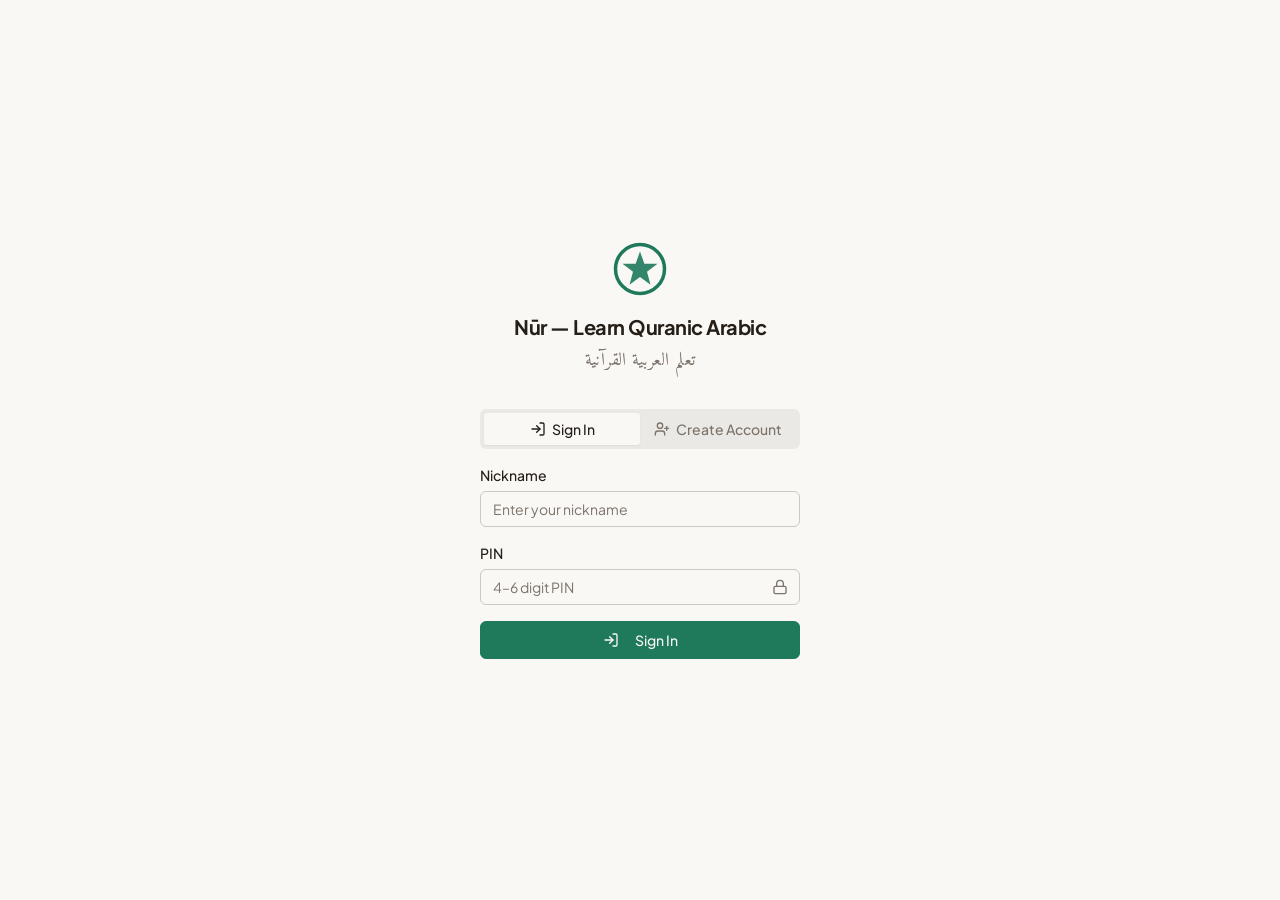
==== commit 6d860e20: "Major upgrade: login system, achievements, spaced repetition, streak tracking, root explorer, daily " ====
--- a/index.html
+++ b/index.html
@@ -23,8 +23,8 @@
     <link href="https://fonts.googleapis.com/css2?family=Plus+Jakarta+Sans:ital,wght@0,200..800;1,200..800&family=Amiri:ital,wght@0,400;0,700;1,400;1,700&display=swap" rel="stylesheet">
     <title>Nūr — Learn Quranic Arabic</title>
     <meta name="description" content="Learn Quranic Arabic through interactive game-like lessons. From beginner to fluent, master the vocabulary and grammar of the Holy Quran.">
-    <script type="module" crossorigin src="./assets/index-C_UPY695.js"></script>
-    <link rel="stylesheet" crossorigin href="./assets/index-BOoAmvS0.css">
+    <script type="module" crossorigin src="./assets/index-BhmfuaWJ.js"></script>
+    <link rel="stylesheet" crossorigin href="./assets/index-BwfhVBbX.css">
   </head>
   <body>
     <div id="root"></div>
--- a/assets/index-BwfhVBbX.css
+++ b/assets/index-BwfhVBbX.css
@@ -0,0 +1 @@
+*,:before,:after{--tw-border-spacing-x: 0;--tw-border-spacing-y: 0;--tw-translate-x: 0;--tw-translate-y: 0;--tw-rotate: 0;--tw-skew-x: 0;--tw-skew-y: 0;--tw-scale-x: 1;--tw-scale-y: 1;--tw-pan-x: ;--tw-pan-y: ;--tw-pinch-zoom: ;--tw-scroll-snap-strictness: proximity;--tw-gradient-from-position: ;--tw-gradient-via-position: ;--tw-gradient-to-position: ;--tw-ordinal: ;--tw-slashed-zero: ;--tw-numeric-figure: ;--tw-numeric-spacing: ;--tw-numeric-fraction: ;--tw-ring-inset: ;--tw-ring-offset-width: 0px;--tw-ring-offset-color: #fff;--tw-ring-color: rgb(59 130 246 / .5);--tw-ring-offset-shadow: 0 0 #0000;--tw-ring-shadow: 0 0 #0000;--tw-shadow: 0 0 #0000;--tw-shadow-colored: 0 0 #0000;--tw-blur: ;--tw-brightness: ;--tw-contrast: ;--tw-grayscale: ;--tw-hue-rotate: ;--tw-invert: ;--tw-saturate: ;--tw-sepia: ;--tw-drop-shadow: ;--tw-backdrop-blur: ;--tw-backdrop-brightness: ;--tw-backdrop-contrast: ;--tw-backdrop-grayscale: ;--tw-backdrop-hue-rotate: ;--tw-backdrop-invert: ;--tw-backdrop-opacity: ;--tw-backdrop-saturate: ;--tw-backdrop-sepia: ;--tw-contain-size: ;--tw-contain-layout: ;--tw-contain-paint: ;--tw-contain-style: }::backdrop{--tw-border-spacing-x: 0;--tw-border-spacing-y: 0;--tw-translate-x: 0;--tw-translate-y: 0;--tw-rotate: 0;--tw-skew-x: 0;--tw-skew-y: 0;--tw-scale-x: 1;--tw-scale-y: 1;--tw-pan-x: ;--tw-pan-y: ;--tw-pinch-zoom: ;--tw-scroll-snap-strictness: proximity;--tw-gradient-from-position: ;--tw-gradient-via-position: ;--tw-gradient-to-position: ;--tw-ordinal: ;--tw-slashed-zero: ;--tw-numeric-figure: ;--tw-numeric-spacing: ;--tw-numeric-fraction: ;--tw-ring-inset: ;--tw-ring-offset-width: 0px;--tw-ring-offset-color: #fff;--tw-ring-color: rgb(59 130 246 / .5);--tw-ring-offset-shadow: 0 0 #0000;--tw-ring-shadow: 0 0 #0000;--tw-shadow: 0 0 #0000;--tw-shadow-colored: 0 0 #0000;--tw-blur: ;--tw-brightness: ;--tw-contrast: ;--tw-grayscale: ;--tw-hue-rotate: ;--tw-invert: ;--tw-saturate: ;--tw-sepia: ;--tw-drop-shadow: ;--tw-backdrop-blur: ;--tw-backdrop-brightness: ;--tw-backdrop-contrast: ;--tw-backdrop-grayscale: ;--tw-backdrop-hue-rotate: ;--tw-backdrop-invert: ;--tw-backdrop-opacity: ;--tw-backdrop-saturate: ;--tw-backdrop-sepia: ;--tw-contain-size: ;--tw-contain-layout: ;--tw-contain-paint: ;--tw-contain-style: }*,:before,:after{box-sizing:border-box;border-width:0;border-style:solid;border-color:#e5e7eb}:before,:after{--tw-content: ""}html,:host{line-height:1.5;-webkit-text-size-adjust:100%;-moz-tab-size:4;-o-tab-size:4;tab-size:4;font-family:var(--font-sans);font-feature-settings:normal;font-variation-settings:normal;-webkit-tap-highlight-color:transparent}body{margin:0;line-height:inherit}hr{height:0;color:inherit;border-top-width:1px}abbr:where([title]){-webkit-text-decoration:underline dotted;text-decoration:underline dotted}h1,h2,h3,h4,h5,h6{font-size:inherit;font-weight:inherit}a{color:inherit;text-decoration:inherit}b,strong{font-weight:bolder}code,kbd,samp,pre{font-family:var(--font-mono);font-feature-settings:normal;font-variation-settings:normal;font-size:1em}small{font-size:80%}sub,sup{font-size:75%;line-height:0;position:relative;vertical-align:baseline}sub{bottom:-.25em}sup{top:-.5em}table{text-indent:0;border-color:inherit;border-collapse:collapse}button,input,optgroup,select,textarea{font-family:inherit;font-feature-settings:inherit;font-variation-settings:inherit;font-size:100%;font-weight:inherit;line-height:inherit;letter-spacing:inherit;color:inherit;margin:0;padding:0}button,select{text-transform:none}button,input:where([type=button]),input:where([type=reset]),input:where([type=submit]){-webkit-appearance:button;background-color:transparent;background-image:none}:-moz-focusring{outline:auto}:-moz-ui-invalid{box-shadow:none}progress{vertical-align:baseline}::-webkit-inner-spin-button,::-webkit-outer-spin-button{height:auto}[type=search]{-webkit-appearance:textfield;outline-offset:-2px}::-webkit-search-decoration{-webkit-appearance:none}::-webkit-file-upload-button{-webkit-appearance:button;font:inherit}summary{display:list-item}blockquote,dl,dd,h1,h2,h3,h4,h5,h6,hr,figure,p,pre{margin:0}fieldset{margin:0;padding:0}legend{padding:0}ol,ul,menu{list-style:none;margin:0;padding:0}dialog{padding:0}textarea{resize:vertical}input::-moz-placeholder,textarea::-moz-placeholder{opacity:1;color:#9ca3af}input::placeholder,textarea::placeholder{opacity:1;color:#9ca3af}button,[role=button]{cursor:pointer}:disabled{cursor:default}img,svg,video,canvas,audio,iframe,embed,object{display:block;vertical-align:middle}img,video{max-width:100%;height:auto}[hidden]:where(:not([hidden=until-found])){display:none}*{--tw-border-opacity: 1;border-color:hsl(var(--border) / var(--tw-border-opacity, 1))}body{--tw-bg-opacity: 1;background-color:hsl(var(--background) / var(--tw-bg-opacity, 1));font-family:var(--font-sans);--tw-text-opacity: 1;color:hsl(var(--foreground) / var(--tw-text-opacity, 1));-webkit-font-smoothing:antialiased;-moz-osx-font-smoothing:grayscale}.sr-only{position:absolute;width:1px;height:1px;padding:0;margin:-1px;overflow:hidden;clip:rect(0,0,0,0);white-space:nowrap;border-width:0}.pointer-events-none{pointer-events:none}.pointer-events-auto{pointer-events:auto}.visible{visibility:visible}.invisible{visibility:hidden}.fixed{position:fixed}.absolute{position:absolute}.relative{position:relative}.sticky{position:sticky}.inset-0{inset:0}.inset-x-0{left:0;right:0}.inset-y-0{top:0;bottom:0}.-bottom-12{bottom:-3rem}.-left-12{left:-3rem}.-right-12{right:-3rem}.-top-12{top:-3rem}.bottom-0{bottom:0}.left-0{left:0}.left-1{left:.25rem}.left-1\/2{left:50%}.left-2{left:.5rem}.left-\[50\%\]{left:50%}.right-0{right:0}.right-1{right:.25rem}.right-2{right:.5rem}.right-3{right:.75rem}.right-4{right:1rem}.top-0{top:0}.top-1\.5{top:.375rem}.top-1\/2{top:50%}.top-2{top:.5rem}.top-3\.5{top:.875rem}.top-4{top:1rem}.top-\[1px\]{top:1px}.top-\[50\%\]{top:50%}.top-\[60\%\]{top:60%}.top-full{top:100%}.z-10{z-index:10}.z-20{z-index:20}.z-50{z-index:50}.z-\[100\]{z-index:100}.z-\[1\]{z-index:1}.-mx-1{margin-left:-.25rem;margin-right:-.25rem}.mx-2{margin-left:.5rem;margin-right:.5rem}.mx-3\.5{margin-left:.875rem;margin-right:.875rem}.mx-4{margin-left:1rem;margin-right:1rem}.mx-auto{margin-left:auto;margin-right:auto}.my-0\.5{margin-top:.125rem;margin-bottom:.125rem}.my-1{margin-top:.25rem;margin-bottom:.25rem}.-ml-4{margin-left:-1rem}.-mt-4{margin-top:-1rem}.mb-0\.5{margin-bottom:.125rem}.mb-1{margin-bottom:.25rem}.mb-1\.5{margin-bottom:.375rem}.mb-2{margin-bottom:.5rem}.mb-3{margin-bottom:.75rem}.mb-4{margin-bottom:1rem}.mb-6{margin-bottom:1.5rem}.mb-8{margin-bottom:2rem}.ml-1{margin-left:.25rem}.ml-5{margin-left:1.25rem}.ml-auto{margin-left:auto}.mr-1{margin-right:.25rem}.mr-1\.5{margin-right:.375rem}.mr-2{margin-right:.5rem}.mt-0\.5{margin-top:.125rem}.mt-1{margin-top:.25rem}.mt-1\.5{margin-top:.375rem}.mt-2{margin-top:.5rem}.mt-24{margin-top:6rem}.mt-3{margin-top:.75rem}.mt-4{margin-top:1rem}.mt-6{margin-top:1.5rem}.mt-8{margin-top:2rem}.mt-auto{margin-top:auto}.block{display:block}.flex{display:flex}.inline-flex{display:inline-flex}.table{display:table}.grid{display:grid}.hidden{display:none}.aspect-square{aspect-ratio:1 / 1}.aspect-video{aspect-ratio:16 / 9}.size-4{width:1rem;height:1rem}.h-1\.5{height:.375rem}.h-10{height:2.5rem}.h-11{height:2.75rem}.h-12{height:3rem}.h-14{height:3.5rem}.h-16{height:4rem}.h-2{height:.5rem}.h-2\.5{height:.625rem}.h-3{height:.75rem}.h-3\.5{height:.875rem}.h-4{height:1rem}.h-5{height:1.25rem}.h-6{height:1.5rem}.h-7{height:1.75rem}.h-8{height:2rem}.h-9{height:2.25rem}.h-\[1px\]{height:1px}.h-\[var\(--radix-navigation-menu-viewport-height\)\]{height:var(--radix-navigation-menu-viewport-height)}.h-\[var\(--radix-select-trigger-height\)\]{height:var(--radix-select-trigger-height)}.h-auto{height:auto}.h-full{height:100%}.h-px{height:1px}.h-svh{height:100svh}.max-h-\[--radix-context-menu-content-available-height\]{max-height:var(--radix-context-menu-content-available-height)}.max-h-\[--radix-select-content-available-height\]{max-height:var(--radix-select-content-available-height)}.max-h-\[300px\]{max-height:300px}.max-h-\[var\(--radix-dropdown-menu-content-available-height\)\]{max-height:var(--radix-dropdown-menu-content-available-height)}.max-h-screen{max-height:100vh}.min-h-0{min-height:0px}.min-h-10{min-height:2.5rem}.min-h-8{min-height:2rem}.min-h-9{min-height:2.25rem}.min-h-\[80px\]{min-height:80px}.min-h-screen{min-height:100vh}.min-h-svh{min-height:100svh}.w-0{width:0px}.w-1{width:.25rem}.w-10{width:2.5rem}.w-11{width:2.75rem}.w-12{width:3rem}.w-14{width:3.5rem}.w-16{width:4rem}.w-2{width:.5rem}.w-2\.5{width:.625rem}.w-3{width:.75rem}.w-3\.5{width:.875rem}.w-3\/4{width:75%}.w-4{width:1rem}.w-5{width:1.25rem}.w-6{width:1.5rem}.w-64{width:16rem}.w-7{width:1.75rem}.w-72{width:18rem}.w-8{width:2rem}.w-9{width:2.25rem}.w-\[100px\]{width:100px}.w-\[1px\]{width:1px}.w-\[var\(--sidebar-width\)\]{width:var(--sidebar-width)}.w-auto{width:auto}.w-full{width:100%}.w-max{width:-moz-max-content;width:max-content}.w-px{width:1px}.min-w-0{min-width:0px}.min-w-10{min-width:2.5rem}.min-w-11{min-width:2.75rem}.min-w-5{min-width:1.25rem}.min-w-9{min-width:2.25rem}.min-w-\[12rem\]{min-width:12rem}.min-w-\[8rem\]{min-width:8rem}.min-w-\[var\(--radix-select-trigger-width\)\]{min-width:var(--radix-select-trigger-width)}.max-w-\[var\(--skeleton-width\)\]{max-width:var(--skeleton-width)}.max-w-lg{max-width:32rem}.max-w-max{max-width:-moz-max-content;max-width:max-content}.max-w-md{max-width:28rem}.max-w-sm{max-width:24rem}.max-w-xs{max-width:20rem}.flex-1{flex:1 1 0%}.shrink{flex-shrink:1}.shrink-0{flex-shrink:0}.grow{flex-grow:1}.grow-0{flex-grow:0}.basis-full{flex-basis:100%}.caption-bottom{caption-side:bottom}.border-collapse{border-collapse:collapse}.origin-\[--radix-context-menu-content-transform-origin\]{transform-origin:var(--radix-context-menu-content-transform-origin)}.origin-\[--radix-dropdown-menu-content-transform-origin\]{transform-origin:var(--radix-dropdown-menu-content-transform-origin)}.origin-\[--radix-hover-card-content-transform-origin\]{transform-origin:var(--radix-hover-card-content-transform-origin)}.origin-\[--radix-menubar-content-transform-origin\]{transform-origin:var(--radix-menubar-content-transform-origin)}.origin-\[--radix-popover-content-transform-origin\]{transform-origin:var(--radix-popover-content-transform-origin)}.origin-\[--radix-select-content-transform-origin\]{transform-origin:var(--radix-select-content-transform-origin)}.origin-\[--radix-tooltip-content-transform-origin\]{transform-origin:var(--radix-tooltip-content-transform-origin)}.-translate-x-1\/2{--tw-translate-x: -50%;transform:translate(var(--tw-translate-x),var(--tw-translate-y)) rotate(var(--tw-rotate)) skew(var(--tw-skew-x)) skewY(var(--tw-skew-y)) scaleX(var(--tw-scale-x)) scaleY(var(--tw-scale-y))}.-translate-x-px{--tw-translate-x: -1px;transform:translate(var(--tw-translate-x),var(--tw-translate-y)) rotate(var(--tw-rotate)) skew(var(--tw-skew-x)) skewY(var(--tw-skew-y)) scaleX(var(--tw-scale-x)) scaleY(var(--tw-scale-y))}.-translate-y-1\/2{--tw-translate-y: -50%;transform:translate(var(--tw-translate-x),var(--tw-translate-y)) rotate(var(--tw-rotate)) skew(var(--tw-skew-x)) skewY(var(--tw-skew-y)) scaleX(var(--tw-scale-x)) scaleY(var(--tw-scale-y))}.translate-x-\[-50\%\]{--tw-translate-x: -50%;transform:translate(var(--tw-translate-x),var(--tw-translate-y)) rotate(var(--tw-rotate)) skew(var(--tw-skew-x)) skewY(var(--tw-skew-y)) scaleX(var(--tw-scale-x)) scaleY(var(--tw-scale-y))}.translate-x-px{--tw-translate-x: 1px;transform:translate(var(--tw-translate-x),var(--tw-translate-y)) rotate(var(--tw-rotate)) skew(var(--tw-skew-x)) skewY(var(--tw-skew-y)) scaleX(var(--tw-scale-x)) scaleY(var(--tw-scale-y))}.translate-y-\[-50\%\]{--tw-translate-y: -50%;transform:translate(var(--tw-translate-x),var(--tw-translate-y)) rotate(var(--tw-rotate)) skew(var(--tw-skew-x)) skewY(var(--tw-skew-y)) scaleX(var(--tw-scale-x)) scaleY(var(--tw-scale-y))}.rotate-45{--tw-rotate: 45deg;transform:translate(var(--tw-translate-x),var(--tw-translate-y)) rotate(var(--tw-rotate)) skew(var(--tw-skew-x)) skewY(var(--tw-skew-y)) scaleX(var(--tw-scale-x)) scaleY(var(--tw-scale-y))}.rotate-90{--tw-rotate: 90deg;transform:translate(var(--tw-translate-x),var(--tw-translate-y)) rotate(var(--tw-rotate)) skew(var(--tw-skew-x)) skewY(var(--tw-skew-y)) scaleX(var(--tw-scale-x)) scaleY(var(--tw-scale-y))}.transform{transform:translate(var(--tw-translate-x),var(--tw-translate-y)) rotate(var(--tw-rotate)) skew(var(--tw-skew-x)) skewY(var(--tw-skew-y)) scaleX(var(--tw-scale-x)) scaleY(var(--tw-scale-y))}@keyframes pulse{50%{opacity:.5}}.animate-pulse{animation:pulse 2s cubic-bezier(.4,0,.6,1) infinite}@keyframes spin{to{transform:rotate(360deg)}}.animate-spin{animation:spin 1s linear infinite}.cursor-default{cursor:default}.cursor-not-allowed{cursor:not-allowed}.cursor-pointer{cursor:pointer}.touch-none{touch-action:none}.select-none{-webkit-user-select:none;-moz-user-select:none;user-select:none}.list-none{list-style-type:none}.grid-cols-2{grid-template-columns:repeat(2,minmax(0,1fr))}.grid-cols-3{grid-template-columns:repeat(3,minmax(0,1fr))}.flex-row{flex-direction:row}.flex-col{flex-direction:column}.flex-col-reverse{flex-direction:column-reverse}.flex-wrap{flex-wrap:wrap}.items-start{align-items:flex-start}.items-end{align-items:flex-end}.items-center{align-items:center}.items-stretch{align-items:stretch}.justify-center{justify-content:center}.justify-between{justify-content:space-between}.gap-0\.5{gap:.125rem}.gap-1{gap:.25rem}.gap-1\.5{gap:.375rem}.gap-2{gap:.5rem}.gap-3{gap:.75rem}.gap-4{gap:1rem}.gap-6{gap:1.5rem}.space-x-1>:not([hidden])~:not([hidden]){--tw-space-x-reverse: 0;margin-right:calc(.25rem * var(--tw-space-x-reverse));margin-left:calc(.25rem * calc(1 - var(--tw-space-x-reverse)))}.space-x-4>:not([hidden])~:not([hidden]){--tw-space-x-reverse: 0;margin-right:calc(1rem * var(--tw-space-x-reverse));margin-left:calc(1rem * calc(1 - var(--tw-space-x-reverse)))}.space-y-1>:not([hidden])~:not([hidden]){--tw-space-y-reverse: 0;margin-top:calc(.25rem * calc(1 - var(--tw-space-y-reverse)));margin-bottom:calc(.25rem * var(--tw-space-y-reverse))}.space-y-1\.5>:not([hidden])~:not([hidden]){--tw-space-y-reverse: 0;margin-top:calc(.375rem * calc(1 - var(--tw-space-y-reverse)));margin-bottom:calc(.375rem * var(--tw-space-y-reverse))}.space-y-2>:not([hidden])~:not([hidden]){--tw-space-y-reverse: 0;margin-top:calc(.5rem * calc(1 - var(--tw-space-y-reverse)));margin-bottom:calc(.5rem * var(--tw-space-y-reverse))}.space-y-2\.5>:not([hidden])~:not([hidden]){--tw-space-y-reverse: 0;margin-top:calc(.625rem * calc(1 - var(--tw-space-y-reverse)));margin-bottom:calc(.625rem * var(--tw-space-y-reverse))}.space-y-3>:not([hidden])~:not([hidden]){--tw-space-y-reverse: 0;margin-top:calc(.75rem * calc(1 - var(--tw-space-y-reverse)));margin-bottom:calc(.75rem * var(--tw-space-y-reverse))}.space-y-4>:not([hidden])~:not([hidden]){--tw-space-y-reverse: 0;margin-top:calc(1rem * calc(1 - var(--tw-space-y-reverse)));margin-bottom:calc(1rem * var(--tw-space-y-reverse))}.space-y-8>:not([hidden])~:not([hidden]){--tw-space-y-reverse: 0;margin-top:calc(2rem * calc(1 - var(--tw-space-y-reverse)));margin-bottom:calc(2rem * var(--tw-space-y-reverse))}.overflow-auto{overflow:auto}.overflow-hidden{overflow:hidden}.overflow-y-auto{overflow-y:auto}.overflow-x-hidden{overflow-x:hidden}.truncate{overflow:hidden;text-overflow:ellipsis;white-space:nowrap}.whitespace-nowrap{white-space:nowrap}.break-words{overflow-wrap:break-word}.rounded-2xl{border-radius:1rem}.rounded-\[2px\]{border-radius:2px}.rounded-\[inherit\]{border-radius:inherit}.rounded-full{border-radius:9999px}.rounded-lg{border-radius:.5625rem}.rounded-md{border-radius:.375rem}.rounded-sm{border-radius:.1875rem}.rounded-xl{border-radius:.75rem}.rounded-t-\[10px\]{border-top-left-radius:10px;border-top-right-radius:10px}.rounded-tl-sm{border-top-left-radius:.1875rem}.border{border-width:1px}.border-2{border-width:2px}.border-\[1\.5px\]{border-width:1.5px}.border-y{border-top-width:1px;border-bottom-width:1px}.border-b{border-bottom-width:1px}.border-l{border-left-width:1px}.border-l-2{border-left-width:2px}.border-r{border-right-width:1px}.border-t{border-top-width:1px}.border-dashed{border-style:dashed}.border-\[--color-border\]{border-color:var(--color-border)}.border-amber-500\/20{border-color:#f59e0b33}.border-border{--tw-border-opacity: 1;border-color:hsl(var(--border) / var(--tw-border-opacity, 1))}.border-border\/50{border-color:hsl(var(--border) / .5)}.border-card-border{--tw-border-opacity: 1;border-color:hsl(var(--card-border) / var(--tw-border-opacity, 1))}.border-destructive{--tw-border-opacity: 1;border-color:hsl(var(--destructive) / var(--tw-border-opacity, 1))}.border-destructive-border{border-color:var(--destructive-border)}.border-destructive\/50{border-color:hsl(var(--destructive) / .5)}.border-green-300{--tw-border-opacity: 1;border-color:rgb(134 239 172 / var(--tw-border-opacity, 1))}.border-green-500{--tw-border-opacity: 1;border-color:rgb(34 197 94 / var(--tw-border-opacity, 1))}.border-green-500\/20{border-color:#22c55e33}.border-green-500\/50{border-color:#22c55e80}.border-input{--tw-border-opacity: 1;border-color:hsl(var(--input) / var(--tw-border-opacity, 1))}.border-orange-500\/20{border-color:#f9731633}.border-primary{--tw-border-opacity: 1;border-color:hsl(var(--primary) / var(--tw-border-opacity, 1))}.border-primary-border{border-color:var(--primary-border)}.border-primary\/10{border-color:hsl(var(--primary) / .1)}.border-primary\/20{border-color:hsl(var(--primary) / .2)}.border-primary\/30{border-color:hsl(var(--primary) / .3)}.border-primary\/50{border-color:hsl(var(--primary) / .5)}.border-purple-500\/20{border-color:#a855f733}.border-red-300{--tw-border-opacity: 1;border-color:rgb(252 165 165 / var(--tw-border-opacity, 1))}.border-red-500{--tw-border-opacity: 1;border-color:rgb(239 68 68 / var(--tw-border-opacity, 1))}.border-red-500\/50{border-color:#ef444480}.border-secondary-border{border-color:var(--secondary-border)}.border-sidebar-border{--tw-border-opacity: 1;border-color:hsl(var(--sidebar-border) / var(--tw-border-opacity, 1))}.border-transparent{border-color:transparent}.border-l-transparent{border-left-color:transparent}.border-t-transparent{border-top-color:transparent}.bg-\[--color-bg\]{background-color:var(--color-bg)}.bg-accent{--tw-bg-opacity: 1;background-color:hsl(var(--accent) / var(--tw-bg-opacity, 1))}.bg-amber-500\/10{background-color:#f59e0b1a}.bg-amber-500\/5{background-color:#f59e0b0d}.bg-background{--tw-bg-opacity: 1;background-color:hsl(var(--background) / var(--tw-bg-opacity, 1))}.bg-background\/80{background-color:hsl(var(--background) / .8)}.bg-black\/80{background-color:#000c}.bg-border{--tw-bg-opacity: 1;background-color:hsl(var(--border) / var(--tw-bg-opacity, 1))}.bg-card{--tw-bg-opacity: 1;background-color:hsl(var(--card) / var(--tw-bg-opacity, 1))}.bg-destructive{--tw-bg-opacity: 1;background-color:hsl(var(--destructive) / var(--tw-bg-opacity, 1))}.bg-foreground{--tw-bg-opacity: 1;background-color:hsl(var(--foreground) / var(--tw-bg-opacity, 1))}.bg-gray-50{--tw-bg-opacity: 1;background-color:rgb(249 250 251 / var(--tw-bg-opacity, 1))}.bg-green-500{--tw-bg-opacity: 1;background-color:rgb(34 197 94 / var(--tw-bg-opacity, 1))}.bg-green-500\/10{background-color:#22c55e1a}.bg-green-500\/5{background-color:#22c55e0d}.bg-green-600{--tw-bg-opacity: 1;background-color:rgb(22 163 74 / var(--tw-bg-opacity, 1))}.bg-muted{--tw-bg-opacity: 1;background-color:hsl(var(--muted) / var(--tw-bg-opacity, 1))}.bg-muted\/30{background-color:hsl(var(--muted) / .3)}.bg-muted\/50{background-color:hsl(var(--muted) / .5)}.bg-orange-500\/10{background-color:#f973161a}.bg-orange-500\/5{background-color:#f973160d}.bg-popover{--tw-bg-opacity: 1;background-color:hsl(var(--popover) / var(--tw-bg-opacity, 1))}.bg-primary{--tw-bg-opacity: 1;background-color:hsl(var(--primary) / var(--tw-bg-opacity, 1))}.bg-primary\/10{background-color:hsl(var(--primary) / .1)}.bg-primary\/5{background-color:hsl(var(--primary) / .05)}.bg-purple-500\/10{background-color:#a855f71a}.bg-purple-500\/5{background-color:#a855f70d}.bg-red-500{--tw-bg-opacity: 1;background-color:rgb(239 68 68 / var(--tw-bg-opacity, 1))}.bg-red-500\/10{background-color:#ef44441a}.bg-secondary{--tw-bg-opacity: 1;background-color:hsl(var(--secondary) / var(--tw-bg-opacity, 1))}.bg-sidebar{--tw-bg-opacity: 1;background-color:hsl(var(--sidebar) / var(--tw-bg-opacity, 1))}.bg-sidebar-border{--tw-bg-opacity: 1;background-color:hsl(var(--sidebar-border) / var(--tw-bg-opacity, 1))}.bg-transparent{background-color:transparent}.fill-amber-500{fill:#f59e0b}.fill-current{fill:currentColor}.p-0{padding:0}.p-1{padding:.25rem}.p-1\.5{padding:.375rem}.p-2{padding:.5rem}.p-2\.5{padding:.625rem}.p-3{padding:.75rem}.p-3\.5{padding:.875rem}.p-4{padding:1rem}.p-6{padding:1.5rem}.p-\[1px\]{padding:1px}.px-1{padding-left:.25rem;padding-right:.25rem}.px-2{padding-left:.5rem;padding-right:.5rem}.px-2\.5{padding-left:.625rem;padding-right:.625rem}.px-3{padding-left:.75rem;padding-right:.75rem}.px-4{padding-left:1rem;padding-right:1rem}.px-5{padding-left:1.25rem;padding-right:1.25rem}.px-8{padding-left:2rem;padding-right:2rem}.py-0\.5{padding-top:.125rem;padding-bottom:.125rem}.py-1{padding-top:.25rem;padding-bottom:.25rem}.py-1\.5{padding-top:.375rem;padding-bottom:.375rem}.py-2{padding-top:.5rem;padding-bottom:.5rem}.py-3{padding-top:.75rem;padding-bottom:.75rem}.py-4{padding-top:1rem;padding-bottom:1rem}.py-6{padding-top:1.5rem;padding-bottom:1.5rem}.pb-24{padding-bottom:6rem}.pb-3{padding-bottom:.75rem}.pb-4{padding-bottom:1rem}.pl-2\.5{padding-left:.625rem}.pl-4{padding-left:1rem}.pl-6{padding-left:1.5rem}.pl-8{padding-left:2rem}.pr-2{padding-right:.5rem}.pr-2\.5{padding-right:.625rem}.pr-8{padding-right:2rem}.pt-0{padding-top:0}.pt-1{padding-top:.25rem}.pt-3{padding-top:.75rem}.pt-4{padding-top:1rem}.pt-6{padding-top:1.5rem}.text-left{text-align:left}.text-center{text-align:center}.align-middle{vertical-align:middle}.font-mono{font-family:var(--font-mono)}.text-2xl{font-size:1.5rem;line-height:2rem}.text-3xl{font-size:1.875rem;line-height:2.25rem}.text-4xl{font-size:2.25rem;line-height:2.5rem}.text-\[0\.8rem\]{font-size:.8rem}.text-\[10px\]{font-size:10px}.text-base{font-size:1rem;line-height:1.5rem}.text-lg{font-size:1.125rem;line-height:1.75rem}.text-sm{font-size:.875rem;line-height:1.25rem}.text-xl{font-size:1.25rem;line-height:1.75rem}.text-xs{font-size:.75rem;line-height:1rem}.font-bold{font-weight:700}.font-medium{font-weight:500}.font-normal{font-weight:400}.font-semibold{font-weight:600}.uppercase{text-transform:uppercase}.italic{font-style:italic}.tabular-nums{--tw-numeric-spacing: tabular-nums;font-variant-numeric:var(--tw-ordinal) var(--tw-slashed-zero) var(--tw-numeric-figure) var(--tw-numeric-spacing) var(--tw-numeric-fraction)}.leading-none{line-height:1}.leading-relaxed{line-height:1.625}.leading-snug{line-height:1.375}.leading-tight{line-height:1.25}.tracking-tight{letter-spacing:-.025em}.tracking-wide{letter-spacing:.025em}.tracking-widest{letter-spacing:.1em}.text-accent-foreground{--tw-text-opacity: 1;color:hsl(var(--accent-foreground) / var(--tw-text-opacity, 1))}.text-amber-500{--tw-text-opacity: 1;color:rgb(245 158 11 / var(--tw-text-opacity, 1))}.text-amber-600{--tw-text-opacity: 1;color:rgb(217 119 6 / var(--tw-text-opacity, 1))}.text-card-foreground{--tw-text-opacity: 1;color:hsl(var(--card-foreground) / var(--tw-text-opacity, 1))}.text-current{color:currentColor}.text-destructive{--tw-text-opacity: 1;color:hsl(var(--destructive) / var(--tw-text-opacity, 1))}.text-destructive-foreground{--tw-text-opacity: 1;color:hsl(var(--destructive-foreground) / var(--tw-text-opacity, 1))}.text-foreground{--tw-text-opacity: 1;color:hsl(var(--foreground) / var(--tw-text-opacity, 1))}.text-foreground\/50{color:hsl(var(--foreground) / .5)}.text-gray-600{--tw-text-opacity: 1;color:rgb(75 85 99 / var(--tw-text-opacity, 1))}.text-gray-900{--tw-text-opacity: 1;color:rgb(17 24 39 / var(--tw-text-opacity, 1))}.text-green-600{--tw-text-opacity: 1;color:rgb(22 163 74 / var(--tw-text-opacity, 1))}.text-green-700{--tw-text-opacity: 1;color:rgb(21 128 61 / var(--tw-text-opacity, 1))}.text-muted-foreground{--tw-text-opacity: 1;color:hsl(var(--muted-foreground) / var(--tw-text-opacity, 1))}.text-muted-foreground\/20{color:hsl(var(--muted-foreground) / .2)}.text-muted-foreground\/30{color:hsl(var(--muted-foreground) / .3)}.text-muted-foreground\/40{color:hsl(var(--muted-foreground) / .4)}.text-orange-500{--tw-text-opacity: 1;color:rgb(249 115 22 / var(--tw-text-opacity, 1))}.text-orange-700{--tw-text-opacity: 1;color:rgb(194 65 12 / var(--tw-text-opacity, 1))}.text-popover-foreground{--tw-text-opacity: 1;color:hsl(var(--popover-foreground) / var(--tw-text-opacity, 1))}.text-primary{--tw-text-opacity: 1;color:hsl(var(--primary) / var(--tw-text-opacity, 1))}.text-primary-foreground{--tw-text-opacity: 1;color:hsl(var(--primary-foreground) / var(--tw-text-opacity, 1))}.text-purple-600{--tw-text-opacity: 1;color:rgb(147 51 234 / var(--tw-text-opacity, 1))}.text-red-500{--tw-text-opacity: 1;color:rgb(239 68 68 / var(--tw-text-opacity, 1))}.text-red-600{--tw-text-opacity: 1;color:rgb(220 38 38 / var(--tw-text-opacity, 1))}.text-red-700{--tw-text-opacity: 1;color:rgb(185 28 28 / var(--tw-text-opacity, 1))}.text-secondary-foreground{--tw-text-opacity: 1;color:hsl(var(--secondary-foreground) / var(--tw-text-opacity, 1))}.text-sidebar-foreground{--tw-text-opacity: 1;color:hsl(var(--sidebar-foreground) / var(--tw-text-opacity, 1))}.text-sidebar-foreground\/70{color:hsl(var(--sidebar-foreground) / .7)}.text-white{--tw-text-opacity: 1;color:rgb(255 255 255 / var(--tw-text-opacity, 1))}.text-yellow-500{--tw-text-opacity: 1;color:rgb(234 179 8 / var(--tw-text-opacity, 1))}.opacity-0{opacity:0}.opacity-50{opacity:.5}.opacity-60{opacity:.6}.opacity-70{opacity:.7}.opacity-90{opacity:.9}.shadow-\[0_0_0_1px_hsl\(var\(--sidebar-border\)\)\]{--tw-shadow: 0 0 0 1px hsl(var(--sidebar-border));--tw-shadow-colored: 0 0 0 1px var(--tw-shadow-color);box-shadow:var(--tw-ring-offset-shadow, 0 0 #0000),var(--tw-ring-shadow, 0 0 #0000),var(--tw-shadow)}.shadow-lg{--tw-shadow: 0 10px 15px -3px rgb(0 0 0 / .1), 0 4px 6px -4px rgb(0 0 0 / .1);--tw-shadow-colored: 0 10px 15px -3px var(--tw-shadow-color), 0 4px 6px -4px var(--tw-shadow-color);box-shadow:var(--tw-ring-offset-shadow, 0 0 #0000),var(--tw-ring-shadow, 0 0 #0000),var(--tw-shadow)}.shadow-md{--tw-shadow: 0 4px 6px -1px rgb(0 0 0 / .1), 0 2px 4px -2px rgb(0 0 0 / .1);--tw-shadow-colored: 0 4px 6px -1px var(--tw-shadow-color), 0 2px 4px -2px var(--tw-shadow-color);box-shadow:var(--tw-ring-offset-shadow, 0 0 #0000),var(--tw-ring-shadow, 0 0 #0000),var(--tw-shadow)}.shadow-none{--tw-shadow: 0 0 #0000;--tw-shadow-colored: 0 0 #0000;box-shadow:var(--tw-ring-offset-shadow, 0 0 #0000),var(--tw-ring-shadow, 0 0 #0000),var(--tw-shadow)}.shadow-sm{--tw-shadow: 0 1px 2px 0 rgb(0 0 0 / .05);--tw-shadow-colored: 0 1px 2px 0 var(--tw-shadow-color);box-shadow:var(--tw-ring-offset-shadow, 0 0 #0000),var(--tw-ring-shadow, 0 0 #0000),var(--tw-shadow)}.shadow-xl{--tw-shadow: 0 20px 25px -5px rgb(0 0 0 / .1), 0 8px 10px -6px rgb(0 0 0 / .1);--tw-shadow-colored: 0 20px 25px -5px var(--tw-shadow-color), 0 8px 10px -6px var(--tw-shadow-color);box-shadow:var(--tw-ring-offset-shadow, 0 0 #0000),var(--tw-ring-shadow, 0 0 #0000),var(--tw-shadow)}.outline-none{outline:2px solid transparent;outline-offset:2px}.outline{outline-style:solid}.outline-2{outline-width:2px}.outline-offset-2{outline-offset:2px}.outline-transparent{outline-color:transparent}.ring{--tw-ring-offset-shadow: var(--tw-ring-inset) 0 0 0 var(--tw-ring-offset-width) var(--tw-ring-offset-color);--tw-ring-shadow: var(--tw-ring-inset) 0 0 0 calc(3px + var(--tw-ring-offset-width)) var(--tw-ring-color);box-shadow:var(--tw-ring-offset-shadow),var(--tw-ring-shadow),var(--tw-shadow, 0 0 #0000)}.ring-0{--tw-ring-offset-shadow: var(--tw-ring-inset) 0 0 0 var(--tw-ring-offset-width) var(--tw-ring-offset-color);--tw-ring-shadow: var(--tw-ring-inset) 0 0 0 calc(0px + var(--tw-ring-offset-width)) var(--tw-ring-color);box-shadow:var(--tw-ring-offset-shadow),var(--tw-ring-shadow),var(--tw-shadow, 0 0 #0000)}.ring-2{--tw-ring-offset-shadow: var(--tw-ring-inset) 0 0 0 var(--tw-ring-offset-width) var(--tw-ring-offset-color);--tw-ring-shadow: var(--tw-ring-inset) 0 0 0 calc(2px + var(--tw-ring-offset-width)) var(--tw-ring-color);box-shadow:var(--tw-ring-offset-shadow),var(--tw-ring-shadow),var(--tw-shadow, 0 0 #0000)}.ring-ring{--tw-ring-opacity: 1;--tw-ring-color: hsl(var(--ring) / var(--tw-ring-opacity, 1))}.ring-sidebar-ring{--tw-ring-opacity: 1;--tw-ring-color: hsl(var(--sidebar-ring) / var(--tw-ring-opacity, 1))}.ring-offset-background{--tw-ring-offset-color: hsl(var(--background) / 1)}.grayscale{--tw-grayscale: grayscale(100%);filter:var(--tw-blur) var(--tw-brightness) var(--tw-contrast) var(--tw-grayscale) var(--tw-hue-rotate) var(--tw-invert) var(--tw-saturate) var(--tw-sepia) var(--tw-drop-shadow)}.filter{filter:var(--tw-blur) var(--tw-brightness) var(--tw-contrast) var(--tw-grayscale) var(--tw-hue-rotate) var(--tw-invert) var(--tw-saturate) var(--tw-sepia) var(--tw-drop-shadow)}.backdrop-blur-md{--tw-backdrop-blur: blur(12px);-webkit-backdrop-filter:var(--tw-backdrop-blur) var(--tw-backdrop-brightness) var(--tw-backdrop-contrast) var(--tw-backdrop-grayscale) var(--tw-backdrop-hue-rotate) var(--tw-backdrop-invert) var(--tw-backdrop-opacity) var(--tw-backdrop-saturate) var(--tw-backdrop-sepia);backdrop-filter:var(--tw-backdrop-blur) var(--tw-backdrop-brightness) var(--tw-backdrop-contrast) var(--tw-backdrop-grayscale) var(--tw-backdrop-hue-rotate) var(--tw-backdrop-invert) var(--tw-backdrop-opacity) var(--tw-backdrop-saturate) var(--tw-backdrop-sepia)}.transition{transition-property:color,background-color,border-color,text-decoration-color,fill,stroke,opacity,box-shadow,transform,filter,backdrop-filter;transition-timing-function:cubic-bezier(.4,0,.2,1);transition-duration:.15s}.transition-\[left\,right\,width\]{transition-property:left,right,width;transition-timing-function:cubic-bezier(.4,0,.2,1);transition-duration:.15s}.transition-\[margin\,opacity\]{transition-property:margin,opacity;transition-timing-function:cubic-bezier(.4,0,.2,1);transition-duration:.15s}.transition-\[width\,height\,padding\]{transition-property:width,height,padding;transition-timing-function:cubic-bezier(.4,0,.2,1);transition-duration:.15s}.transition-\[width\]{transition-property:width;transition-timing-function:cubic-bezier(.4,0,.2,1);transition-duration:.15s}.transition-all{transition-property:all;transition-timing-function:cubic-bezier(.4,0,.2,1);transition-duration:.15s}.transition-colors{transition-property:color,background-color,border-color,text-decoration-color,fill,stroke;transition-timing-function:cubic-bezier(.4,0,.2,1);transition-duration:.15s}.transition-opacity{transition-property:opacity;transition-timing-function:cubic-bezier(.4,0,.2,1);transition-duration:.15s}.transition-transform{transition-property:transform;transition-timing-function:cubic-bezier(.4,0,.2,1);transition-duration:.15s}.duration-1000{transition-duration:1s}.duration-200{transition-duration:.2s}.duration-500{transition-duration:.5s}.ease-in-out{transition-timing-function:cubic-bezier(.4,0,.2,1)}.ease-linear{transition-timing-function:linear}@keyframes enter{0%{opacity:var(--tw-enter-opacity, 1);transform:translate3d(var(--tw-enter-translate-x, 0),var(--tw-enter-translate-y, 0),0) scale3d(var(--tw-enter-scale, 1),var(--tw-enter-scale, 1),var(--tw-enter-scale, 1)) rotate(var(--tw-enter-rotate, 0))}}@keyframes exit{to{opacity:var(--tw-exit-opacity, 1);transform:translate3d(var(--tw-exit-translate-x, 0),var(--tw-exit-translate-y, 0),0) scale3d(var(--tw-exit-scale, 1),var(--tw-exit-scale, 1),var(--tw-exit-scale, 1)) rotate(var(--tw-exit-rotate, 0))}}.animate-in{animation-name:enter;animation-duration:.15s;--tw-enter-opacity: initial;--tw-enter-scale: initial;--tw-enter-rotate: initial;--tw-enter-translate-x: initial;--tw-enter-translate-y: initial}.fade-in,.fade-in-0{--tw-enter-opacity: 0}.fade-in-80{--tw-enter-opacity: .8}.zoom-in-95{--tw-enter-scale: .95}.slide-in-from-top{--tw-enter-translate-y: -100%}.duration-1000{animation-duration:1s}.duration-200{animation-duration:.2s}.duration-500{animation-duration:.5s}.ease-in-out{animation-timing-function:cubic-bezier(.4,0,.2,1)}.ease-linear{animation-timing-function:linear}.paused{animation-play-state:paused}input[type=search]::-webkit-search-cancel-button{display:none}[contenteditable][data-placeholder]:empty:before{content:attr(data-placeholder);color:hsl(var(--muted-foreground));pointer-events:none}.\[border-color\:var\(--badge-outline\)\]{border-color:var(--badge-outline)}.\[border-color\:var\(--button-outline\)\]{border-color:var(--button-outline)}:root{--button-outline: rgba(0,0,0, .1);--badge-outline: rgba(0,0,0, .05);--opaque-button-border-intensity: -8;--elevate-1: rgba(0,0,0, .03);--elevate-2: rgba(0,0,0, .08);--background: 40 30% 97%;--foreground: 30 20% 12%;--border: 36 15% 87%;--card: 38 25% 95%;--card-foreground: 30 20% 12%;--card-border: 36 12% 90%;--sidebar: 38 20% 94%;--sidebar-foreground: 30 20% 12%;--sidebar-border: 36 15% 87%;--sidebar-primary: 160 60% 30%;--sidebar-primary-foreground: 40 30% 97%;--sidebar-accent: 36 15% 87%;--sidebar-accent-foreground: 30 20% 12%;--sidebar-ring: 160 60% 30%;--popover: 38 20% 94%;--popover-foreground: 30 20% 12%;--popover-border: 36 15% 87%;--primary: 160 60% 30%;--primary-foreground: 40 30% 97%;--secondary: 36 15% 90%;--secondary-foreground: 30 20% 12%;--muted: 36 12% 91%;--muted-foreground: 30 8% 45%;--accent: 40 18% 90%;--accent-foreground: 30 20% 12%;--destructive: 0 72% 45%;--destructive-foreground: 0 0% 98%;--input: 36 10% 78%;--ring: 160 60% 30%;--chart-1: 160 60% 35%;--chart-2: 38 70% 55%;--chart-3: 200 50% 45%;--chart-4: 320 40% 50%;--chart-5: 25 70% 50%;--font-sans: "Plus Jakarta Sans", "Inter", sans-serif;--font-serif: Georgia, serif;--font-mono: Menlo, monospace;--radius: .625rem;--shadow-2xs: 0px 1px 0px 0px hsl(36 20% 50% / .04);--shadow-xs: 0px 1px 2px 0px hsl(36 20% 50% / .06);--shadow-sm: 0px 1px 3px 0px hsl(36 20% 50% / .08), 0px 1px 2px -1px hsl(36 20% 50% / .04);--shadow: 0px 2px 4px 0px hsl(36 20% 50% / .08), 0px 1px 2px -1px hsl(36 20% 50% / .04);--shadow-md: 0px 4px 6px -1px hsl(36 20% 50% / .08), 0px 2px 4px -2px hsl(36 20% 50% / .04);--shadow-lg: 0px 8px 16px -2px hsl(36 20% 50% / .1), 0px 4px 6px -2px hsl(36 20% 50% / .04);--shadow-xl: 0px 16px 32px -4px hsl(36 20% 50% / .12), 0px 8px 16px -4px hsl(36 20% 50% / .04);--shadow-2xl: 0px 24px 48px -8px hsl(36 20% 50% / .16);--tracking-normal: 0em;--spacing: .25rem;--sidebar-primary-border: hsl(var(--sidebar-primary));--sidebar-accent-border: hsl(var(--sidebar-accent));--primary-border: hsl(var(--primary));--secondary-border: hsl(var(--secondary));--muted-border: hsl(var(--muted));--accent-border: hsl(var(--accent));--destructive-border: hsl(var(--destructive))}.dark{--button-outline: rgba(255,255,255, .1);--badge-outline: rgba(255,255,255, .05);--opaque-button-border-intensity: 9;--elevate-1: rgba(255,255,255, .04);--elevate-2: rgba(255,255,255, .09);--background: 30 12% 8%;--foreground: 38 15% 90%;--border: 30 8% 18%;--card: 30 10% 11%;--card-foreground: 38 15% 90%;--card-border: 30 8% 15%;--sidebar: 30 10% 10%;--sidebar-foreground: 38 15% 90%;--sidebar-border: 30 8% 16%;--sidebar-primary: 160 45% 42%;--sidebar-primary-foreground: 38 15% 95%;--sidebar-accent: 30 8% 18%;--sidebar-accent-foreground: 38 15% 90%;--sidebar-ring: 160 45% 42%;--popover: 30 10% 12%;--popover-foreground: 38 15% 90%;--popover-border: 30 8% 18%;--primary: 160 45% 42%;--primary-foreground: 38 15% 95%;--secondary: 30 8% 18%;--secondary-foreground: 38 15% 90%;--muted: 30 6% 20%;--muted-foreground: 30 6% 55%;--accent: 30 10% 17%;--accent-foreground: 38 15% 90%;--destructive: 0 65% 50%;--destructive-foreground: 0 0% 98%;--input: 30 6% 28%;--ring: 160 45% 42%;--chart-1: 160 45% 50%;--chart-2: 38 60% 60%;--chart-3: 200 45% 55%;--chart-4: 320 35% 55%;--chart-5: 25 60% 55%;--shadow-2xs: 0px 1px 0px 0px hsl(0 0% 0% / .1);--shadow-xs: 0px 1px 2px 0px hsl(0 0% 0% / .15);--shadow-sm: 0px 1px 3px 0px hsl(0 0% 0% / .2), 0px 1px 2px -1px hsl(0 0% 0% / .1);--shadow: 0px 2px 4px 0px hsl(0 0% 0% / .2), 0px 1px 2px -1px hsl(0 0% 0% / .1);--shadow-md: 0px 4px 6px -1px hsl(0 0% 0% / .25), 0px 2px 4px -2px hsl(0 0% 0% / .1);--shadow-lg: 0px 8px 16px -2px hsl(0 0% 0% / .3), 0px 4px 6px -2px hsl(0 0% 0% / .1);--shadow-xl: 0px 16px 32px -4px hsl(0 0% 0% / .35), 0px 8px 16px -4px hsl(0 0% 0% / .15);--shadow-2xl: 0px 24px 48px -8px hsl(0 0% 0% / .4);--sidebar-primary-border: hsl(var(--sidebar-primary));--sidebar-accent-border: hsl(var(--sidebar-accent));--primary-border: hsl(var(--primary));--secondary-border: hsl(var(--secondary));--muted-border: hsl(var(--muted));--accent-border: hsl(var(--accent));--destructive-border: hsl(var(--destructive))}.arabic-text{font-family:Amiri,Scheherazade New,Traditional Arabic,serif;direction:rtl;line-height:2}.arabic-display{font-family:Amiri,Scheherazade New,Traditional Arabic,serif;direction:rtl;line-height:1.8;letter-spacing:.02em}.islamic-pattern{background-image:url("data:image/svg+xml,%3Csvg width='60' height='60' viewBox='0 0 60 60' xmlns='http://www.w3.org/2000/svg'%3E%3Cpath d='M30 0L60 30L30 60L0 30Z' fill='none' stroke='%23d4c9a8' stroke-width='0.5' opacity='0.15'/%3E%3C/svg%3E");background-size:60px 60px}@keyframes starPop{0%{transform:scale(0) rotate(-45deg);opacity:0}50%{transform:scale(1.3) rotate(10deg);opacity:1}to{transform:scale(1) rotate(0);opacity:1}}.star-animate{animation:starPop .5s cubic-bezier(.34,1.56,.64,1) forwards}@keyframes xpGrow{0%{width:0%}}.xp-bar-animate{animation:xpGrow 1s cubic-bezier(.34,1.56,.64,1) forwards}@keyframes correctFlash{0%{background-color:#1f7a5c33}to{background-color:transparent}}@keyframes incorrectShake{0%,to{transform:translate(0)}20%{transform:translate(-6px)}40%{transform:translate(6px)}60%{transform:translate(-4px)}80%{transform:translate(4px)}}.correct-flash{animation:correctFlash .8s ease-out}.incorrect-shake{animation:incorrectShake .4s ease-out}.page-enter{opacity:0;transform:translateY(12px)}.page-enter-active{opacity:1;transform:translateY(0);transition:opacity .3s ease,transform .3s ease}.file\:border-0::file-selector-button{border-width:0px}.file\:bg-transparent::file-selector-button{background-color:transparent}.file\:text-sm::file-selector-button{font-size:.875rem;line-height:1.25rem}.file\:font-medium::file-selector-button{font-weight:500}.file\:text-foreground::file-selector-button{--tw-text-opacity: 1;color:hsl(var(--foreground) / var(--tw-text-opacity, 1))}.placeholder\:text-muted-foreground::-moz-placeholder{--tw-text-opacity: 1;color:hsl(var(--muted-foreground) / var(--tw-text-opacity, 1))}.placeholder\:text-muted-foreground::placeholder{--tw-text-opacity: 1;color:hsl(var(--muted-foreground) / var(--tw-text-opacity, 1))}.after\:pointer-events-none:after{content:var(--tw-content);pointer-events:none}.after\:absolute:after{content:var(--tw-content);position:absolute}.after\:-inset-2:after{content:var(--tw-content);inset:-.5rem}.after\:inset-0:after{content:var(--tw-content);inset:0}.after\:inset-y-0:after{content:var(--tw-content);top:0;bottom:0}.after\:left-1\/2:after{content:var(--tw-content);left:50%}.after\:block:after{content:var(--tw-content);display:block}.after\:w-1:after{content:var(--tw-content);width:.25rem}.after\:w-\[2px\]:after{content:var(--tw-content);width:2px}.after\:-translate-x-1\/2:after{content:var(--tw-content);--tw-translate-x: -50%;transform:translate(var(--tw-translate-x),var(--tw-translate-y)) rotate(var(--tw-rotate)) skew(var(--tw-skew-x)) skewY(var(--tw-skew-y)) scaleX(var(--tw-scale-x)) scaleY(var(--tw-scale-y))}.after\:rounded-full:after{content:var(--tw-content);border-radius:9999px}.after\:border:after{content:var(--tw-content);border-width:1px}.after\:border-black\/10:after{content:var(--tw-content);border-color:#0000001a}.after\:content-\[\'\'\]:after{--tw-content: "";content:var(--tw-content)}.first\:rounded-l-md:first-child{border-top-left-radius:.375rem;border-bottom-left-radius:.375rem}.first\:border-l:first-child{border-left-width:1px}.last\:rounded-r-md:last-child{border-top-right-radius:.375rem;border-bottom-right-radius:.375rem}.focus-within\:relative:focus-within{position:relative}.focus-within\:z-20:focus-within{z-index:20}.hover\:border-amber-500\/40:hover{border-color:#f59e0b66}.hover\:border-primary\/30:hover{border-color:hsl(var(--primary) / .3)}.hover\:border-primary\/40:hover{border-color:hsl(var(--primary) / .4)}.hover\:border-purple-500\/40:hover{border-color:#a855f766}.hover\:bg-accent:hover{--tw-bg-opacity: 1;background-color:hsl(var(--accent) / var(--tw-bg-opacity, 1))}.hover\:bg-green-50:hover{--tw-bg-opacity: 1;background-color:rgb(240 253 244 / var(--tw-bg-opacity, 1))}.hover\:bg-green-700:hover{--tw-bg-opacity: 1;background-color:rgb(21 128 61 / var(--tw-bg-opacity, 1))}.hover\:bg-muted:hover{--tw-bg-opacity: 1;background-color:hsl(var(--muted) / var(--tw-bg-opacity, 1))}.hover\:bg-muted\/50:hover{background-color:hsl(var(--muted) / .5)}.hover\:bg-muted\/80:hover{background-color:hsl(var(--muted) / .8)}.hover\:bg-primary:hover{--tw-bg-opacity: 1;background-color:hsl(var(--primary) / var(--tw-bg-opacity, 1))}.hover\:bg-primary\/10:hover{background-color:hsl(var(--primary) / .1)}.hover\:bg-red-50:hover{--tw-bg-opacity: 1;background-color:rgb(254 242 242 / var(--tw-bg-opacity, 1))}.hover\:bg-secondary:hover{--tw-bg-opacity: 1;background-color:hsl(var(--secondary) / var(--tw-bg-opacity, 1))}.hover\:bg-sidebar-accent:hover{--tw-bg-opacity: 1;background-color:hsl(var(--sidebar-accent) / var(--tw-bg-opacity, 1))}.hover\:text-accent-foreground:hover{--tw-text-opacity: 1;color:hsl(var(--accent-foreground) / var(--tw-text-opacity, 1))}.hover\:text-foreground:hover{--tw-text-opacity: 1;color:hsl(var(--foreground) / var(--tw-text-opacity, 1))}.hover\:text-muted-foreground:hover{--tw-text-opacity: 1;color:hsl(var(--muted-foreground) / var(--tw-text-opacity, 1))}.hover\:text-primary-foreground:hover{--tw-text-opacity: 1;color:hsl(var(--primary-foreground) / var(--tw-text-opacity, 1))}.hover\:text-sidebar-accent-foreground:hover{--tw-text-opacity: 1;color:hsl(var(--sidebar-accent-foreground) / var(--tw-text-opacity, 1))}.hover\:underline:hover{text-decoration-line:underline}.hover\:opacity-100:hover{opacity:1}.hover\:shadow-\[0_0_0_1px_hsl\(var\(--sidebar-accent\)\)\]:hover{--tw-shadow: 0 0 0 1px hsl(var(--sidebar-accent));--tw-shadow-colored: 0 0 0 1px var(--tw-shadow-color);box-shadow:var(--tw-ring-offset-shadow, 0 0 #0000),var(--tw-ring-shadow, 0 0 #0000),var(--tw-shadow)}.hover\:after\:bg-sidebar-border:hover:after{content:var(--tw-content);--tw-bg-opacity: 1;background-color:hsl(var(--sidebar-border) / var(--tw-bg-opacity, 1))}.focus\:bg-accent:focus{--tw-bg-opacity: 1;background-color:hsl(var(--accent) / var(--tw-bg-opacity, 1))}.focus\:bg-primary:focus{--tw-bg-opacity: 1;background-color:hsl(var(--primary) / var(--tw-bg-opacity, 1))}.focus\:text-accent-foreground:focus{--tw-text-opacity: 1;color:hsl(var(--accent-foreground) / var(--tw-text-opacity, 1))}.focus\:text-primary-foreground:focus{--tw-text-opacity: 1;color:hsl(var(--primary-foreground) / var(--tw-text-opacity, 1))}.focus\:opacity-100:focus{opacity:1}.focus\:outline-none:focus{outline:2px solid transparent;outline-offset:2px}.focus\:ring-2:focus{--tw-ring-offset-shadow: var(--tw-ring-inset) 0 0 0 var(--tw-ring-offset-width) var(--tw-ring-offset-color);--tw-ring-shadow: var(--tw-ring-inset) 0 0 0 calc(2px + var(--tw-ring-offset-width)) var(--tw-ring-color);box-shadow:var(--tw-ring-offset-shadow),var(--tw-ring-shadow),var(--tw-shadow, 0 0 #0000)}.focus\:ring-ring:focus{--tw-ring-opacity: 1;--tw-ring-color: hsl(var(--ring) / var(--tw-ring-opacity, 1))}.focus\:ring-offset-2:focus{--tw-ring-offset-width: 2px}.focus-visible\:outline-none:focus-visible{outline:2px solid transparent;outline-offset:2px}.focus-visible\:ring-1:focus-visible{--tw-ring-offset-shadow: var(--tw-ring-inset) 0 0 0 var(--tw-ring-offset-width) var(--tw-ring-offset-color);--tw-ring-shadow: var(--tw-ring-inset) 0 0 0 calc(1px + var(--tw-ring-offset-width)) var(--tw-ring-color);box-shadow:var(--tw-ring-offset-shadow),var(--tw-ring-shadow),var(--tw-shadow, 0 0 #0000)}.focus-visible\:ring-2:focus-visible{--tw-ring-offset-shadow: var(--tw-ring-inset) 0 0 0 var(--tw-ring-offset-width) var(--tw-ring-offset-color);--tw-ring-shadow: var(--tw-ring-inset) 0 0 0 calc(2px + var(--tw-ring-offset-width)) var(--tw-ring-color);box-shadow:var(--tw-ring-offset-shadow),var(--tw-ring-shadow),var(--tw-shadow, 0 0 #0000)}.focus-visible\:ring-ring:focus-visible{--tw-ring-opacity: 1;--tw-ring-color: hsl(var(--ring) / var(--tw-ring-opacity, 1))}.focus-visible\:ring-offset-1:focus-visible{--tw-ring-offset-width: 1px}.focus-visible\:ring-offset-2:focus-visible{--tw-ring-offset-width: 2px}.focus-visible\:ring-offset-background:focus-visible{--tw-ring-offset-color: hsl(var(--background) / 1)}.active\:bg-sidebar-accent:active{--tw-bg-opacity: 1;background-color:hsl(var(--sidebar-accent) / var(--tw-bg-opacity, 1))}.active\:text-sidebar-accent-foreground:active{--tw-text-opacity: 1;color:hsl(var(--sidebar-accent-foreground) / var(--tw-text-opacity, 1))}.active\:shadow-none:active{--tw-shadow: 0 0 #0000;--tw-shadow-colored: 0 0 #0000;box-shadow:var(--tw-ring-offset-shadow, 0 0 #0000),var(--tw-ring-shadow, 0 0 #0000),var(--tw-shadow)}.disabled\:pointer-events-none:disabled{pointer-events:none}.disabled\:cursor-not-allowed:disabled{cursor:not-allowed}.disabled\:opacity-50:disabled{opacity:.5}.group\/menu-item:focus-within .group-focus-within\/menu-item\:opacity-100{opacity:1}.group\/menu-item:hover .group-hover\/menu-item\:opacity-100,.group:hover .group-hover\:opacity-100{opacity:1}.group.destructive .group-\[\.destructive\]\:border-muted\/40{border-color:hsl(var(--muted) / .4)}.group.destructive .group-\[\.destructive\]\:text-red-300{--tw-text-opacity: 1;color:rgb(252 165 165 / var(--tw-text-opacity, 1))}.group.destructive .group-\[\.destructive\]\:hover\:border-destructive\/30:hover{border-color:hsl(var(--destructive) / .3)}.group.destructive .group-\[\.destructive\]\:hover\:bg-destructive:hover{--tw-bg-opacity: 1;background-color:hsl(var(--destructive) / var(--tw-bg-opacity, 1))}.group.destructive .group-\[\.destructive\]\:hover\:text-destructive-foreground:hover{--tw-text-opacity: 1;color:hsl(var(--destructive-foreground) / var(--tw-text-opacity, 1))}.group.destructive .group-\[\.destructive\]\:hover\:text-red-50:hover{--tw-text-opacity: 1;color:rgb(254 242 242 / var(--tw-text-opacity, 1))}.group.destructive .group-\[\.destructive\]\:focus\:ring-destructive:focus{--tw-ring-opacity: 1;--tw-ring-color: hsl(var(--destructive) / var(--tw-ring-opacity, 1))}.group.destructive .group-\[\.destructive\]\:focus\:ring-red-400:focus{--tw-ring-opacity: 1;--tw-ring-color: rgb(248 113 113 / var(--tw-ring-opacity, 1))}.group.destructive .group-\[\.destructive\]\:focus\:ring-offset-red-600:focus{--tw-ring-offset-color: #dc2626}.peer\/menu-button:hover~.peer-hover\/menu-button\:text-sidebar-accent-foreground{--tw-text-opacity: 1;color:hsl(var(--sidebar-accent-foreground) / var(--tw-text-opacity, 1))}.peer:disabled~.peer-disabled\:cursor-not-allowed{cursor:not-allowed}.peer:disabled~.peer-disabled\:opacity-70{opacity:.7}.has-\[\:disabled\]\:opacity-50:has(:disabled){opacity:.5}.aria-disabled\:pointer-events-none[aria-disabled=true]{pointer-events:none}.aria-disabled\:opacity-50[aria-disabled=true]{opacity:.5}.aria-selected\:bg-accent[aria-selected=true]{--tw-bg-opacity: 1;background-color:hsl(var(--accent) / var(--tw-bg-opacity, 1))}.aria-selected\:bg-accent\/50[aria-selected=true]{background-color:hsl(var(--accent) / .5)}.aria-selected\:text-accent-foreground[aria-selected=true]{--tw-text-opacity: 1;color:hsl(var(--accent-foreground) / var(--tw-text-opacity, 1))}.aria-selected\:text-muted-foreground[aria-selected=true]{--tw-text-opacity: 1;color:hsl(var(--muted-foreground) / var(--tw-text-opacity, 1))}.aria-selected\:opacity-100[aria-selected=true]{opacity:1}.data-\[disabled\=true\]\:pointer-events-none[data-disabled=true],.data-\[disabled\]\:pointer-events-none[data-disabled]{pointer-events:none}.data-\[panel-group-direction\=vertical\]\:h-px[data-panel-group-direction=vertical]{height:1px}.data-\[panel-group-direction\=vertical\]\:w-full[data-panel-group-direction=vertical]{width:100%}.data-\[side\=bottom\]\:translate-y-1[data-side=bottom]{--tw-translate-y: .25rem;transform:translate(var(--tw-translate-x),var(--tw-translate-y)) rotate(var(--tw-rotate)) skew(var(--tw-skew-x)) skewY(var(--tw-skew-y)) scaleX(var(--tw-scale-x)) scaleY(var(--tw-scale-y))}.data-\[side\=left\]\:-translate-x-1[data-side=left]{--tw-translate-x: -.25rem;transform:translate(var(--tw-translate-x),var(--tw-translate-y)) rotate(var(--tw-rotate)) skew(var(--tw-skew-x)) skewY(var(--tw-skew-y)) scaleX(var(--tw-scale-x)) scaleY(var(--tw-scale-y))}.data-\[side\=right\]\:translate-x-1[data-side=right]{--tw-translate-x: .25rem;transform:translate(var(--tw-translate-x),var(--tw-translate-y)) rotate(var(--tw-rotate)) skew(var(--tw-skew-x)) skewY(var(--tw-skew-y)) scaleX(var(--tw-scale-x)) scaleY(var(--tw-scale-y))}.data-\[side\=top\]\:-translate-y-1[data-side=top]{--tw-translate-y: -.25rem;transform:translate(var(--tw-translate-x),var(--tw-translate-y)) rotate(var(--tw-rotate)) skew(var(--tw-skew-x)) skewY(var(--tw-skew-y)) scaleX(var(--tw-scale-x)) scaleY(var(--tw-scale-y))}.data-\[state\=checked\]\:translate-x-5[data-state=checked]{--tw-translate-x: 1.25rem;transform:translate(var(--tw-translate-x),var(--tw-translate-y)) rotate(var(--tw-rotate)) skew(var(--tw-skew-x)) skewY(var(--tw-skew-y)) scaleX(var(--tw-scale-x)) scaleY(var(--tw-scale-y))}.data-\[state\=unchecked\]\:translate-x-0[data-state=unchecked],.data-\[swipe\=cancel\]\:translate-x-0[data-swipe=cancel]{--tw-translate-x: 0px;transform:translate(var(--tw-translate-x),var(--tw-translate-y)) rotate(var(--tw-rotate)) skew(var(--tw-skew-x)) skewY(var(--tw-skew-y)) scaleX(var(--tw-scale-x)) scaleY(var(--tw-scale-y))}.data-\[swipe\=end\]\:translate-x-\[var\(--radix-toast-swipe-end-x\)\][data-swipe=end]{--tw-translate-x: var(--radix-toast-swipe-end-x);transform:translate(var(--tw-translate-x),var(--tw-translate-y)) rotate(var(--tw-rotate)) skew(var(--tw-skew-x)) skewY(var(--tw-skew-y)) scaleX(var(--tw-scale-x)) scaleY(var(--tw-scale-y))}.data-\[swipe\=move\]\:translate-x-\[var\(--radix-toast-swipe-move-x\)\][data-swipe=move]{--tw-translate-x: var(--radix-toast-swipe-move-x);transform:translate(var(--tw-translate-x),var(--tw-translate-y)) rotate(var(--tw-rotate)) skew(var(--tw-skew-x)) skewY(var(--tw-skew-y)) scaleX(var(--tw-scale-x)) scaleY(var(--tw-scale-y))}@keyframes accordion-up{0%{height:var(--radix-accordion-content-height)}to{height:0}}.data-\[state\=closed\]\:animate-accordion-up[data-state=closed]{animation:accordion-up .2s ease-out}@keyframes accordion-down{0%{height:0}to{height:var(--radix-accordion-content-height)}}.data-\[state\=open\]\:animate-accordion-down[data-state=open]{animation:accordion-down .2s ease-out}.data-\[panel-group-direction\=vertical\]\:flex-col[data-panel-group-direction=vertical]{flex-direction:column}.data-\[active\=true\]\:bg-sidebar-accent[data-active=true]{--tw-bg-opacity: 1;background-color:hsl(var(--sidebar-accent) / var(--tw-bg-opacity, 1))}.data-\[selected\=\'true\'\]\:bg-accent[data-selected=true]{--tw-bg-opacity: 1;background-color:hsl(var(--accent) / var(--tw-bg-opacity, 1))}.data-\[state\=active\]\:bg-background[data-state=active]{--tw-bg-opacity: 1;background-color:hsl(var(--background) / var(--tw-bg-opacity, 1))}.data-\[state\=checked\]\:bg-primary[data-state=checked]{--tw-bg-opacity: 1;background-color:hsl(var(--primary) / var(--tw-bg-opacity, 1))}.data-\[state\=on\]\:bg-accent[data-state=on],.data-\[state\=open\]\:bg-accent[data-state=open]{--tw-bg-opacity: 1;background-color:hsl(var(--accent) / var(--tw-bg-opacity, 1))}.data-\[state\=open\]\:bg-accent\/50[data-state=open]{background-color:hsl(var(--accent) / .5)}.data-\[state\=open\]\:bg-secondary[data-state=open]{--tw-bg-opacity: 1;background-color:hsl(var(--secondary) / var(--tw-bg-opacity, 1))}.data-\[state\=selected\]\:bg-muted[data-state=selected]{--tw-bg-opacity: 1;background-color:hsl(var(--muted) / var(--tw-bg-opacity, 1))}.data-\[state\=unchecked\]\:bg-input[data-state=unchecked]{--tw-bg-opacity: 1;background-color:hsl(var(--input) / var(--tw-bg-opacity, 1))}.data-\[active\=true\]\:font-medium[data-active=true]{font-weight:500}.data-\[active\=true\]\:text-sidebar-accent-foreground[data-active=true]{--tw-text-opacity: 1;color:hsl(var(--sidebar-accent-foreground) / var(--tw-text-opacity, 1))}.data-\[placeholder\]\:text-muted-foreground[data-placeholder]{--tw-text-opacity: 1;color:hsl(var(--muted-foreground) / var(--tw-text-opacity, 1))}.data-\[selected\=true\]\:text-accent-foreground[data-selected=true]{--tw-text-opacity: 1;color:hsl(var(--accent-foreground) / var(--tw-text-opacity, 1))}.data-\[state\=active\]\:text-foreground[data-state=active]{--tw-text-opacity: 1;color:hsl(var(--foreground) / var(--tw-text-opacity, 1))}.data-\[state\=checked\]\:text-primary-foreground[data-state=checked]{--tw-text-opacity: 1;color:hsl(var(--primary-foreground) / var(--tw-text-opacity, 1))}.data-\[state\=on\]\:text-accent-foreground[data-state=on],.data-\[state\=open\]\:text-accent-foreground[data-state=open]{--tw-text-opacity: 1;color:hsl(var(--accent-foreground) / var(--tw-text-opacity, 1))}.data-\[state\=open\]\:text-muted-foreground[data-state=open]{--tw-text-opacity: 1;color:hsl(var(--muted-foreground) / var(--tw-text-opacity, 1))}.data-\[disabled\=true\]\:opacity-50[data-disabled=true],.data-\[disabled\]\:opacity-50[data-disabled]{opacity:.5}.data-\[state\=open\]\:opacity-100[data-state=open]{opacity:1}.data-\[state\=active\]\:shadow-sm[data-state=active]{--tw-shadow: 0 1px 2px 0 rgb(0 0 0 / .05);--tw-shadow-colored: 0 1px 2px 0 var(--tw-shadow-color);box-shadow:var(--tw-ring-offset-shadow, 0 0 #0000),var(--tw-ring-shadow, 0 0 #0000),var(--tw-shadow)}.data-\[swipe\=move\]\:transition-none[data-swipe=move]{transition-property:none}.data-\[state\=closed\]\:duration-300[data-state=closed]{transition-duration:.3s}.data-\[state\=open\]\:duration-500[data-state=open]{transition-duration:.5s}.data-\[motion\^\=from-\]\:animate-in[data-motion^=from-],.data-\[state\=open\]\:animate-in[data-state=open],.data-\[state\=visible\]\:animate-in[data-state=visible]{animation-name:enter;animation-duration:.15s;--tw-enter-opacity: initial;--tw-enter-scale: initial;--tw-enter-rotate: initial;--tw-enter-translate-x: initial;--tw-enter-translate-y: initial}.data-\[motion\^\=to-\]\:animate-out[data-motion^=to-],.data-\[state\=closed\]\:animate-out[data-state=closed],.data-\[state\=hidden\]\:animate-out[data-state=hidden],.data-\[swipe\=end\]\:animate-out[data-swipe=end]{animation-name:exit;animation-duration:.15s;--tw-exit-opacity: initial;--tw-exit-scale: initial;--tw-exit-rotate: initial;--tw-exit-translate-x: initial;--tw-exit-translate-y: initial}.data-\[motion\^\=from-\]\:fade-in[data-motion^=from-]{--tw-enter-opacity: 0}.data-\[motion\^\=to-\]\:fade-out[data-motion^=to-],.data-\[state\=closed\]\:fade-out-0[data-state=closed]{--tw-exit-opacity: 0}.data-\[state\=closed\]\:fade-out-80[data-state=closed]{--tw-exit-opacity: .8}.data-\[state\=hidden\]\:fade-out[data-state=hidden]{--tw-exit-opacity: 0}.data-\[state\=open\]\:fade-in-0[data-state=open],.data-\[state\=visible\]\:fade-in[data-state=visible]{--tw-enter-opacity: 0}.data-\[state\=closed\]\:zoom-out-95[data-state=closed]{--tw-exit-scale: .95}.data-\[state\=open\]\:zoom-in-90[data-state=open]{--tw-enter-scale: .9}.data-\[state\=open\]\:zoom-in-95[data-state=open]{--tw-enter-scale: .95}.data-\[motion\=from-end\]\:slide-in-from-right-52[data-motion=from-end]{--tw-enter-translate-x: 13rem}.data-\[motion\=from-start\]\:slide-in-from-left-52[data-motion=from-start]{--tw-enter-translate-x: -13rem}.data-\[motion\=to-end\]\:slide-out-to-right-52[data-motion=to-end]{--tw-exit-translate-x: 13rem}.data-\[motion\=to-start\]\:slide-out-to-left-52[data-motion=to-start]{--tw-exit-translate-x: -13rem}.data-\[side\=bottom\]\:slide-in-from-top-2[data-side=bottom]{--tw-enter-translate-y: -.5rem}.data-\[side\=left\]\:slide-in-from-right-2[data-side=left]{--tw-enter-translate-x: .5rem}.data-\[side\=right\]\:slide-in-from-left-2[data-side=right]{--tw-enter-translate-x: -.5rem}.data-\[side\=top\]\:slide-in-from-bottom-2[data-side=top]{--tw-enter-translate-y: .5rem}.data-\[state\=closed\]\:slide-out-to-bottom[data-state=closed]{--tw-exit-translate-y: 100%}.data-\[state\=closed\]\:slide-out-to-left[data-state=closed]{--tw-exit-translate-x: -100%}.data-\[state\=closed\]\:slide-out-to-left-1\/2[data-state=closed]{--tw-exit-translate-x: -50%}.data-\[state\=closed\]\:slide-out-to-right[data-state=closed],.data-\[state\=closed\]\:slide-out-to-right-full[data-state=closed]{--tw-exit-translate-x: 100%}.data-\[state\=closed\]\:slide-out-to-top[data-state=closed]{--tw-exit-translate-y: -100%}.data-\[state\=closed\]\:slide-out-to-top-\[48\%\][data-state=closed]{--tw-exit-translate-y: -48%}.data-\[state\=open\]\:slide-in-from-bottom[data-state=open]{--tw-enter-translate-y: 100%}.data-\[state\=open\]\:slide-in-from-left[data-state=open]{--tw-enter-translate-x: -100%}.data-\[state\=open\]\:slide-in-from-left-1\/2[data-state=open]{--tw-enter-translate-x: -50%}.data-\[state\=open\]\:slide-in-from-right[data-state=open]{--tw-enter-translate-x: 100%}.data-\[state\=open\]\:slide-in-from-top[data-state=open]{--tw-enter-translate-y: -100%}.data-\[state\=open\]\:slide-in-from-top-\[48\%\][data-state=open]{--tw-enter-translate-y: -48%}.data-\[state\=open\]\:slide-in-from-top-full[data-state=open]{--tw-enter-translate-y: -100%}.data-\[state\=closed\]\:duration-300[data-state=closed]{animation-duration:.3s}.data-\[state\=open\]\:duration-500[data-state=open]{animation-duration:.5s}.data-\[panel-group-direction\=vertical\]\:after\:left-0[data-panel-group-direction=vertical]:after{content:var(--tw-content);left:0}.data-\[panel-group-direction\=vertical\]\:after\:h-1[data-panel-group-direction=vertical]:after{content:var(--tw-content);height:.25rem}.data-\[panel-group-direction\=vertical\]\:after\:w-full[data-panel-group-direction=vertical]:after{content:var(--tw-content);width:100%}.data-\[panel-group-direction\=vertical\]\:after\:-translate-y-1\/2[data-panel-group-direction=vertical]:after{content:var(--tw-content);--tw-translate-y: -50%;transform:translate(var(--tw-translate-x),var(--tw-translate-y)) rotate(var(--tw-rotate)) skew(var(--tw-skew-x)) skewY(var(--tw-skew-y)) scaleX(var(--tw-scale-x)) scaleY(var(--tw-scale-y))}.data-\[panel-group-direction\=vertical\]\:after\:translate-x-0[data-panel-group-direction=vertical]:after{content:var(--tw-content);--tw-translate-x: 0px;transform:translate(var(--tw-translate-x),var(--tw-translate-y)) rotate(var(--tw-rotate)) skew(var(--tw-skew-x)) skewY(var(--tw-skew-y)) scaleX(var(--tw-scale-x)) scaleY(var(--tw-scale-y))}.data-\[state\=open\]\:hover\:bg-accent:hover[data-state=open]{--tw-bg-opacity: 1;background-color:hsl(var(--accent) / var(--tw-bg-opacity, 1))}.data-\[state\=open\]\:hover\:bg-sidebar-accent:hover[data-state=open]{--tw-bg-opacity: 1;background-color:hsl(var(--sidebar-accent) / var(--tw-bg-opacity, 1))}.data-\[state\=open\]\:hover\:text-sidebar-accent-foreground:hover[data-state=open]{--tw-text-opacity: 1;color:hsl(var(--sidebar-accent-foreground) / var(--tw-text-opacity, 1))}.data-\[state\=open\]\:focus\:bg-accent:focus[data-state=open]{--tw-bg-opacity: 1;background-color:hsl(var(--accent) / var(--tw-bg-opacity, 1))}.group[data-collapsible=offcanvas] .group-data-\[collapsible\=offcanvas\]\:left-\[calc\(var\(--sidebar-width\)\*-1\)\]{left:calc(var(--sidebar-width) * -1)}.group[data-collapsible=offcanvas] .group-data-\[collapsible\=offcanvas\]\:right-\[calc\(var\(--sidebar-width\)\*-1\)\]{right:calc(var(--sidebar-width) * -1)}.group[data-side=left] .group-data-\[side\=left\]\:-right-4{right:-1rem}.group[data-side=right] .group-data-\[side\=right\]\:left-0{left:0}.group[data-collapsible=icon] .group-data-\[collapsible\=icon\]\:-mt-8{margin-top:-2rem}.group[data-collapsible=icon] .group-data-\[collapsible\=icon\]\:hidden{display:none}.group[data-collapsible=icon] .group-data-\[collapsible\=icon\]\:w-\[calc\(var\(--sidebar-width-icon\)\+var\(--spacing-4\)\)\]{width:calc(var(--sidebar-width-icon) + var(--spacing-4))}.group[data-collapsible=icon] .group-data-\[collapsible\=icon\]\:w-\[calc\(var\(--sidebar-width-icon\)\+var\(--spacing-4\)\+2px\)\]{width:calc(var(--sidebar-width-icon) + var(--spacing-4) + 2px)}.group[data-collapsible=icon] .group-data-\[collapsible\=icon\]\:w-\[var\(--sidebar-width-icon\)\]{width:var(--sidebar-width-icon)}.group[data-collapsible=offcanvas] .group-data-\[collapsible\=offcanvas\]\:w-0{width:0px}.group[data-collapsible=offcanvas] .group-data-\[collapsible\=offcanvas\]\:translate-x-0{--tw-translate-x: 0px;transform:translate(var(--tw-translate-x),var(--tw-translate-y)) rotate(var(--tw-rotate)) skew(var(--tw-skew-x)) skewY(var(--tw-skew-y)) scaleX(var(--tw-scale-x)) scaleY(var(--tw-scale-y))}.group[data-side=right] .group-data-\[side\=right\]\:rotate-180,.group[data-state=open] .group-data-\[state\=open\]\:rotate-180{--tw-rotate: 180deg;transform:translate(var(--tw-translate-x),var(--tw-translate-y)) rotate(var(--tw-rotate)) skew(var(--tw-skew-x)) skewY(var(--tw-skew-y)) scaleX(var(--tw-scale-x)) scaleY(var(--tw-scale-y))}.group[data-collapsible=icon] .group-data-\[collapsible\=icon\]\:overflow-hidden{overflow:hidden}.group[data-variant=floating] .group-data-\[variant\=floating\]\:rounded-lg{border-radius:.5625rem}.group[data-variant=floating] .group-data-\[variant\=floating\]\:border{border-width:1px}.group[data-side=left] .group-data-\[side\=left\]\:border-r{border-right-width:1px}.group[data-side=right] .group-data-\[side\=right\]\:border-l{border-left-width:1px}.group[data-variant=floating] .group-data-\[variant\=floating\]\:border-sidebar-border{--tw-border-opacity: 1;border-color:hsl(var(--sidebar-border) / var(--tw-border-opacity, 1))}.group[data-collapsible=icon] .group-data-\[collapsible\=icon\]\:opacity-0{opacity:0}.group[data-variant=floating] .group-data-\[variant\=floating\]\:shadow-sm{--tw-shadow: 0 1px 2px 0 rgb(0 0 0 / .05);--tw-shadow-colored: 0 1px 2px 0 var(--tw-shadow-color);box-shadow:var(--tw-ring-offset-shadow, 0 0 #0000),var(--tw-ring-shadow, 0 0 #0000),var(--tw-shadow)}.group[data-collapsible=offcanvas] .group-data-\[collapsible\=offcanvas\]\:after\:left-full:after{content:var(--tw-content);left:100%}.group[data-collapsible=offcanvas] .hover\:group-data-\[collapsible\=offcanvas\]\:bg-sidebar:hover{--tw-bg-opacity: 1;background-color:hsl(var(--sidebar) / var(--tw-bg-opacity, 1))}.peer\/menu-button[data-size=default]~.peer-data-\[size\=default\]\/menu-button\:top-1\.5{top:.375rem}.peer\/menu-button[data-size=lg]~.peer-data-\[size\=lg\]\/menu-button\:top-2\.5{top:.625rem}.peer\/menu-button[data-size=sm]~.peer-data-\[size\=sm\]\/menu-button\:top-1{top:.25rem}.peer\/menu-button[data-active=true]~.peer-data-\[active\=true\]\/menu-button\:text-sidebar-accent-foreground{--tw-text-opacity: 1;color:hsl(var(--sidebar-accent-foreground) / var(--tw-text-opacity, 1))}.dark\:border-destructive:is(.dark *){--tw-border-opacity: 1;border-color:hsl(var(--destructive) / var(--tw-border-opacity, 1))}.dark\:border-green-800:is(.dark *){--tw-border-opacity: 1;border-color:rgb(22 101 52 / var(--tw-border-opacity, 1))}.dark\:border-red-800:is(.dark *){--tw-border-opacity: 1;border-color:rgb(153 27 27 / var(--tw-border-opacity, 1))}.dark\:text-green-400:is(.dark *){--tw-text-opacity: 1;color:rgb(74 222 128 / var(--tw-text-opacity, 1))}.dark\:text-orange-400:is(.dark *){--tw-text-opacity: 1;color:rgb(251 146 60 / var(--tw-text-opacity, 1))}.dark\:text-red-400:is(.dark *){--tw-text-opacity: 1;color:rgb(248 113 113 / var(--tw-text-opacity, 1))}.dark\:after\:border-white\/10:is(.dark *):after{content:var(--tw-content);border-color:#ffffff1a}.dark\:hover\:bg-green-950:hover:is(.dark *){--tw-bg-opacity: 1;background-color:rgb(5 46 22 / var(--tw-bg-opacity, 1))}.dark\:hover\:bg-red-950:hover:is(.dark *){--tw-bg-opacity: 1;background-color:rgb(69 10 10 / var(--tw-bg-opacity, 1))}@media(min-width:640px){.sm\:bottom-0{bottom:0}.sm\:right-0{right:0}.sm\:top-auto{top:auto}.sm\:mt-0{margin-top:0}.sm\:flex{display:flex}.sm\:max-w-sm{max-width:24rem}.sm\:flex-row{flex-direction:row}.sm\:flex-col{flex-direction:column}.sm\:justify-end{justify-content:flex-end}.sm\:gap-2\.5{gap:.625rem}.sm\:space-x-2>:not([hidden])~:not([hidden]){--tw-space-x-reverse: 0;margin-right:calc(.5rem * var(--tw-space-x-reverse));margin-left:calc(.5rem * calc(1 - var(--tw-space-x-reverse)))}.sm\:space-x-4>:not([hidden])~:not([hidden]){--tw-space-x-reverse: 0;margin-right:calc(1rem * var(--tw-space-x-reverse));margin-left:calc(1rem * calc(1 - var(--tw-space-x-reverse)))}.sm\:space-y-0>:not([hidden])~:not([hidden]){--tw-space-y-reverse: 0;margin-top:calc(0px * calc(1 - var(--tw-space-y-reverse)));margin-bottom:calc(0px * var(--tw-space-y-reverse))}.sm\:rounded-lg{border-radius:.5625rem}.sm\:text-left{text-align:left}.data-\[state\=open\]\:sm\:slide-in-from-bottom-full[data-state=open]{--tw-enter-translate-y: 100%}}@media(min-width:768px){.md\:absolute{position:absolute}.md\:block{display:block}.md\:flex{display:flex}.md\:w-\[var\(--radix-navigation-menu-viewport-width\)\]{width:var(--radix-navigation-menu-viewport-width)}.md\:w-auto{width:auto}.md\:max-w-\[420px\]{max-width:420px}.md\:text-sm{font-size:.875rem;line-height:1.25rem}.md\:opacity-0{opacity:0}.md\:after\:hidden:after{content:var(--tw-content);display:none}.peer[data-variant=inset]~.md\:peer-data-\[variant\=inset\]\:m-2{margin:.5rem}.peer[data-variant=inset]~.md\:peer-data-\[variant\=inset\]\:ml-0{margin-left:0}.peer[data-variant=inset][data-state=collapsed]~.md\:peer-data-\[variant\=inset\]\:peer-data-\[state\=collapsed\]\:ml-2{margin-left:.5rem}.peer[data-variant=inset]~.md\:peer-data-\[variant\=inset\]\:rounded-xl{border-radius:.75rem}.peer[data-variant=inset]~.md\:peer-data-\[variant\=inset\]\:shadow-sm{--tw-shadow: 0 1px 2px 0 rgb(0 0 0 / .05);--tw-shadow-colored: 0 1px 2px 0 var(--tw-shadow-color);box-shadow:var(--tw-ring-offset-shadow, 0 0 #0000),var(--tw-ring-shadow, 0 0 #0000),var(--tw-shadow)}}.\[\&\:has\(\[aria-selected\]\)\]\:bg-accent:has([aria-selected]){--tw-bg-opacity: 1;background-color:hsl(var(--accent) / var(--tw-bg-opacity, 1))}.first\:\[\&\:has\(\[aria-selected\]\)\]\:rounded-l-md:has([aria-selected]):first-child{border-top-left-radius:.375rem;border-bottom-left-radius:.375rem}.last\:\[\&\:has\(\[aria-selected\]\)\]\:rounded-r-md:has([aria-selected]):last-child{border-top-right-radius:.375rem;border-bottom-right-radius:.375rem}.\[\&\:has\(\[aria-selected\]\.day-outside\)\]\:bg-accent\/50:has([aria-selected].day-outside){background-color:hsl(var(--accent) / .5)}.\[\&\:has\(\[aria-selected\]\.day-range-end\)\]\:rounded-r-md:has([aria-selected].day-range-end){border-top-right-radius:.375rem;border-bottom-right-radius:.375rem}.\[\&\:has\(\[role\=checkbox\]\)\]\:pr-0:has([role=checkbox]){padding-right:0}.\[\&\>button\]\:hidden>button{display:none}.\[\&\>span\:last-child\]\:truncate>span:last-child{overflow:hidden;text-overflow:ellipsis;white-space:nowrap}.\[\&\>span\]\:line-clamp-1>span{overflow:hidden;display:-webkit-box;-webkit-box-orient:vertical;-webkit-line-clamp:1}.\[\&\>svg\+div\]\:translate-y-\[-3px\]>svg+div{--tw-translate-y: -3px;transform:translate(var(--tw-translate-x),var(--tw-translate-y)) rotate(var(--tw-rotate)) skew(var(--tw-skew-x)) skewY(var(--tw-skew-y)) scaleX(var(--tw-scale-x)) scaleY(var(--tw-scale-y))}.\[\&\>svg\]\:absolute>svg{position:absolute}.\[\&\>svg\]\:left-4>svg{left:1rem}.\[\&\>svg\]\:top-4>svg{top:1rem}.\[\&\>svg\]\:size-4>svg{width:1rem;height:1rem}.\[\&\>svg\]\:h-2\.5>svg{height:.625rem}.\[\&\>svg\]\:h-3>svg{height:.75rem}.\[\&\>svg\]\:h-3\.5>svg{height:.875rem}.\[\&\>svg\]\:h-4>svg{height:1rem}.\[\&\>svg\]\:w-2\.5>svg{width:.625rem}.\[\&\>svg\]\:w-3>svg{width:.75rem}.\[\&\>svg\]\:w-3\.5>svg{width:.875rem}.\[\&\>svg\]\:w-4>svg{width:1rem}.\[\&\>svg\]\:shrink-0>svg{flex-shrink:0}.\[\&\>svg\]\:text-destructive>svg{--tw-text-opacity: 1;color:hsl(var(--destructive) / var(--tw-text-opacity, 1))}.\[\&\>svg\]\:text-foreground>svg{--tw-text-opacity: 1;color:hsl(var(--foreground) / var(--tw-text-opacity, 1))}.\[\&\>svg\]\:text-muted-foreground>svg{--tw-text-opacity: 1;color:hsl(var(--muted-foreground) / var(--tw-text-opacity, 1))}.\[\&\>svg\]\:text-sidebar-accent-foreground>svg{--tw-text-opacity: 1;color:hsl(var(--sidebar-accent-foreground) / var(--tw-text-opacity, 1))}.\[\&\>svg\~\*\]\:pl-7>svg~*{padding-left:1.75rem}.\[\&\>tr\]\:last\:border-b-0:last-child>tr{border-bottom-width:0px}.\[\&\[data-panel-group-direction\=vertical\]\>div\]\:rotate-90[data-panel-group-direction=vertical]>div{--tw-rotate: 90deg;transform:translate(var(--tw-translate-x),var(--tw-translate-y)) rotate(var(--tw-rotate)) skew(var(--tw-skew-x)) skewY(var(--tw-skew-y)) scaleX(var(--tw-scale-x)) scaleY(var(--tw-scale-y))}.\[\&\[data-state\=open\]\>svg\]\:rotate-180[data-state=open]>svg{--tw-rotate: 180deg;transform:translate(var(--tw-translate-x),var(--tw-translate-y)) rotate(var(--tw-rotate)) skew(var(--tw-skew-x)) skewY(var(--tw-skew-y)) scaleX(var(--tw-scale-x)) scaleY(var(--tw-scale-y))}.\[\&_\.recharts-cartesian-axis-tick_text\]\:fill-muted-foreground .recharts-cartesian-axis-tick text{fill:hsl(var(--muted-foreground) / 1)}.\[\&_\.recharts-cartesian-grid_line\[stroke\=\'\#ccc\'\]\]\:stroke-border\/50 .recharts-cartesian-grid line[stroke="#ccc"]{stroke:hsl(var(--border) / .5)}.\[\&_\.recharts-curve\.recharts-tooltip-cursor\]\:stroke-border .recharts-curve.recharts-tooltip-cursor{stroke:hsl(var(--border) / 1)}.\[\&_\.recharts-dot\[stroke\=\'\#fff\'\]\]\:stroke-transparent .recharts-dot[stroke="#fff"]{stroke:transparent}.\[\&_\.recharts-layer\]\:outline-none .recharts-layer{outline:2px solid transparent;outline-offset:2px}.\[\&_\.recharts-polar-grid_\[stroke\=\'\#ccc\'\]\]\:stroke-border .recharts-polar-grid [stroke="#ccc"]{stroke:hsl(var(--border) / 1)}.\[\&_\.recharts-radial-bar-background-sector\]\:fill-muted .recharts-radial-bar-background-sector,.\[\&_\.recharts-rectangle\.recharts-tooltip-cursor\]\:fill-muted .recharts-rectangle.recharts-tooltip-cursor{fill:hsl(var(--muted) / 1)}.\[\&_\.recharts-reference-line_\[stroke\=\'\#ccc\'\]\]\:stroke-border .recharts-reference-line [stroke="#ccc"]{stroke:hsl(var(--border) / 1)}.\[\&_\.recharts-sector\[stroke\=\'\#fff\'\]\]\:stroke-transparent .recharts-sector[stroke="#fff"]{stroke:transparent}.\[\&_\.recharts-sector\]\:outline-none .recharts-sector,.\[\&_\.recharts-surface\]\:outline-none .recharts-surface{outline:2px solid transparent;outline-offset:2px}.\[\&_\[cmdk-group-heading\]\]\:px-2 [cmdk-group-heading]{padding-left:.5rem;padding-right:.5rem}.\[\&_\[cmdk-group-heading\]\]\:py-1\.5 [cmdk-group-heading]{padding-top:.375rem;padding-bottom:.375rem}.\[\&_\[cmdk-group-heading\]\]\:text-xs [cmdk-group-heading]{font-size:.75rem;line-height:1rem}.\[\&_\[cmdk-group-heading\]\]\:font-medium [cmdk-group-heading]{font-weight:500}.\[\&_\[cmdk-group-heading\]\]\:text-muted-foreground [cmdk-group-heading]{--tw-text-opacity: 1;color:hsl(var(--muted-foreground) / var(--tw-text-opacity, 1))}.\[\&_\[cmdk-group\]\:not\(\[hidden\]\)_\~\[cmdk-group\]\]\:pt-0 [cmdk-group]:not([hidden])~[cmdk-group]{padding-top:0}.\[\&_\[cmdk-group\]\]\:px-2 [cmdk-group]{padding-left:.5rem;padding-right:.5rem}.\[\&_\[cmdk-input-wrapper\]_svg\]\:h-5 [cmdk-input-wrapper] svg{height:1.25rem}.\[\&_\[cmdk-input-wrapper\]_svg\]\:w-5 [cmdk-input-wrapper] svg{width:1.25rem}.\[\&_\[cmdk-input\]\]\:h-12 [cmdk-input]{height:3rem}.\[\&_\[cmdk-item\]\]\:px-2 [cmdk-item]{padding-left:.5rem;padding-right:.5rem}.\[\&_\[cmdk-item\]\]\:py-3 [cmdk-item]{padding-top:.75rem;padding-bottom:.75rem}.\[\&_\[cmdk-item\]_svg\]\:h-5 [cmdk-item] svg{height:1.25rem}.\[\&_\[cmdk-item\]_svg\]\:w-5 [cmdk-item] svg{width:1.25rem}.\[\&_p\]\:leading-relaxed p{line-height:1.625}.\[\&_svg\]\:pointer-events-none svg{pointer-events:none}.\[\&_svg\]\:size-4 svg{width:1rem;height:1rem}.\[\&_svg\]\:shrink-0 svg{flex-shrink:0}.\[\&_tr\:last-child\]\:border-0 tr:last-child{border-width:0px}.\[\&_tr\]\:border-b tr{border-bottom-width:1px}[data-side=left][data-collapsible=offcanvas] .\[\[data-side\=left\]\[data-collapsible\=offcanvas\]_\&\]\:-right-2{right:-.5rem}[data-side=left][data-state=collapsed] .\[\[data-side\=left\]\[data-state\=collapsed\]_\&\]\:cursor-e-resize{cursor:e-resize}[data-side=right][data-collapsible=offcanvas] .\[\[data-side\=right\]\[data-collapsible\=offcanvas\]_\&\]\:-left-2{left:-.5rem}[data-side=right][data-state=collapsed] .\[\[data-side\=right\]\[data-state\=collapsed\]_\&\]\:cursor-w-resize{cursor:w-resize}
